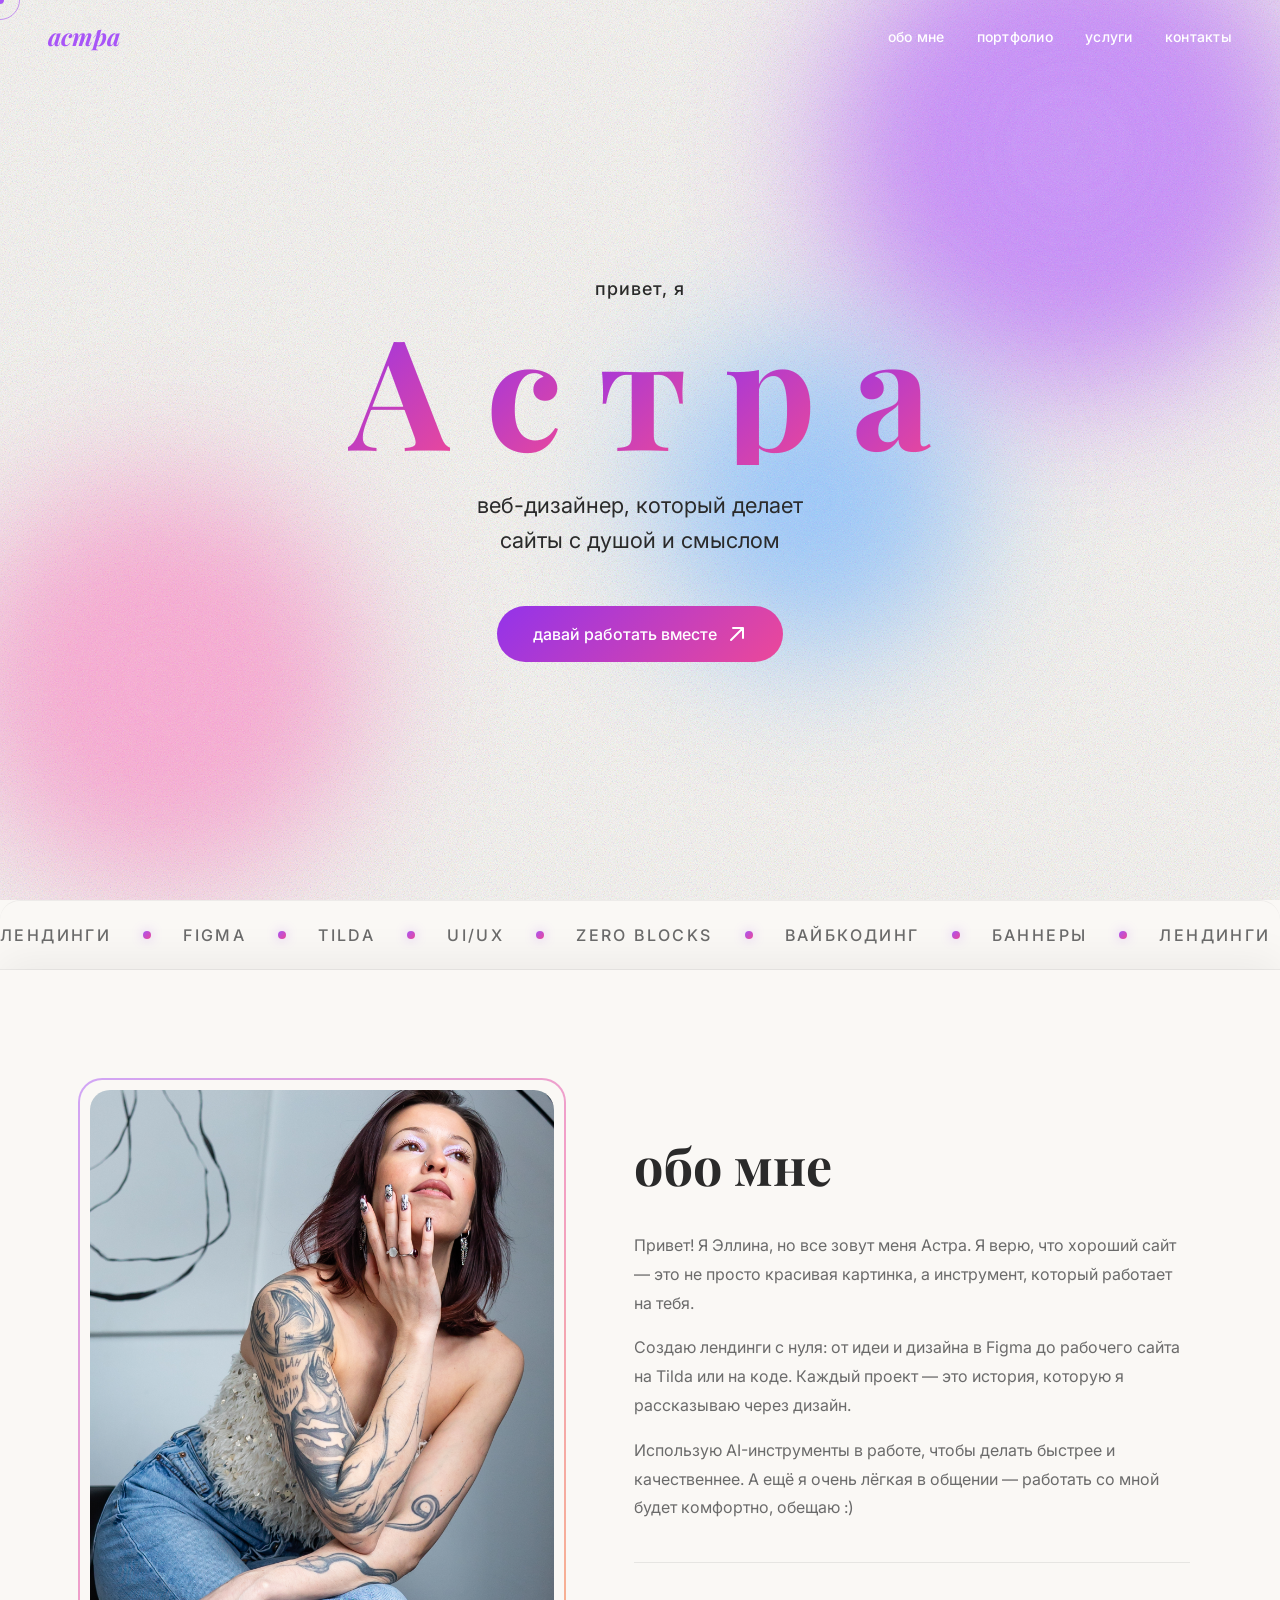
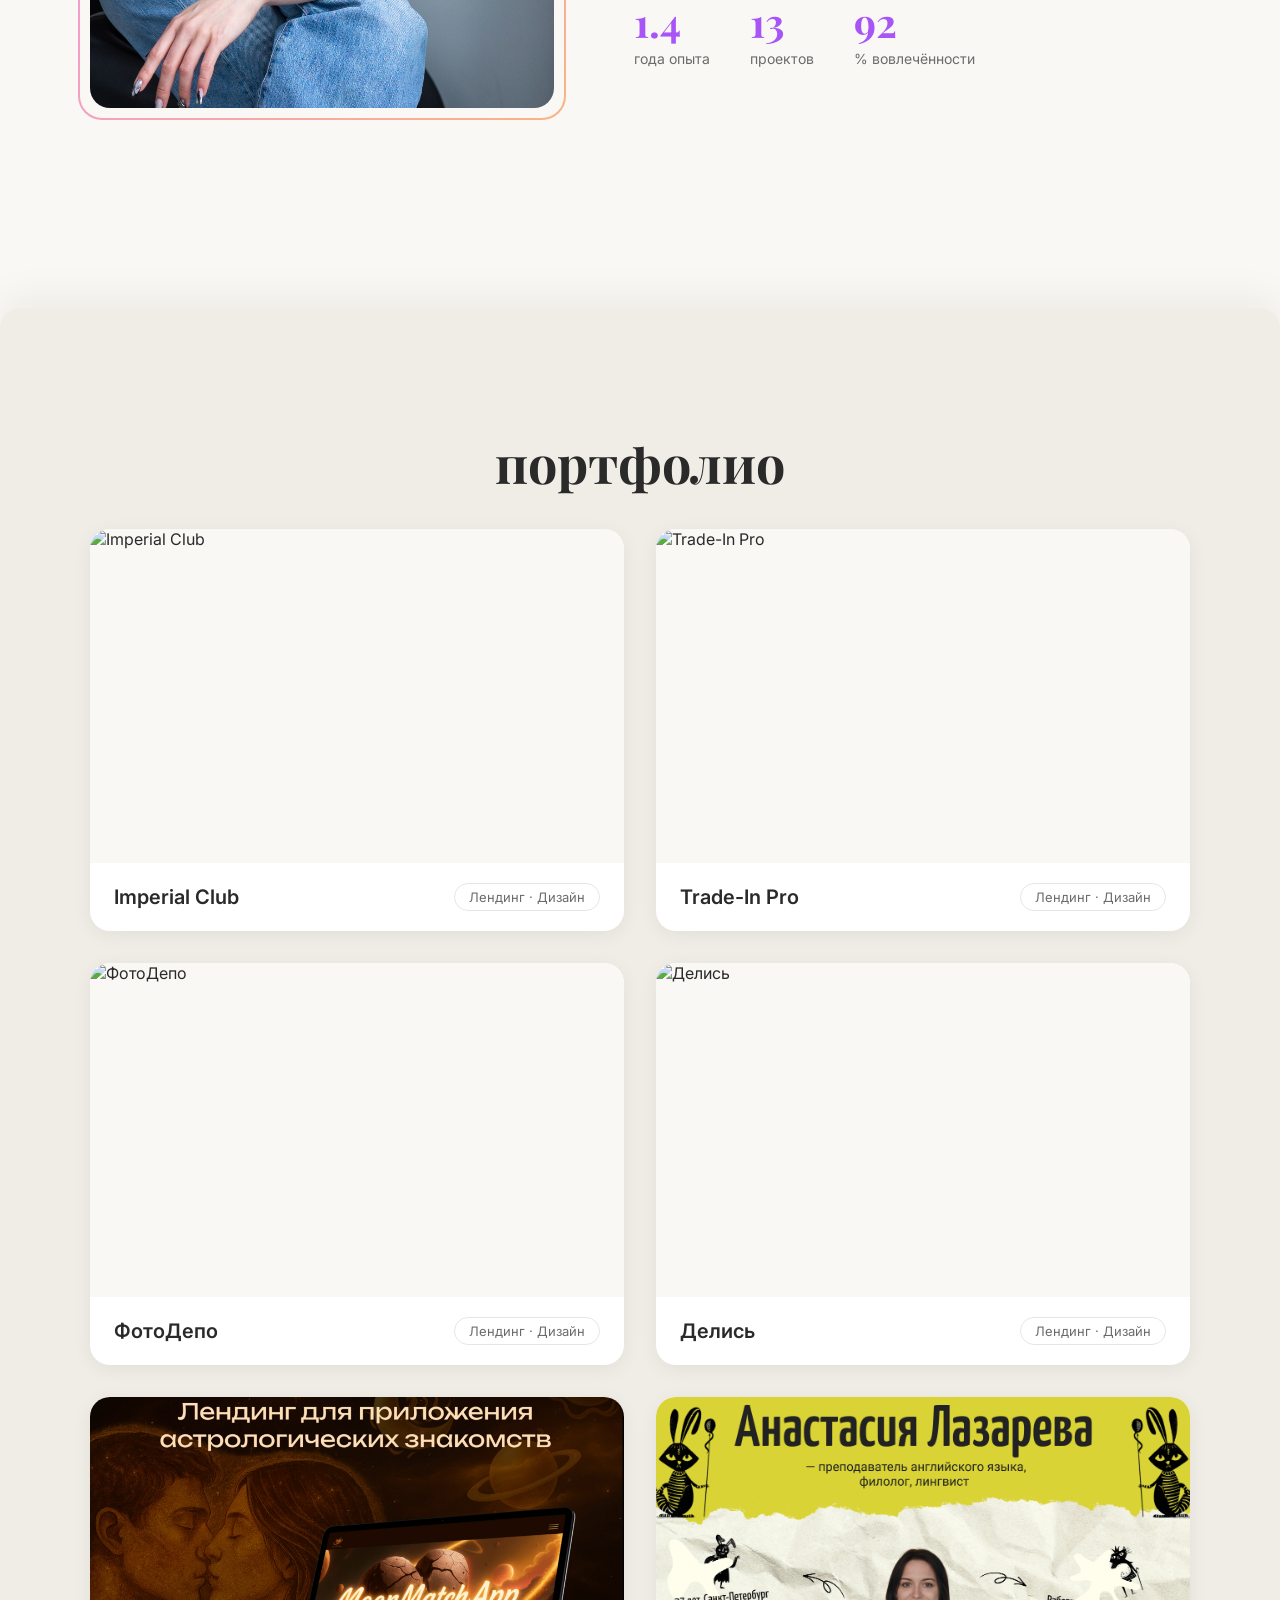
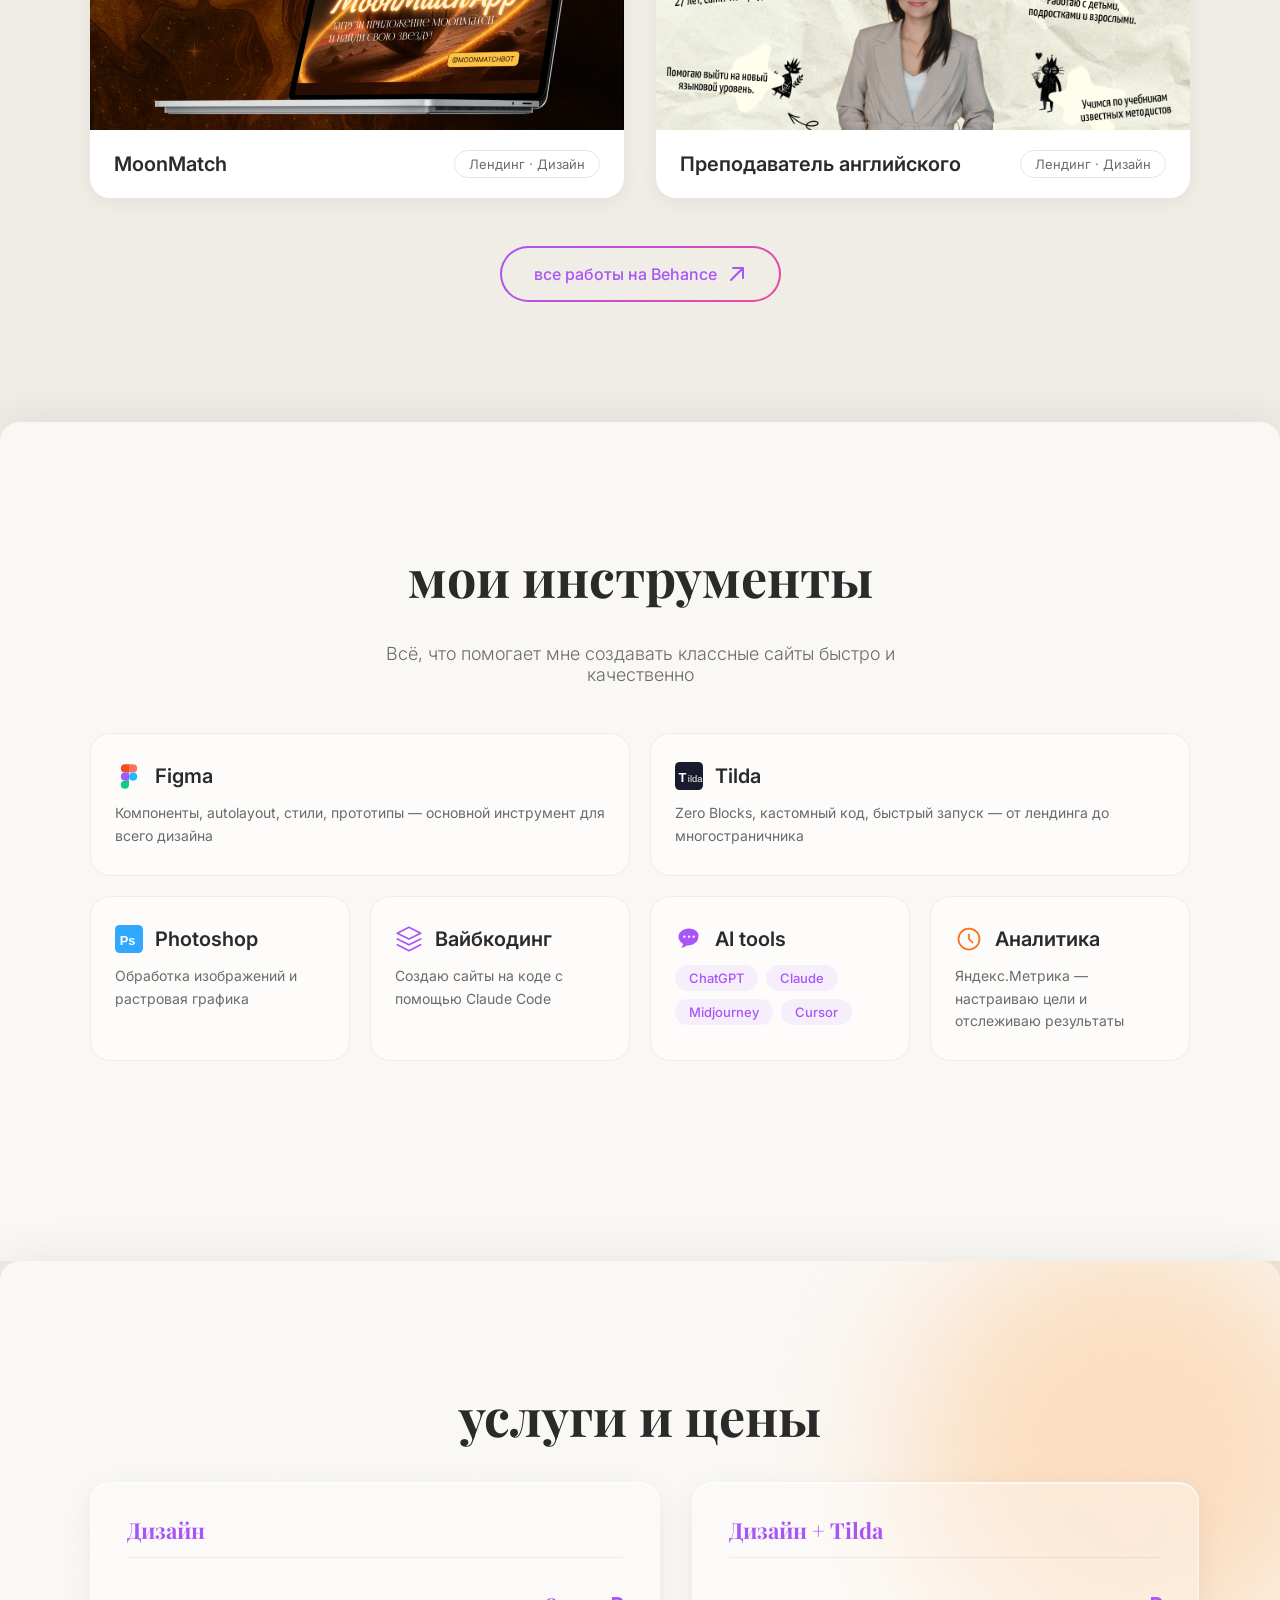
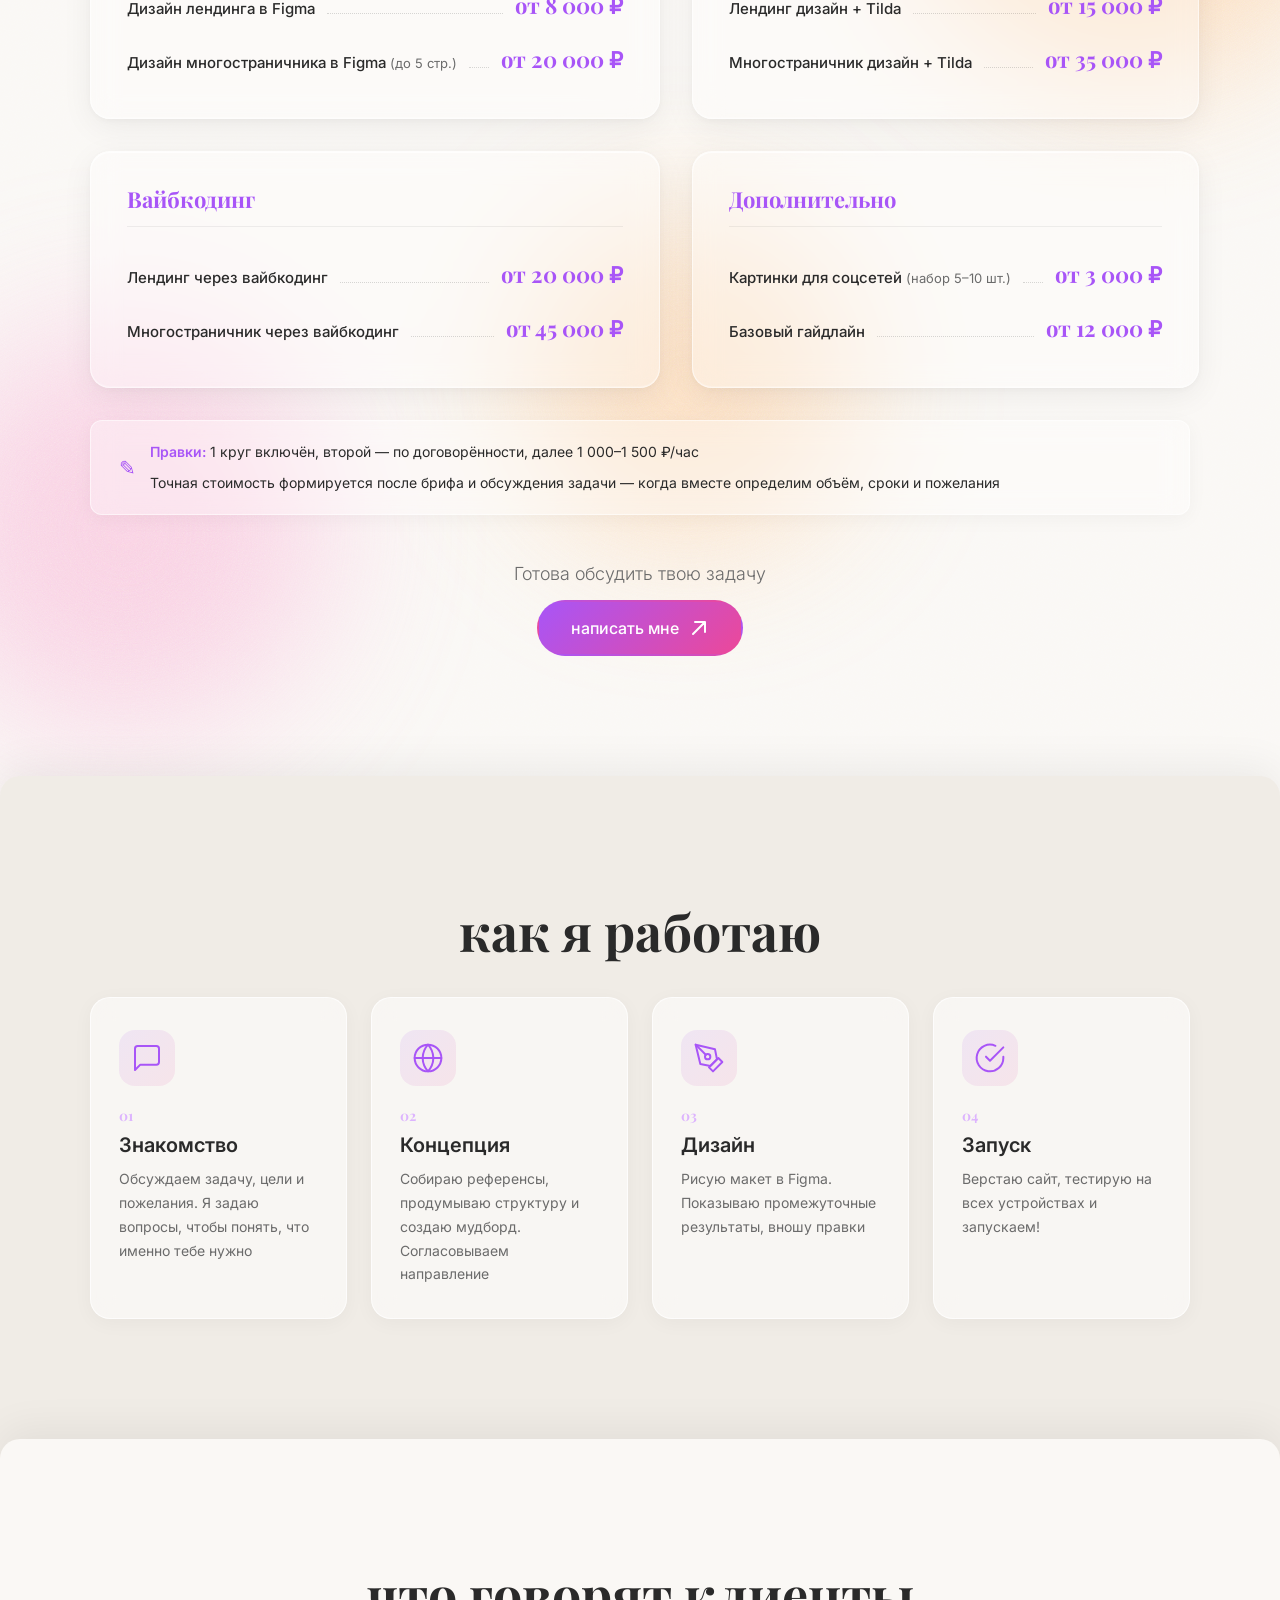
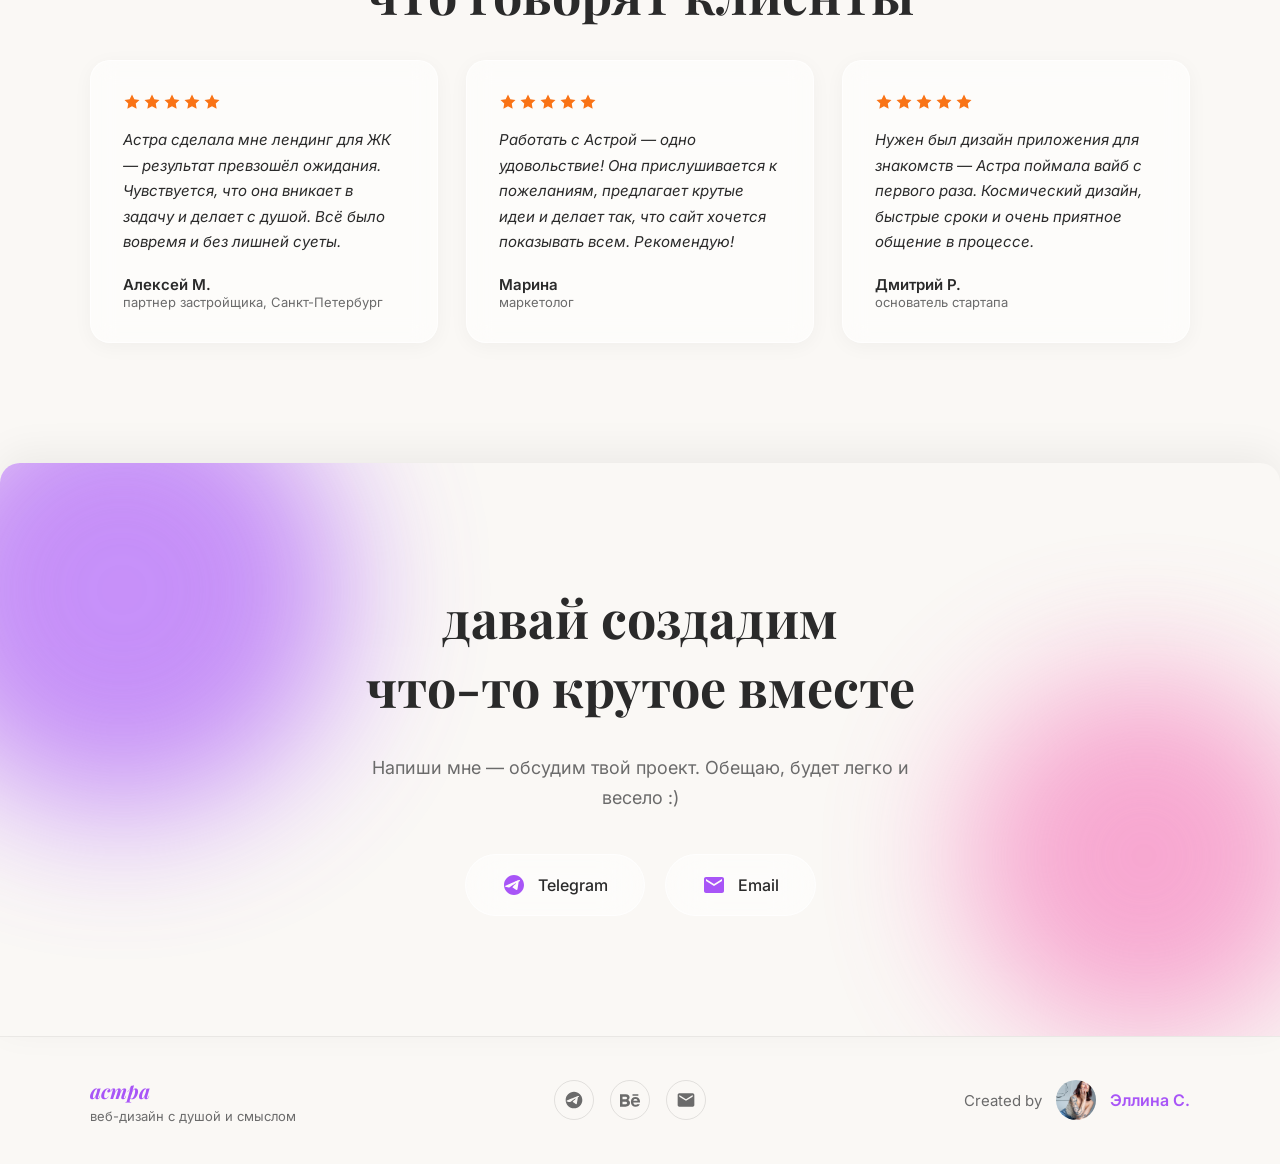
==== index.html @ e3b143c2 "Add close button (X) to mobile menu overlay Co-Authored-By: Claude Opus 4.6 (1M context) <noreply@an" ====
<!DOCTYPE html>
<html lang="ru">
<head>
  <meta charset="UTF-8">
  <meta name="viewport" content="width=device-width, initial-scale=1.0">
  <title>Астра — веб-дизайнер</title>
  <meta name="description" content="Привет! Я Астра — веб-дизайнер. Создаю лендинги и сайты с душой: дизайн в Figma, вёрстка на Tilda и на коде. Давай сделаем что-то крутое вместе!">
  <meta property="og:title" content="Астра — веб-дизайнер">
  <meta property="og:description" content="Создаю лендинги и сайты с душой: дизайн в Figma, вёрстка на Tilda и на коде.">
  <meta property="og:type" content="website">
  <meta property="og:image" content="img/photo.jpg">
  <link rel="icon" type="image/svg+xml" href="data:image/svg+xml,<svg xmlns='http://www.w3.org/2000/svg' viewBox='0 0 100 100'><text y='.9em' font-size='90'>&#9734;</text></svg>">
  <link rel="stylesheet" href="style.css">
  <link rel="preconnect" href="https://fonts.googleapis.com">
  <link rel="preconnect" href="https://fonts.gstatic.com" crossorigin>
  <link href="https://fonts.googleapis.com/css2?family=Inter:wght@300;400;500;600;700&family=Playfair+Display:ital,wght@0,400;0,700;1,400&display=swap" rel="stylesheet">
</head>
<body>
  <!-- Preloader -->
  <div class="preloader" id="preloader">
    <div class="preloader__inner">
      <div class="preloader__name">
        <span class="preloader__char">а</span>
        <span class="preloader__char">с</span>
        <span class="preloader__char">т</span>
        <span class="preloader__char">р</span>
        <span class="preloader__char">а</span>
      </div>
      <div class="preloader__line"></div>
    </div>
  </div>

  <!-- Custom Cursor -->
  <div class="cursor" id="cursor"></div>
  <div class="cursor-follower" id="cursorFollower"></div>

  <!-- Navigation -->
  <nav class="nav" id="nav">
    <a href="#hero" class="nav__logo magnetic" data-strength="20">астра</a>
    <div class="nav__links nav__links--desktop">
      <a href="#about" class="nav__link magnetic" data-strength="15">обо мне</a>
      <a href="#portfolio" class="nav__link magnetic" data-strength="15">портфолио</a>
      <a href="#services" class="nav__link magnetic" data-strength="15">услуги</a>
      <a href="#contact" class="nav__link magnetic" data-strength="15">контакты</a>
    </div>
    <button class="nav__burger" id="navBurger" aria-label="Меню">
      <span></span>
      <span></span>
      <span></span>
    </button>
  </nav>

  <!-- Mobile Menu Overlay (outside nav to avoid transform containment) -->
  <div class="nav__mobile-overlay" id="navLinks">
    <button class="nav__mobile-close" id="navClose" aria-label="Закрыть меню">
      <svg width="28" height="28" viewBox="0 0 24 24" fill="none" stroke="currentColor" stroke-width="2" stroke-linecap="round" stroke-linejoin="round">
        <line x1="18" y1="6" x2="6" y2="18"></line>
        <line x1="6" y1="6" x2="18" y2="18"></line>
      </svg>
    </button>
    <a href="#about" class="nav__link">обо мне</a>
    <a href="#portfolio" class="nav__link">портфолио</a>
    <a href="#services" class="nav__link">услуги</a>
    <a href="#contact" class="nav__link">контакты</a>
  </div>

  <!-- Hero Section -->
  <section class="hero" id="hero">
    <div class="hero__blobs">
      <div class="blob blob--1"></div>
      <div class="blob blob--2"></div>
      <div class="blob blob--3"></div>
    </div>
    <div class="hero__content">
      <p class="hero__greeting reveal-hero">привет, я</p>
      <h1 class="hero__name" id="heroName">
        <span class="hero__char">А</span>
        <span class="hero__char">с</span>
        <span class="hero__char">т</span>
        <span class="hero__char">р</span>
        <span class="hero__char">а</span>
      </h1>
      <p class="hero__title reveal-hero">веб-дизайнер, который делает<br>сайты с душой и смыслом</p>
      <a href="#contact" class="hero__cta magnetic reveal-hero" data-strength="25">
        <span>давай работать вместе</span>
        <svg width="20" height="20" viewBox="0 0 20 20" fill="none">
          <path d="M4 16L16 4M16 4H6M16 4V14" stroke="currentColor" stroke-width="2" stroke-linecap="round" stroke-linejoin="round"/>
        </svg>
      </a>
    </div>
    <div class="hero__scroll reveal-hero">
      <div class="hero__scroll-line"></div>
      <span>скролль</span>
    </div>
  </section>

  <!-- Marquee -->
  <div class="marquee">
    <div class="marquee__track">
      <span>лендинги</span><span class="marquee__dot"></span>
      <span>figma</span><span class="marquee__dot"></span>
      <span>tilda</span><span class="marquee__dot"></span>
      <span>ui/ux</span><span class="marquee__dot"></span>
      <span>zero blocks</span><span class="marquee__dot"></span>
      <span>вайбкодинг</span><span class="marquee__dot"></span>
      <span>баннеры</span><span class="marquee__dot"></span>
    </div>
    <div class="marquee__track" aria-hidden="true">
      <span>лендинги</span><span class="marquee__dot"></span>
      <span>figma</span><span class="marquee__dot"></span>
      <span>tilda</span><span class="marquee__dot"></span>
      <span>ui/ux</span><span class="marquee__dot"></span>
      <span>zero blocks</span><span class="marquee__dot"></span>
      <span>вайбкодинг</span><span class="marquee__dot"></span>
      <span>баннеры</span><span class="marquee__dot"></span>
    </div>
  </div>

  <!-- About Section -->
  <section class="about" id="about">
    <div class="about__container">
      <div class="about__left reveal-slide">
        <div class="about__photo-wrapper">
          <div class="about__photo">
            <img src="img/photo.jpg" alt="Астра — веб-дизайнер">
          </div>
          <div class="about__photo-decoration"></div>
        </div>
      </div>
      <div class="about__right">
        <h2 class="section-title reveal">обо мне</h2>
        <p class="about__text reveal">
          Привет! Я Эллина, но все зовут меня Астра. Я верю, что хороший сайт — это не просто красивая картинка, а инструмент, который работает на тебя.
        </p>
        <p class="about__text reveal">
          Создаю лендинги с нуля: от идеи и дизайна в Figma до рабочего сайта на Tilda или на коде. Каждый проект — это история, которую я рассказываю через дизайн.
        </p>
        <p class="about__text reveal">
          Использую AI-инструменты в работе, чтобы делать быстрее и качественнее. А ещё я очень лёгкая в общении — работать со мной будет комфортно, обещаю :)
        </p>
        <div class="about__stats reveal">
          <div class="stat">
            <span class="stat__number" data-count="1.5">0</span>
            <span class="stat__label">года опыта</span>
          </div>
          <div class="stat">
            <span class="stat__number" data-count="15">0</span>
            <span class="stat__label">проектов</span>
          </div>
          <div class="stat">
            <span class="stat__number" data-count="100">0</span>
            <span class="stat__label">% вовлечённости</span>
          </div>
        </div>
      </div>
    </div>
  </section>

  <!-- Portfolio Section -->
  <section class="portfolio" id="portfolio">
    <h2 class="section-title section-title--center reveal">портфолио</h2>
    <div class="portfolio__grid">
      <a href="https://www.behance.net/gallery/244865215/odnostranichnyj-sajt-dlja-elitnogo-zhk-v-sankt-peterburge" target="_blank" class="portfolio__card reveal-up">
        <div class="portfolio__card-img">
          <img src="img/project-1.png" alt="Imperial Club" loading="lazy">
        </div>
        <div class="portfolio__card-info">
          <span class="portfolio__card-name">Imperial Club</span>
          <span class="portfolio__card-tag">Лендинг &middot; Дизайн</span>
        </div>
      </a>
      <a href="https://www.behance.net/gallery/244737943/lending-dlja-agentstva-nedvizhimosti" target="_blank" class="portfolio__card reveal-up">
        <div class="portfolio__card-img">
          <img src="img/project-2.png" alt="Trade-In Pro" loading="lazy">
        </div>
        <div class="portfolio__card-info">
          <span class="portfolio__card-name">Trade-In Pro</span>
          <span class="portfolio__card-tag">Лендинг &middot; Дизайн</span>
        </div>
      </a>
      <a href="https://www.behance.net/gallery/247163951/fotodepo-Landing-Page-dlja-fotostudii-nedvizhimosti" target="_blank" class="portfolio__card reveal-up">
        <div class="portfolio__card-img">
          <img src="img/project-5.png" alt="ФотоДепо" loading="lazy">
        </div>
        <div class="portfolio__card-info">
          <span class="portfolio__card-name">ФотоДепо</span>
          <span class="portfolio__card-tag">Лендинг &middot; Дизайн</span>
        </div>
      </a>
      <a href="https://www.behance.net/gallery/247176645/sajt-dlja-podkastnoj-studii" target="_blank" class="portfolio__card reveal-up">
        <div class="portfolio__card-img">
          <img src="img/project-6.png" alt="Делись" loading="lazy">
        </div>
        <div class="portfolio__card-info">
          <span class="portfolio__card-name">Делись</span>
          <span class="portfolio__card-tag">Лендинг &middot; Дизайн</span>
        </div>
      </a>
      <a href="https://www.behance.net/gallery/230117717/lending-dlja-prilozhenija-astrologicheskih-znakomstv" target="_blank" class="portfolio__card reveal-up">
        <div class="portfolio__card-img">
          <img src="img/project-3.png" alt="MoonMatch" loading="lazy">
        </div>
        <div class="portfolio__card-info">
          <span class="portfolio__card-name">MoonMatch</span>
          <span class="portfolio__card-tag">Лендинг &middot; Дизайн</span>
        </div>
      </a>
      <a href="https://www.behance.net/gallery/240068681/lending-dlja-prepodavatelja-anglijskogo-jazyka" target="_blank" class="portfolio__card reveal-up">
        <div class="portfolio__card-img">
          <img src="img/project-4.png" alt="Преподаватель английского" loading="lazy">
        </div>
        <div class="portfolio__card-info">
          <span class="portfolio__card-name">Преподаватель английского</span>
          <span class="portfolio__card-tag">Лендинг &middot; Дизайн</span>
        </div>
      </a>
    </div>

    <div class="portfolio__more reveal">
      <a href="https://www.behance.net/9e87a0b6" target="_blank" class="portfolio__more-link magnetic" data-strength="20">
        <span>все работы на Behance</span>
        <svg width="20" height="20" viewBox="0 0 20 20" fill="none">
          <path d="M4 16L16 4M16 4H6M16 4V14" stroke="currentColor" stroke-width="2" stroke-linecap="round" stroke-linejoin="round"/>
        </svg>
      </a>
    </div>

  </section>

  <!-- Tools Section -->
  <section class="tools">
    <h2 class="section-title section-title--center reveal">мои инструменты</h2>
    <p class="tools__subtitle reveal">Всё, что помогает мне создавать классные сайты быстро и качественно</p>
    <div class="tools__grid">

      <div class="tools__card tools__card--wide reveal-up">
        <div class="tools__card-header">
          <span class="tools__card-icon">
            <svg width="28" height="28" viewBox="0 0 24 24" fill="none"><path d="M5 5.5A3.5 3.5 0 0 1 8.5 2H12v7H8.5A3.5 3.5 0 0 1 5 5.5z" fill="#F24E1E"/><path d="M12 2h3.5a3.5 3.5 0 1 1 0 7H12V2z" fill="#FF7262"/><path d="M12 12.5a3.5 3.5 0 1 1 7 0 3.5 3.5 0 1 1-7 0z" fill="#1ABCFE"/><path d="M5 19.5A3.5 3.5 0 0 1 8.5 16H12v3.5a3.5 3.5 0 1 1-7 0z" fill="#0ACF83"/><path d="M5 12.5A3.5 3.5 0 0 1 8.5 9H12v7H8.5A3.5 3.5 0 0 1 5 12.5z" fill="#A259FF"/></svg>
          </span>
          <span class="tools__card-title">Figma</span>
        </div>
        <p class="tools__card-desc">Компоненты, autolayout, стили, прототипы — основной инструмент для всего дизайна</p>
      </div>

      <div class="tools__card tools__card--wide reveal-up">
        <div class="tools__card-header">
          <span class="tools__card-icon">
            <svg width="28" height="28" viewBox="0 0 24 24" fill="none"><rect width="24" height="24" rx="4" fill="#1a1a2e"/><text x="3" y="17" font-size="11" font-weight="700" fill="#fff" font-family="sans-serif">T</text><text x="11" y="17" font-size="8" font-weight="400" fill="#fff" font-family="sans-serif">ilda</text></svg>
          </span>
          <span class="tools__card-title">Tilda</span>
        </div>
        <p class="tools__card-desc">Zero Blocks, кастомный код, быстрый запуск — от лендинга до многостраничника</p>
      </div>

      <div class="tools__card reveal-up">
        <div class="tools__card-header">
          <span class="tools__card-icon">
            <svg width="28" height="28" viewBox="0 0 24 24" fill="none"><rect width="24" height="24" rx="4" fill="#31A8FF"/><text x="4" y="17" font-size="11" font-weight="700" fill="#fff" font-family="sans-serif">Ps</text></svg>
          </span>
          <span class="tools__card-title">Photoshop</span>
        </div>
        <p class="tools__card-desc">Обработка изображений и растровая графика</p>
      </div>

      <div class="tools__card reveal-up">
        <div class="tools__card-header">
          <span class="tools__card-icon">
            <svg width="28" height="28" viewBox="0 0 24 24" fill="none"><path d="M12 2L2 7l10 5 10-5-10-5zM2 17l10 5 10-5M2 12l10 5 10-5" stroke="#a855f7" stroke-width="1.5" stroke-linecap="round" stroke-linejoin="round"/></svg>
          </span>
          <span class="tools__card-title">Вайбкодинг</span>
        </div>
        <p class="tools__card-desc">Создаю сайты на коде с помощью Claude Code</p>
      </div>

      <div class="tools__card reveal-up">
        <div class="tools__card-header">
          <span class="tools__card-icon">
            <svg width="28" height="28" viewBox="0 0 24 24" fill="none"><path d="M12 3c-4.97 0-9 3.185-9 7.115 0 2.557 1.522 4.814 3.889 6.167-.163.98-.592 2.318-1.889 3.218 2.1-.3 3.944-1.188 5.084-2.025.29.017.603.025.916.025 4.97 0 9-3.186 9-7.115C21 6.185 16.97 3 12 3z" fill="#a855f7"/><circle cx="8" cy="10" r="1" fill="white"/><circle cx="12" cy="10" r="1" fill="white"/><circle cx="16" cy="10" r="1" fill="white"/></svg>
          </span>
          <span class="tools__card-title">AI tools</span>
        </div>
        <div class="tools__card-list">
          <span>ChatGPT</span>
          <span>Claude</span>
          <span>Midjourney</span>
          <span>Cursor</span>
        </div>
      </div>

      <div class="tools__card reveal-up">
        <div class="tools__card-header">
          <span class="tools__card-icon">
            <svg width="28" height="28" viewBox="0 0 24 24" fill="none"><path d="M21 12a9 9 0 1 1-18 0 9 9 0 0 1 18 0z" stroke="#f97316" stroke-width="1.5"/><path d="M12 8v4l3 3" stroke="#f97316" stroke-width="1.5" stroke-linecap="round"/></svg>
          </span>
          <span class="tools__card-title">Аналитика</span>
        </div>
        <p class="tools__card-desc">Яндекс.Метрика — настраиваю цели и отслеживаю результаты</p>
      </div>

    </div>
  </section>

  <!-- Services Section -->
  <section class="services" id="services">
    <div class="services__blobs">
      <div class="services__blob services__blob--1"></div>
      <div class="services__blob services__blob--2"></div>
      <div class="services__blob services__blob--3"></div>
    </div>
    <h2 class="section-title section-title--center reveal">услуги и цены</h2>
    <div class="services__categories">

      <!-- Дизайн -->
      <div class="services__category reveal-up">
        <h3 class="services__category-title">Дизайн</h3>
        <div class="services__row">
          <span class="services__row-name">Дизайн лендинга в Figma</span>
          <span class="services__row-line"></span>
          <span class="services__row-price">от 8 000 &#8381;</span>
        </div>
        <div class="services__row">
          <span class="services__row-name">Дизайн многостраничника в Figma <span class="services__row-note">(до 5 стр.)</span></span>
          <span class="services__row-line"></span>
          <span class="services__row-price">от 20 000 &#8381;</span>
        </div>
      </div>

      <!-- Дизайн + Tilda -->
      <div class="services__category reveal-up">
        <h3 class="services__category-title">Дизайн + Tilda</h3>
        <div class="services__row">
          <span class="services__row-name">Лендинг дизайн + Tilda</span>
          <span class="services__row-line"></span>
          <span class="services__row-price">от 15 000 &#8381;</span>
        </div>
        <div class="services__row">
          <span class="services__row-name">Многостраничник дизайн + Tilda</span>
          <span class="services__row-line"></span>
          <span class="services__row-price">от 35 000 &#8381;</span>
        </div>
      </div>

      <!-- Вайбкодинг -->
      <div class="services__category reveal-up">
        <h3 class="services__category-title">Вайбкодинг</h3>
        <div class="services__row">
          <span class="services__row-name">Лендинг через вайбкодинг</span>
          <span class="services__row-line"></span>
          <span class="services__row-price">от 20 000 &#8381;</span>
        </div>
        <div class="services__row">
          <span class="services__row-name">Многостраничник через вайбкодинг</span>
          <span class="services__row-line"></span>
          <span class="services__row-price">от 45 000 &#8381;</span>
        </div>
      </div>

      <!-- Доп. услуги -->
      <div class="services__category reveal-up">
        <h3 class="services__category-title">Дополнительно</h3>
        <div class="services__row">
          <span class="services__row-name">Картинки для соцсетей <span class="services__row-note">(набор 5–10 шт.)</span></span>
          <span class="services__row-line"></span>
          <span class="services__row-price">от 3 000 &#8381;</span>
        </div>
        <div class="services__row">
          <span class="services__row-name">Базовый гайдлайн</span>
          <span class="services__row-line"></span>
          <span class="services__row-price">от 12 000 &#8381;</span>
        </div>
      </div>

    </div>

    <!-- Правки -->
    <div class="services__note reveal">
      <div class="services__note-icon">&#9998;</div>
      <div>
        <p><strong>Правки:</strong> 1 круг включён, второй — по договорённости, далее 1 000–1 500 &#8381;/час</p>
        <p style="margin-top: 8px;">Точная стоимость формируется после брифа и обсуждения задачи — когда вместе определим объём, сроки и пожелания</p>
      </div>
    </div>

    <!-- CTA after services -->
    <div class="section-cta reveal">
      <p class="section-cta__text">Готова обсудить твою задачу</p>
      <a href="#contact" class="section-cta__btn magnetic" data-strength="20">
        <span>написать мне</span>
        <svg width="20" height="20" viewBox="0 0 20 20" fill="none">
          <path d="M4 16L16 4M16 4H6M16 4V14" stroke="currentColor" stroke-width="2" stroke-linecap="round" stroke-linejoin="round"/>
        </svg>
      </a>
    </div>
  </section>

  <!-- Process Section -->
  <section class="process">
    <h2 class="section-title section-title--center reveal">как я работаю</h2>
    <div class="process__cards">
      <div class="process__card reveal-up">
        <div class="process__card-icon">
          <svg width="32" height="32" viewBox="0 0 24 24" fill="none" stroke="currentColor" stroke-width="1.5" stroke-linecap="round" stroke-linejoin="round"><path d="M21 15a2 2 0 0 1-2 2H7l-4 4V5a2 2 0 0 1 2-2h14a2 2 0 0 1 2 2z"/></svg>
        </div>
        <div class="process__card-num">01</div>
        <h3 class="process__card-title">Знакомство</h3>
        <p class="process__card-text">Обсуждаем задачу, цели и пожелания. Я задаю вопросы, чтобы понять, что именно тебе нужно</p>
      </div>
      <div class="process__card reveal-up">
        <div class="process__card-icon">
          <svg width="32" height="32" viewBox="0 0 24 24" fill="none" stroke="currentColor" stroke-width="1.5" stroke-linecap="round" stroke-linejoin="round"><circle cx="12" cy="12" r="10"/><path d="M2 12h20"/><path d="M12 2a15.3 15.3 0 0 1 4 10 15.3 15.3 0 0 1-4 10 15.3 15.3 0 0 1-4-10 15.3 15.3 0 0 1 4-10z"/></svg>
        </div>
        <div class="process__card-num">02</div>
        <h3 class="process__card-title">Концепция</h3>
        <p class="process__card-text">Собираю референсы, продумываю структуру и создаю мудборд. Согласовываем направление</p>
      </div>
      <div class="process__card reveal-up">
        <div class="process__card-icon">
          <svg width="32" height="32" viewBox="0 0 24 24" fill="none" stroke="currentColor" stroke-width="1.5" stroke-linecap="round" stroke-linejoin="round"><path d="M12 19l7-7 3 3-7 7-3-3z"/><path d="M18 13l-1.5-7.5L2 2l3.5 14.5L13 18l5-5z"/><path d="M2 2l7.586 7.586"/><circle cx="11" cy="11" r="2"/></svg>
        </div>
        <div class="process__card-num">03</div>
        <h3 class="process__card-title">Дизайн</h3>
        <p class="process__card-text">Рисую макет в Figma. Показываю промежуточные результаты, вношу правки</p>
      </div>
      <div class="process__card reveal-up">
        <div class="process__card-icon">
          <svg width="32" height="32" viewBox="0 0 24 24" fill="none" stroke="currentColor" stroke-width="1.5" stroke-linecap="round" stroke-linejoin="round"><path d="M22 11.08V12a10 10 0 1 1-5.93-9.14"/><polyline points="22 4 12 14.01 9 11.01"/></svg>
        </div>
        <div class="process__card-num">04</div>
        <h3 class="process__card-title">Запуск</h3>
        <p class="process__card-text">Верстаю сайт, тестирую на всех устройствах и запускаем!</p>
      </div>
    </div>
  </section>

  <!-- Reviews Section -->
  <section class="reviews">
    <h2 class="section-title section-title--center reveal">что говорят клиенты</h2>
    <div class="reviews__grid">
      <div class="reviews__card reveal-up">
        <div class="reviews__stars">
          <svg width="18" height="18" viewBox="0 0 24 24" fill="#f97316"><path d="M12 2l3.09 6.26L22 9.27l-5 4.87 1.18 6.88L12 17.77l-6.18 3.25L7 14.14 2 9.27l6.91-1.01L12 2z"/></svg>
          <svg width="18" height="18" viewBox="0 0 24 24" fill="#f97316"><path d="M12 2l3.09 6.26L22 9.27l-5 4.87 1.18 6.88L12 17.77l-6.18 3.25L7 14.14 2 9.27l6.91-1.01L12 2z"/></svg>
          <svg width="18" height="18" viewBox="0 0 24 24" fill="#f97316"><path d="M12 2l3.09 6.26L22 9.27l-5 4.87 1.18 6.88L12 17.77l-6.18 3.25L7 14.14 2 9.27l6.91-1.01L12 2z"/></svg>
          <svg width="18" height="18" viewBox="0 0 24 24" fill="#f97316"><path d="M12 2l3.09 6.26L22 9.27l-5 4.87 1.18 6.88L12 17.77l-6.18 3.25L7 14.14 2 9.27l6.91-1.01L12 2z"/></svg>
          <svg width="18" height="18" viewBox="0 0 24 24" fill="#f97316"><path d="M12 2l3.09 6.26L22 9.27l-5 4.87 1.18 6.88L12 17.77l-6.18 3.25L7 14.14 2 9.27l6.91-1.01L12 2z"/></svg>
        </div>
        <p class="reviews__text">Астра сделала мне лендинг для ЖК — результат превзошёл ожидания. Чувствуется, что она вникает в задачу и делает с душой. Всё было вовремя и без лишней суеты.</p>
        <div class="reviews__author">
          <div class="reviews__author-info">
            <span class="reviews__author-name">Алексей М.</span>
            <span class="reviews__author-role">партнер застройщика, Санкт-Петербург</span>
          </div>
        </div>
      </div>
      <div class="reviews__card reveal-up">
        <div class="reviews__stars">
          <svg width="18" height="18" viewBox="0 0 24 24" fill="#f97316"><path d="M12 2l3.09 6.26L22 9.27l-5 4.87 1.18 6.88L12 17.77l-6.18 3.25L7 14.14 2 9.27l6.91-1.01L12 2z"/></svg>
          <svg width="18" height="18" viewBox="0 0 24 24" fill="#f97316"><path d="M12 2l3.09 6.26L22 9.27l-5 4.87 1.18 6.88L12 17.77l-6.18 3.25L7 14.14 2 9.27l6.91-1.01L12 2z"/></svg>
          <svg width="18" height="18" viewBox="0 0 24 24" fill="#f97316"><path d="M12 2l3.09 6.26L22 9.27l-5 4.87 1.18 6.88L12 17.77l-6.18 3.25L7 14.14 2 9.27l6.91-1.01L12 2z"/></svg>
          <svg width="18" height="18" viewBox="0 0 24 24" fill="#f97316"><path d="M12 2l3.09 6.26L22 9.27l-5 4.87 1.18 6.88L12 17.77l-6.18 3.25L7 14.14 2 9.27l6.91-1.01L12 2z"/></svg>
          <svg width="18" height="18" viewBox="0 0 24 24" fill="#f97316"><path d="M12 2l3.09 6.26L22 9.27l-5 4.87 1.18 6.88L12 17.77l-6.18 3.25L7 14.14 2 9.27l6.91-1.01L12 2z"/></svg>
        </div>
        <p class="reviews__text">Работать с Астрой — одно удовольствие! Она прислушивается к пожеланиям, предлагает крутые идеи и делает так, что сайт хочется показывать всем. Рекомендую!</p>
        <div class="reviews__author">
          <div class="reviews__author-info">
            <span class="reviews__author-name">Марина</span>
            <span class="reviews__author-role">маркетолог</span>
          </div>
        </div>
      </div>
      <div class="reviews__card reveal-up">
        <div class="reviews__stars">
          <svg width="18" height="18" viewBox="0 0 24 24" fill="#f97316"><path d="M12 2l3.09 6.26L22 9.27l-5 4.87 1.18 6.88L12 17.77l-6.18 3.25L7 14.14 2 9.27l6.91-1.01L12 2z"/></svg>
          <svg width="18" height="18" viewBox="0 0 24 24" fill="#f97316"><path d="M12 2l3.09 6.26L22 9.27l-5 4.87 1.18 6.88L12 17.77l-6.18 3.25L7 14.14 2 9.27l6.91-1.01L12 2z"/></svg>
          <svg width="18" height="18" viewBox="0 0 24 24" fill="#f97316"><path d="M12 2l3.09 6.26L22 9.27l-5 4.87 1.18 6.88L12 17.77l-6.18 3.25L7 14.14 2 9.27l6.91-1.01L12 2z"/></svg>
          <svg width="18" height="18" viewBox="0 0 24 24" fill="#f97316"><path d="M12 2l3.09 6.26L22 9.27l-5 4.87 1.18 6.88L12 17.77l-6.18 3.25L7 14.14 2 9.27l6.91-1.01L12 2z"/></svg>
          <svg width="18" height="18" viewBox="0 0 24 24" fill="#f97316"><path d="M12 2l3.09 6.26L22 9.27l-5 4.87 1.18 6.88L12 17.77l-6.18 3.25L7 14.14 2 9.27l6.91-1.01L12 2z"/></svg>
        </div>
        <p class="reviews__text">Нужен был дизайн приложения для знакомств — Астра поймала вайб с первого раза. Космический дизайн, быстрые сроки и очень приятное общение в процессе.</p>
        <div class="reviews__author">
          <div class="reviews__author-info">
            <span class="reviews__author-name">Дмитрий Р.</span>
            <span class="reviews__author-role">основатель стартапа</span>
          </div>
        </div>
      </div>
    </div>
  </section>

  <!-- Contact Section -->
  <section class="contact" id="contact">
    <div class="contact__blobs">
      <div class="blob blob--4"></div>
      <div class="blob blob--5"></div>
    </div>
    <div class="contact__content">
      <h2 class="section-title section-title--center reveal">давай создадим<br>что-то крутое вместе</h2>
      <p class="contact__text reveal">Напиши мне — обсудим твой проект. Обещаю, будет легко и весело :)</p>
      <div class="contact__links reveal">
        <a href="https://t.me/astrapsc" target="_blank" class="contact__link magnetic glass" data-strength="20">
          <span class="contact__link-icon">
            <svg width="24" height="24" viewBox="0 0 24 24" fill="currentColor"><path d="M12 2C6.48 2 2 6.48 2 12s4.48 10 10 10 10-4.48 10-10S17.52 2 12 2zm4.64 6.8c-.15 1.58-.8 5.42-1.13 7.19-.14.75-.42 1-.68 1.03-.58.05-1.02-.38-1.58-.75-.88-.58-1.38-.94-2.23-1.5-.99-.65-.35-1.01.22-1.59.15-.15 2.71-2.48 2.76-2.69.01-.03.01-.14-.07-.2-.08-.06-.19-.04-.27-.02-.12.03-1.99 1.27-5.62 3.72-.53.36-1.01.54-1.44.53-.47-.01-1.38-.27-2.06-.49-.83-.27-1.49-.42-1.43-.88.03-.24.37-.49 1.02-.74 3.99-1.74 6.65-2.89 7.99-3.44 3.81-1.58 4.6-1.86 5.12-1.87.11 0 .37.03.54.17.14.12.18.28.2.45-.01.06.01.24 0 .38z"/></svg>
          </span>
          <span>Telegram</span>
        </a>
        <a href="mailto:ellinastetsova@gmail.com" class="contact__link magnetic glass" data-strength="20">
          <span class="contact__link-icon">
            <svg width="24" height="24" viewBox="0 0 24 24" fill="currentColor"><path d="M20 4H4c-1.1 0-1.99.9-1.99 2L2 18c0 1.1.9 2 2 2h16c1.1 0 2-.9 2-2V6c0-1.1-.9-2-2-2zm0 4l-8 5-8-5V6l8 5 8-5v2z"/></svg>
          </span>
          <span>Email</span>
        </a>
      </div>
    </div>
  </section>

  <!-- Footer -->
  <footer class="footer">
    <div class="footer__content">
      <div class="footer__left">
        <a href="#hero" class="footer__logo">астра</a>
        <p class="footer__copy">веб-дизайн с душой и смыслом</p>
      </div>
      <div class="footer__socials">
        <a href="https://t.me/astrapsc" target="_blank" class="footer__social" aria-label="Telegram">
          <svg width="20" height="20" viewBox="0 0 24 24" fill="currentColor"><path d="M12 2C6.48 2 2 6.48 2 12s4.48 10 10 10 10-4.48 10-10S17.52 2 12 2zm4.64 6.8c-.15 1.58-.8 5.42-1.13 7.19-.14.75-.42 1-.68 1.03-.58.05-1.02-.38-1.58-.75-.88-.58-1.38-.94-2.23-1.5-.99-.65-.35-1.01.22-1.59.15-.15 2.71-2.48 2.76-2.69.01-.03.01-.14-.07-.2-.08-.06-.19-.04-.27-.02-.12.03-1.99 1.27-5.62 3.72-.53.36-1.01.54-1.44.53-.47-.01-1.38-.27-2.06-.49-.83-.27-1.49-.42-1.43-.88.03-.24.37-.49 1.02-.74 3.99-1.74 6.65-2.89 7.99-3.44 3.81-1.58 4.6-1.86 5.12-1.87.11 0 .37.03.54.17.14.12.18.28.2.45-.01.06.01.24 0 .38z"/></svg>
        </a>
        <a href="https://www.behance.net/9e87a0b6" target="_blank" class="footer__social" aria-label="Behance">
          <svg width="20" height="20" viewBox="0 0 24 24" fill="currentColor"><path d="M22 7h-7V5h7v2zm1.726 10c-.442 1.297-2.029 3-5.101 3-3.074 0-5.564-1.729-5.564-5.675 0-3.91 2.325-5.92 5.466-5.92 3.082 0 4.964 1.782 5.375 4.426.078.506.109 1.188.095 2.14H15.97c.13 3.211 3.483 3.312 4.588 2.029h3.168zm-7.686-4h4.965c-.105-1.547-1.136-2.219-2.477-2.219-1.466 0-2.277.768-2.488 2.219zm-9.574 6.988H0V5.021h6.953c5.476.081 5.58 5.444 2.72 6.906 3.461 1.26 3.577 8.061-3.207 8.061zM3 11h3.584c2.508 0 2.906-3-.312-3H3v3zm3.391 3H3v3.016h3.341c3.055 0 2.868-3.016.05-3.016z"/></svg>
        </a>
        <a href="mailto:ellinastetsova@gmail.com" class="footer__social" aria-label="Email">
          <svg width="20" height="20" viewBox="0 0 24 24" fill="currentColor"><path d="M20 4H4c-1.1 0-1.99.9-1.99 2L2 18c0 1.1.9 2 2 2h16c1.1 0 2-.9 2-2V6c0-1.1-.9-2-2-2zm0 4l-8 5-8-5V6l8 5 8-5v2z"/></svg>
        </a>
      </div>
      <div class="footer__right">
        <a href="https://t.me/astrapsc" target="_blank" class="footer__author">
          <span class="footer__author-label">Created by</span>
          <img src="img/photo.jpg" alt="Эллина" class="footer__author-photo">
          <span class="footer__author-name">Эллина С.</span>
        </a>
      </div>
    </div>
  </footer>

  <script src="https://cdnjs.cloudflare.com/ajax/libs/three.js/r134/three.min.js"></script>
  <script src="https://cdn.jsdelivr.net/npm/vanta@latest/dist/vanta.fog.min.js"></script>
  <script src="script.js"></script>
</body>
</html>
---- style.css ----
/* ===== RESET & BASE ===== */
*, *::before, *::after {
  margin: 0;
  padding: 0;
  box-sizing: border-box;
}

:root {
  --bg: #faf8f5;
  --bg-dark: #f0ece6;
  --text: #2a2a2a;
  --text-light: #6b6b6b;
  --accent: #a855f7;
  --accent-light: #ddb4fe;
  --accent-2: #f472b6;
  --accent-2-light: #fbcfe8;
  --accent-3: #60a5fa;
  --glass: rgba(255, 255, 255, 0.5);
  --glass-border: rgba(255, 255, 255, 0.7);
  --radius: 20px;
  --radius-sm: 12px;
  --transition: 0.4s cubic-bezier(0.16, 1, 0.3, 1);
}

html {
  -webkit-font-smoothing: antialiased;
}

/* Lenis override */
html.lenis, html.lenis body {
  height: auto;
}

.lenis.lenis-smooth {
  scroll-behavior: auto !important;
}

body {
  font-family: 'Inter', -apple-system, sans-serif;
  background: var(--bg);
  color: var(--text);
  overflow-x: hidden;
  cursor: none;
}

body.menu-open {
  overflow: hidden;
}

a {
  text-decoration: none;
  color: inherit;
  cursor: none;
}

button {
  cursor: none;
}

::selection {
  background: var(--accent-light);
  color: var(--text);
}

/* ===== PRELOADER ===== */
.preloader {
  position: fixed;
  inset: 0;
  z-index: 99999;
  background: var(--bg);
  display: flex;
  align-items: center;
  justify-content: center;
  transition: opacity 0.6s ease, visibility 0.6s ease;
}

.preloader.done {
  opacity: 0;
  visibility: hidden;
  pointer-events: none;
}

.preloader__inner {
  text-align: center;
}

.preloader__name {
  display: flex;
  gap: 4px;
  justify-content: center;
}

.preloader__char {
  font-family: 'Playfair Display', serif;
  font-size: clamp(48px, 8vw, 80px);
  font-weight: 700;
  font-style: italic;
  background: linear-gradient(135deg, #9333ea, #ec4899, #f97316);
  background-size: 200% 200%;
  -webkit-background-clip: text;
  -webkit-text-fill-color: transparent;
  background-clip: text;
  opacity: 0;
  transform: translateY(40px) rotateX(90deg);
  animation: preloaderCharIn 0.6s cubic-bezier(0.16, 1, 0.3, 1) forwards, gradientShift 4s ease-in-out infinite;
}

.preloader__char:nth-child(1) { animation-delay: 0.1s; }
.preloader__char:nth-child(2) { animation-delay: 0.2s; }
.preloader__char:nth-child(3) { animation-delay: 0.3s; }
.preloader__char:nth-child(4) { animation-delay: 0.4s; }
.preloader__char:nth-child(5) { animation-delay: 0.5s; }

@keyframes preloaderCharIn {
  to {
    opacity: 1;
    transform: translateY(0) rotateX(0);
  }
}

.preloader__line {
  width: 0;
  height: 2px;
  background: linear-gradient(90deg, #9333ea, #ec4899, #f97316);
  margin: 20px auto 0;
  border-radius: 2px;
  animation: preloaderLine 1.2s 0.6s cubic-bezier(0.16, 1, 0.3, 1) forwards;
}

@keyframes preloaderLine {
  to { width: 120px; }
}

/* ===== CUSTOM CURSOR ===== */
.cursor {
  width: 8px;
  height: 8px;
  background: var(--accent);
  border-radius: 50%;
  position: fixed;
  top: 0;
  left: 0;
  pointer-events: none;
  z-index: 10000;
  transform: translate(-50%, -50%);
  transition: width 0.3s, height 0.3s, background 0.3s;
  opacity: 0;
}

.cursor.visible { opacity: 1; }

.cursor.active {
  width: 14px;
  height: 14px;
  background: var(--accent-2);
}

.cursor-follower {
  width: 40px;
  height: 40px;
  border: 1.5px solid var(--accent);
  border-radius: 50%;
  position: fixed;
  top: 0;
  left: 0;
  pointer-events: none;
  z-index: 9999;
  transform: translate(-50%, -50%);
  transition: width 0.4s var(--transition), height 0.4s var(--transition), border-color 0.3s, opacity 0.3s;
  opacity: 0;
}

.cursor-follower.visible { opacity: 0.6; }

.cursor-follower.active {
  width: 60px;
  height: 60px;
  border-color: var(--accent-2);
  opacity: 0.4;
}

/* ===== NAVIGATION ===== */
.nav {
  position: fixed;
  top: 0;
  left: 0;
  right: 0;
  z-index: 1000;
  display: flex;
  justify-content: space-between;
  align-items: center;
  padding: 20px 48px;
  transition: background 0.4s, backdrop-filter 0.4s, padding 0.4s;
  opacity: 0;
  transform: translateY(-20px);
}

.nav.show {
  opacity: 1;
  transform: translateY(0);
  transition: background 0.4s, backdrop-filter 0.4s, padding 0.4s, opacity 0.6s ease, transform 0.6s ease;
}

.nav.scrolled {
  background: rgba(250, 248, 245, 0.8);
  backdrop-filter: blur(20px);
  -webkit-backdrop-filter: blur(20px);
  padding: 14px 48px;
}

.nav__logo {
  font-family: 'Playfair Display', serif;
  font-size: 24px;
  font-weight: 700;
  font-style: italic;
  color: var(--accent);
  display: inline-block;
}

.nav__links {
  display: flex;
  gap: 32px;
}

.nav__link {
  font-size: 14px;
  font-weight: 500;
  letter-spacing: 0.02em;
  color: white;
  transition: color var(--transition);
  display: inline-block;
  position: relative;
}

.nav.scrolled .nav__link {
  color: var(--text-light);
}

.nav__link::after {
  content: '';
  position: absolute;
  bottom: -4px;
  left: 0;
  width: 0;
  height: 2px;
  background: linear-gradient(90deg, #a855f7, #ec4899);
  transition: width var(--transition);
}

.nav__link:hover {
  color: var(--accent);
}

.nav__link:hover::after {
  width: 100%;
}

/* Burger menu */
.nav__burger {
  display: none;
  flex-direction: column;
  gap: 5px;
  background: none;
  border: none;
  padding: 8px;
  z-index: 1001;
}

.nav__burger span {
  display: block;
  width: 24px;
  height: 2px;
  background: var(--text);
  transition: all 0.3s ease;
  border-radius: 2px;
}

.nav__burger.active span:nth-child(1) {
  transform: rotate(45deg) translate(5px, 5px);
}

.nav__burger.active span:nth-child(2) {
  opacity: 0;
}

.nav__burger.active span:nth-child(3) {
  transform: rotate(-45deg) translate(5px, -5px);
}

/* ===== MOBILE MENU OVERLAY ===== */
.nav__mobile-overlay {
  display: none !important;
}

@media (max-width: 768px) {
  .nav__mobile-overlay {
    display: flex !important;
    position: fixed;
    top: 0;
    left: 0;
    width: 100%;
    height: 100%;
    background: var(--bg);
    flex-direction: column;
    align-items: center;
    justify-content: center;
    gap: 40px;
    z-index: 10000;
    opacity: 0;
    visibility: hidden;
    pointer-events: none;
    transition: opacity 0.3s ease, visibility 0.3s ease;
  }

  .nav__mobile-overlay.open {
    opacity: 1;
    visibility: visible;
    pointer-events: auto;
  }

  .nav__mobile-overlay .nav__link {
    color: var(--text);
    font-size: 28px;
    font-weight: 600;
    letter-spacing: 0.02em;
    opacity: 0;
    transform: translateY(20px);
    transition: opacity 0.2s ease, transform 0.2s ease;
    transition-delay: 0s;
  }

  .nav__mobile-overlay.open .nav__link {
    opacity: 1;
    transform: translateY(0);
    transition-duration: 0.4s;
  }

  .nav__mobile-overlay.open .nav__link:nth-child(1) { transition-delay: 0.05s; }
  .nav__mobile-overlay.open .nav__link:nth-child(2) { transition-delay: 0.1s; }
  .nav__mobile-overlay.open .nav__link:nth-child(3) { transition-delay: 0.15s; }
  .nav__mobile-overlay.open .nav__link:nth-child(4) { transition-delay: 0.2s; }

  .nav__mobile-close {
    position: absolute;
    top: 20px;
    right: 20px;
    background: none;
    border: none;
    color: var(--text);
    padding: 8px;
    cursor: pointer;
    z-index: 10001;
  }
}

/* ===== STICKY OVERLAP SECTIONS ===== */
.hero,
.about,
.portfolio,
.tools,
.services,
.process,
.reviews,
.contact {
  position: sticky;
  top: 0; /* JS will override for tall sections */
}

.about,
.portfolio,
.tools,
.services,
.process,
.reviews,
.contact {
  border-radius: var(--radius) var(--radius) 0 0;
  box-shadow: 0 -10px 40px rgba(0,0,0,0.06);
  margin-top: -100px;
  padding-top: calc(120px + 100px);
}

.hero     { z-index: 1; }
.about    { z-index: 3; background: var(--bg); }
.portfolio{ z-index: 4; }
.tools    { z-index: 5; background: var(--bg); }
.services { z-index: 6; background: var(--bg); }
.process  { z-index: 7; }
.reviews  { z-index: 8; }
.contact  { z-index: 9; background: var(--bg); }
.footer   { z-index: 10; position: relative; }

/* ===== HERO SECTION ===== */
.hero {
  min-height: 100vh;
  display: flex;
  flex-direction: column;
  justify-content: center;
  align-items: center;
  text-align: center;
  padding: 120px 48px 80px;
  overflow: hidden;
}

/* Noise texture overlay */
.hero::before {
  content: '';
  position: absolute;
  inset: 0;
  z-index: 1;
  opacity: 0.4;
  pointer-events: none;
  background-image: url("data:image/svg+xml,%3Csvg viewBox='0 0 256 256' xmlns='http://www.w3.org/2000/svg'%3E%3Cfilter id='noise'%3E%3CfeTurbulence type='fractalNoise' baseFrequency='0.9' numOctaves='4' stitchTiles='stitch'/%3E%3C/filter%3E%3Crect width='100%25' height='100%25' filter='url(%23noise)' opacity='1'/%3E%3C/svg%3E");
  background-size: 200px 200px;
  mix-blend-mode: overlay;
}

.hero__unicorn {
  position: absolute;
  inset: 0;
  z-index: 0;
  pointer-events: none;
}

.hero__unicorn a[href*="unicorn"] {
  display: none !important;
}

.hero__blobs {
  position: absolute;
  inset: 0;
  overflow: hidden;
}

.blob {
  position: absolute;
  border-radius: 50%;
  filter: blur(70px);
  opacity: 0.75;
  animation: blobFloat 8s ease-in-out infinite;
}

.blob--1 {
  width: 550px;
  height: 550px;
  background: radial-gradient(circle, #c084fc 0%, #a855f7 50%, transparent 70%);
  top: -10%;
  right: -5%;
}

.blob--2 {
  width: 450px;
  height: 450px;
  background: radial-gradient(circle, #f9a8d4 0%, #f472b6 50%, transparent 70%);
  bottom: -5%;
  left: -5%;
  animation-delay: -3s;
}

.blob--3 {
  width: 350px;
  height: 350px;
  background: radial-gradient(circle, #93c5fd 0%, #60a5fa 50%, transparent 70%);
  top: 40%;
  left: 50%;
  animation-delay: -5s;
}

.blob--4 {
  width: 500px;
  height: 500px;
  background: radial-gradient(circle, #c084fc 0%, #a855f7 50%, transparent 70%);
  top: -15%;
  left: -10%;
  animation-delay: -2s;
}

.blob--5 {
  width: 400px;
  height: 400px;
  background: radial-gradient(circle, #f9a8d4 0%, #f472b6 50%, transparent 70%);
  bottom: -10%;
  right: -5%;
  animation-delay: -4s;
}

@keyframes gradientShift {
  0%, 100% { background-position: 0% 50%; }
  50% { background-position: 100% 50%; }
}

@keyframes blobFloat {
  0%, 100% { transform: translate(0, 0) scale(1); }
  25% { transform: translate(30px, -30px) scale(1.05); }
  50% { transform: translate(-20px, 20px) scale(0.95); }
  75% { transform: translate(15px, 10px) scale(1.02); }
}

.hero__content {
  position: relative;
  z-index: 1;
}

.hero__greeting {
  font-size: 18px;
  font-weight: 500;
  color: var(--text);
  margin-bottom: 12px;
  letter-spacing: 0.05em;
}

/* Hero character animation */
.hero__name {
  font-family: 'Playfair Display', serif;
  font-size: clamp(72px, 12vw, 160px);
  font-weight: 700;
  line-height: 1;
  margin-bottom: 24px;
  overflow: visible;
}

.hero__char {
  display: inline-block;
  background: linear-gradient(135deg, #9333ea, #ec4899, #f97316);
  background-size: 200% 200%;
  animation: gradientShift 6s ease-in-out infinite;
  -webkit-background-clip: text;
  -webkit-text-fill-color: transparent;
  background-clip: text;
  transition: filter 0.15s ease-out, transform 0.15s ease-out;
  will-change: filter, transform;
  opacity: 0;
  transform: translateY(100%) rotateX(-80deg);
  transition: opacity 0.7s cubic-bezier(0.16, 1, 0.3, 1), transform 0.7s cubic-bezier(0.16, 1, 0.3, 1);
}

.hero__char.visible {
  opacity: 1;
  transform: translateY(0) rotateX(0);
}

.hero__title {
  font-size: clamp(16px, 2vw, 22px);
  font-weight: 400;
  color: var(--text);
  line-height: 1.6;
  margin-bottom: 48px;
}

.hero__cta {
  display: inline-flex;
  align-items: center;
  gap: 10px;
  padding: 18px 36px;
  background: linear-gradient(135deg, #9333ea, #ec4899);
  color: white;
  border-radius: 100px;
  font-size: 16px;
  font-weight: 500;
  transition: transform var(--transition), box-shadow var(--transition);
  position: relative;
  overflow: hidden;
}

.hero__cta::before {
  content: '';
  position: absolute;
  inset: 0;
  background: linear-gradient(135deg, #ec4899, #f97316);
  opacity: 0;
  transition: opacity 0.4s ease;
}

.hero__cta:hover::before {
  opacity: 1;
}

.hero__cta span, .hero__cta svg {
  position: relative;
  z-index: 1;
}

.hero__cta:hover {
  box-shadow: 0 20px 40px rgba(236, 72, 153, 0.35);
}

/* Reveal for hero elements */
.reveal-hero {
  opacity: 0;
  transform: translateY(30px);
  transition: opacity 0.8s cubic-bezier(0.16, 1, 0.3, 1), transform 0.8s cubic-bezier(0.16, 1, 0.3, 1);
}

.reveal-hero.visible {
  opacity: 1;
  transform: translateY(0);
}

.hero__scroll {
  position: absolute;
  bottom: 40px;
  left: 50%;
  transform: translateX(-50%) translateY(30px);
  display: flex;
  flex-direction: column;
  align-items: center;
  gap: 8px;
  color: var(--text-light);
  font-size: 12px;
  letter-spacing: 0.1em;
}

.hero__scroll.visible {
  transform: translateX(-50%) translateY(0);
}

.hero__scroll-line {
  width: 1px;
  height: 40px;
  background: var(--text-light);
  opacity: 0.3;
  animation: scrollLine 2s ease-in-out infinite;
}

@keyframes scrollLine {
  0% { transform: scaleY(0); transform-origin: top; }
  50% { transform: scaleY(1); transform-origin: top; }
  51% { transform: scaleY(1); transform-origin: bottom; }
  100% { transform: scaleY(0); transform-origin: bottom; }
}

/* ===== MARQUEE ===== */
.marquee {
  position: relative;
  z-index: 2;
  background: var(--bg);
  padding: 24px 0;
  overflow: hidden;
  border-top: 1px solid rgba(0,0,0,0.05);
  border-bottom: 1px solid rgba(0,0,0,0.05);
  border-radius: var(--radius) var(--radius) 0 0;
  display: flex;
}

.marquee__track {
  display: flex;
  gap: 32px;
  padding-right: 32px;
  animation: marqueeScroll 20s linear infinite;
  flex-shrink: 0;
}

.marquee__track span {
  font-size: 16px;
  font-weight: 500;
  text-transform: uppercase;
  letter-spacing: 0.15em;
  color: var(--text-light);
  white-space: nowrap;
}

.marquee__dot {
  width: 8px;
  height: 8px;
  background: linear-gradient(135deg, #a855f7, #ec4899);
  border-radius: 50%;
  display: inline-block;
  align-self: center;
  font-size: 0 !important;
  box-shadow: 0 0 12px rgba(168, 85, 247, 0.4);
}

@keyframes marqueeScroll {
  0% { transform: translateX(0); }
  100% { transform: translateX(-100%); }
}

/* ===== ABOUT SECTION ===== */
.about {
  padding: 120px 48px;
  padding-bottom: 300px;
  margin-top: 0;
  border-radius: 0;
}

.about__container {
  max-width: 1100px;
  margin: 0 auto;
  display: grid;
  grid-template-columns: 1fr 1.2fr;
  gap: 80px;
  align-items: center;
}

.about__photo-wrapper {
  position: relative;
}

.about__photo {
  width: 100%;
  aspect-ratio: 3/4;
  border-radius: var(--radius);
  overflow: hidden;
  background: linear-gradient(135deg, var(--accent-light), var(--accent-2-light));
  display: flex;
  align-items: center;
  justify-content: center;
  position: relative;
  z-index: 1;
}

.about__photo img {
  width: 100%;
  height: 100%;
  object-fit: cover;
}

.about__photo-placeholder {
  font-size: 18px;
  color: var(--text-light);
  font-weight: 300;
}

.about__photo-decoration {
  position: absolute;
  inset: -12px;
  border-radius: calc(var(--radius) + 4px);
  border: 2px solid transparent;
  background: linear-gradient(var(--bg), var(--bg)) padding-box, linear-gradient(135deg, #a855f7, #ec4899, #f97316) border-box;
  opacity: 0.5;
  z-index: 0;
  animation: decorPulse 4s ease-in-out infinite;
}

@keyframes decorPulse {
  0%, 100% { opacity: 0.5; transform: scale(1); }
  50% { opacity: 0.7; transform: scale(1.01); }
}

.section-title {
  font-family: 'Playfair Display', serif;
  font-size: clamp(36px, 5vw, 52px);
  font-weight: 700;
  margin-bottom: 32px;
}

.section-title--center {
  text-align: center;
}

.about__text {
  font-size: 16px;
  line-height: 1.8;
  color: var(--text-light);
  margin-bottom: 16px;
}

.about__stats {
  display: flex;
  gap: 40px;
  margin-top: 40px;
  padding-top: 32px;
  border-top: 1px solid rgba(0,0,0,0.08);
}

.stat__number {
  font-family: 'Playfair Display', serif;
  font-size: 40px;
  font-weight: 700;
  color: var(--accent);
  display: block;
}

.stat__label {
  font-size: 14px;
  color: var(--text-light);
}

/* ===== PORTFOLIO ===== */
.portfolio {
  padding: 120px 48px;
  padding-bottom: 220px;
  background: var(--bg-dark);
}

.portfolio__subtitle {
  display: none;
}

.portfolio__more {
  text-align: center;
  margin-top: 48px;
}

.portfolio__more-link {
  display: inline-flex;
  align-items: center;
  gap: 10px;
  padding: 16px 32px;
  border: 2px solid transparent;
  background: linear-gradient(var(--bg-dark), var(--bg-dark)) padding-box, linear-gradient(135deg, #a855f7, #ec4899) border-box;
  border-radius: 100px;
  font-size: 16px;
  font-weight: 500;
  color: var(--accent);
  transition: all var(--transition);
}

.portfolio__more-link:hover {
  background: linear-gradient(135deg, #a855f7, #ec4899);
  border-color: transparent;
  color: white;
  box-shadow: 0 12px 30px rgba(168, 85, 247, 0.3);
}

/* ===== TOOLS SECTION ===== */
.tools {
  padding: 120px 48px;
  padding-bottom: 300px;
}

.tools__subtitle {
  text-align: center;
  color: var(--text-light);
  font-size: 18px;
  font-weight: 300;
  margin-bottom: 48px;
  max-width: 600px;
  margin-left: auto;
  margin-right: auto;
}

.tools__grid {
  max-width: 1100px;
  margin: 0 auto;
  display: grid;
  grid-template-columns: repeat(4, 1fr);
  gap: 20px;
}

.tools__card {
  padding: 28px 24px;
  background: rgba(255, 255, 255, 0.6);
  border: 1px solid rgba(0, 0, 0, 0.06);
  border-radius: var(--radius);
  transition: transform var(--transition), box-shadow var(--transition);
}

.tools__card:hover {
  transform: translateY(-4px);
  box-shadow: 0 12px 40px rgba(0, 0, 0, 0.08);
}

.tools__card--wide {
  grid-column: span 2;
}

.tools__card-header {
  display: flex;
  align-items: center;
  gap: 12px;
  margin-bottom: 12px;
}

.tools__card-icon {
  display: flex;
  align-items: center;
  justify-content: center;
  flex-shrink: 0;
}

.tools__card-title {
  font-size: 20px;
  font-weight: 600;
}

.tools__card-desc {
  font-size: 14px;
  line-height: 1.6;
  color: var(--text-light);
}

.tools__card-list {
  display: flex;
  flex-wrap: wrap;
  gap: 8px;
}

.tools__card-list span {
  font-size: 13px;
  padding: 5px 14px;
  border-radius: 100px;
  background: rgba(168, 85, 247, 0.08);
  color: var(--accent);
  font-weight: 500;
}

/* ===== SERVICES SECTION ===== */
.services {
  padding: 120px 48px;
  padding-bottom: 220px;
}

/* Блобы для фона секции услуг */
.services__blobs {
  position: absolute;
  inset: 0;
  overflow: hidden;
  z-index: 0;
  pointer-events: none;
}

.services__blob {
  position: absolute;
  border-radius: 50%;
  filter: blur(80px);
  opacity: 0.6;
}

.services__blob--1 {
  width: 500px;
  height: 500px;
  background: radial-gradient(circle, #fcd6bb 0%, #fdba74 50%, transparent 70%);
  top: -5%;
  right: -8%;
}

.services__blob--2 {
  width: 450px;
  height: 450px;
  background: radial-gradient(circle, #f9c8d9 0%, #f9a8d4 50%, transparent 70%);
  bottom: 10%;
  left: -8%;
}

.services__blob--3 {
  width: 350px;
  height: 350px;
  background: radial-gradient(circle, #fde3cf 0%, #fdba74 50%, transparent 70%);
  top: 45%;
  left: 40%;
}

/* Зернистость поверх блобов */
.services::before {
  content: '';
  position: absolute;
  inset: 0;
  z-index: 1;
  opacity: 0.4;
  pointer-events: none;
  background-image: url("data:image/svg+xml,%3Csvg viewBox='0 0 256 256' xmlns='http://www.w3.org/2000/svg'%3E%3Cfilter id='noise'%3E%3CfeTurbulence type='fractalNoise' baseFrequency='0.9' numOctaves='4' stitchTiles='stitch'/%3E%3C/filter%3E%3Crect width='100%25' height='100%25' filter='url(%23noise)' opacity='1'/%3E%3C/svg%3E");
  background-size: 200px 200px;
  mix-blend-mode: overlay;
}

/* Контент поверх блобов и зернистости */
.services .section-title,
.services__categories,
.services__note {
  position: relative;
  z-index: 2;
}

.glass {
  background: var(--glass);
  backdrop-filter: blur(20px);
  -webkit-backdrop-filter: blur(20px);
  border: 1px solid var(--glass-border);
}

.services__categories {
  max-width: 1100px;
  margin: 0 auto;
  display: grid;
  grid-template-columns: 1fr 1fr;
  gap: 32px;
}

.services__category {
  padding: 32px 36px;
  background: rgba(255, 255, 255, 0.35);
  backdrop-filter: blur(14px);
  -webkit-backdrop-filter: blur(14px);
  border: 1px solid rgba(255, 255, 255, 0.55);
  border-radius: var(--radius);
  box-shadow:
    0 8px 32px rgba(0, 0, 0, 0.06),
    0 2px 8px rgba(0, 0, 0, 0.04),
    inset 0 1px 0 rgba(255, 255, 255, 0.7),
    inset 0 -1px 0 rgba(255, 255, 255, 0.2);
  position: relative;
  z-index: 2;
  transition: transform var(--transition), box-shadow var(--transition);
}

.services__category:hover {
  transform: translateY(-4px);
  box-shadow:
    0 16px 48px rgba(0, 0, 0, 0.1),
    0 4px 12px rgba(0, 0, 0, 0.06),
    inset 0 1px 0 rgba(255, 255, 255, 0.8),
    inset 0 -1px 0 rgba(255, 255, 255, 0.3);
}

.services__category-title {
  font-family: 'Playfair Display', serif;
  font-size: 22px;
  font-weight: 700;
  color: var(--accent);
  margin-bottom: 20px;
  padding-bottom: 12px;
  border-bottom: 1px solid rgba(0,0,0,0.06);
}

.services__row {
  display: flex;
  align-items: baseline;
  gap: 12px;
  padding: 12px 0;
}

.services__row-name {
  font-size: 15px;
  font-weight: 500;
  white-space: nowrap;
}

.services__row-note {
  font-weight: 400;
  color: var(--text-light);
  font-size: 13px;
}

.services__row-line {
  flex: 1;
  border-bottom: 1px dotted rgba(0,0,0,0.15);
  min-width: 20px;
  margin-bottom: 4px;
}

.services__row-price {
  font-family: 'Playfair Display', serif;
  font-size: 22px;
  font-weight: 700;
  color: var(--accent);
  white-space: nowrap;
}

.services__note {
  max-width: 1100px;
  margin: 32px auto 0;
  padding: 20px 28px;
  background: rgba(255, 255, 255, 0.35);
  backdrop-filter: blur(14px);
  -webkit-backdrop-filter: blur(14px);
  border: 1px solid rgba(255, 255, 255, 0.55);
  border-radius: var(--radius-sm);
  display: flex;
  align-items: center;
  gap: 14px;
  box-shadow: 0 4px 20px rgba(0, 0, 0, 0.04);
}

.services__note-icon {
  font-size: 20px;
  flex-shrink: 0;
  color: var(--accent);
}

.services__note p {
  font-size: 14px;
  line-height: 1.6;
  color: var(--text);
}

.services__note strong {
  font-weight: 600;
  color: var(--accent);
}

/* ===== SECTION CTA (between sections) ===== */
.section-cta {
  text-align: center;
  margin-top: 48px;
  position: relative;
  z-index: 2;
}

.section-cta__text {
  font-size: 18px;
  color: var(--text-light);
  margin-bottom: 16px;
  font-weight: 300;
}

.section-cta__btn {
  display: inline-flex;
  align-items: center;
  gap: 10px;
  padding: 16px 32px;
  border: 2px solid transparent;
  background: linear-gradient(135deg, #a855f7, #ec4899);
  color: white;
  border-radius: 100px;
  font-size: 16px;
  font-weight: 500;
  transition: all var(--transition);
}

.section-cta__btn:hover {
  box-shadow: 0 12px 30px rgba(168, 85, 247, 0.3);
  transform: translateY(-2px);
}

/* ===== PORTFOLIO CARDS GRID ===== */
.portfolio__grid {
  max-width: 1100px;
  margin: 0 auto;
  display: grid;
  grid-template-columns: 1fr 1fr;
  gap: 32px;
}

.portfolio__card {
  display: block;
  border-radius: var(--radius);
  overflow: hidden;
  background: white;
  box-shadow: 0 4px 20px rgba(0, 0, 0, 0.06);
  transition: transform var(--transition), box-shadow var(--transition);
}

.portfolio__card:hover {
  transform: translateY(-6px);
  box-shadow: 0 20px 50px rgba(0, 0, 0, 0.12);
}

.portfolio__card-img {
  width: 100%;
  aspect-ratio: 16/10;
  overflow: hidden;
  background: var(--bg);
}

.portfolio__card-img img {
  width: 100%;
  height: 100%;
  object-fit: cover;
  object-position: center 20%;
  transition: transform 0.6s cubic-bezier(0.16, 1, 0.3, 1);
}

.portfolio__card:hover .portfolio__card-img img {
  transform: scale(1.04);
}

.portfolio__card-info {
  padding: 20px 24px;
  display: flex;
  justify-content: space-between;
  align-items: center;
}

.portfolio__card-name {
  font-size: 20px;
  font-weight: 600;
}

.portfolio__card-tag {
  font-size: 13px;
  color: var(--text-light);
  padding: 5px 14px;
  border: 1px solid rgba(0,0,0,0.1);
  border-radius: 100px;
  white-space: nowrap;
}

.portfolio__card:last-child:nth-child(odd) {
  grid-column: 1 / -1;
}

.portfolio__card:last-child:nth-child(odd) .portfolio__card-img {
  aspect-ratio: 32/10;
}

/* ===== PROCESS SECTION ===== */
.process {
  padding: 120px 48px 220px;
  background: var(--bg-dark);
  position: relative;
}

.process__cards {
  max-width: 1100px;
  margin: 0 auto;
  display: grid;
  grid-template-columns: repeat(4, 1fr);
  gap: 24px;
}

.process__card {
  padding: 32px 28px;
  background: rgba(255, 255, 255, 0.5);
  backdrop-filter: blur(12px);
  -webkit-backdrop-filter: blur(12px);
  border: 1px solid rgba(255, 255, 255, 0.7);
  border-radius: var(--radius);
  box-shadow: 0 4px 20px rgba(0, 0, 0, 0.04);
  transition: transform var(--transition), box-shadow var(--transition);
}

.process__card:hover {
  transform: translateY(-6px);
  box-shadow: 0 12px 40px rgba(0, 0, 0, 0.08);
}

.process__card-icon {
  width: 56px;
  height: 56px;
  display: flex;
  align-items: center;
  justify-content: center;
  border-radius: 16px;
  background: linear-gradient(135deg, rgba(168, 85, 247, 0.1), rgba(236, 72, 153, 0.1));
  color: var(--accent);
  margin-bottom: 20px;
}

.process__card-num {
  font-family: 'Playfair Display', serif;
  font-size: 14px;
  font-weight: 700;
  color: var(--accent-light);
  margin-bottom: 8px;
}

.process__card-title {
  font-size: 20px;
  font-weight: 600;
  margin-bottom: 10px;
}

.process__card-text {
  font-size: 14px;
  line-height: 1.7;
  color: var(--text-light);
}

/* ===== REVIEWS SECTION ===== */
.reviews {
  padding: 120px 48px 220px;
  background: var(--bg);
}

.reviews__grid {
  max-width: 1100px;
  margin: 0 auto;
  display: grid;
  grid-template-columns: repeat(3, 1fr);
  gap: 28px;
}

.reviews__card {
  padding: 32px;
  background: rgba(255, 255, 255, 0.5);
  backdrop-filter: blur(12px);
  -webkit-backdrop-filter: blur(12px);
  border: 1px solid rgba(255, 255, 255, 0.7);
  border-radius: var(--radius);
  box-shadow: 0 4px 20px rgba(0, 0, 0, 0.04);
  transition: transform var(--transition), box-shadow var(--transition);
}

.reviews__card:hover {
  transform: translateY(-4px);
  box-shadow: 0 12px 40px rgba(0, 0, 0, 0.08);
}

.reviews__stars {
  display: flex;
  gap: 2px;
  margin-bottom: 16px;
}

.reviews__text {
  font-size: 15px;
  line-height: 1.7;
  color: var(--text);
  margin-bottom: 20px;
  font-style: italic;
}

.reviews__author {
  display: flex;
  align-items: center;
  gap: 12px;
}

.reviews__author-info {
  display: flex;
  flex-direction: column;
}

.reviews__author-name {
  font-size: 15px;
  font-weight: 600;
}

.reviews__author-role {
  font-size: 13px;
  color: var(--text-light);
}

/* ===== CONTACT SECTION ===== */
.contact {
  padding: 120px 48px;
  overflow: hidden;
}

.contact__blobs {
  position: absolute;
  inset: 0;
  overflow: hidden;
}

.contact__content {
  position: relative;
  z-index: 1;
  text-align: center;
  max-width: 600px;
  margin: 0 auto;
}

.contact__text {
  font-size: 18px;
  line-height: 1.7;
  color: var(--text-light);
  margin-bottom: 40px;
}

.contact__links {
  display: flex;
  justify-content: center;
  gap: 20px;
}

.contact__link {
  display: inline-flex;
  align-items: center;
  gap: 12px;
  padding: 18px 36px;
  border-radius: 100px;
  font-size: 16px;
  font-weight: 500;
  transition: transform var(--transition), box-shadow var(--transition), background var(--transition);
}

.contact__link:hover {
  transform: translateY(-3px);
  box-shadow: 0 16px 32px rgba(168, 85, 247, 0.15);
  background: rgba(255,255,255,0.85);
}

.contact__link-icon {
  display: flex;
  background: linear-gradient(135deg, #a855f7, #ec4899);
  -webkit-background-clip: text;
  -webkit-text-fill-color: transparent;
  background-clip: text;
  color: var(--accent);
}

/* ===== FOOTER ===== */
.footer {
  padding: 40px 48px;
  border-top: 1px solid rgba(0,0,0,0.05);
}

.footer__content {
  display: flex;
  justify-content: space-between;
  align-items: center;
  max-width: 1100px;
  margin: 0 auto;
}

.footer__left {
  display: flex;
  flex-direction: column;
  gap: 4px;
}

.footer__logo {
  font-family: 'Playfair Display', serif;
  font-size: 20px;
  font-weight: 700;
  font-style: italic;
  color: var(--accent);
}

.footer__copy {
  font-size: 13px;
  color: var(--text-light);
}

.footer__socials {
  display: flex;
  gap: 16px;
}

.footer__social {
  width: 40px;
  height: 40px;
  display: flex;
  align-items: center;
  justify-content: center;
  border-radius: 50%;
  border: 1px solid rgba(0,0,0,0.1);
  color: var(--text-light);
  transition: all var(--transition);
}

.footer__social:hover {
  border-color: var(--accent);
  color: var(--accent);
  transform: translateY(-2px);
}

.footer__right {
  display: flex;
  align-items: center;
}

.footer__author {
  display: inline-flex;
  align-items: center;
  gap: 14px;
  transition: opacity var(--transition);
}

.footer__author:hover {
  opacity: 0.7;
}

.footer__author-label {
  font-size: 15px;
  color: var(--text-light);
}

.footer__author-photo {
  width: 40px;
  height: 40px;
  border-radius: 50%;
  object-fit: cover;
  object-position: center 20%;
}

.footer__author-name {
  font-size: 16px;
  font-weight: 600;
  color: var(--accent);
}

/* ===== REVEAL ANIMATIONS ===== */
.reveal {
  opacity: 0;
  transform: translateY(30px);
  transition: opacity 0.8s cubic-bezier(0.16, 1, 0.3, 1), transform 0.8s cubic-bezier(0.16, 1, 0.3, 1);
}

.reveal.visible {
  opacity: 1;
  transform: translateY(0);
}

.reveal-up {
  opacity: 0;
  transform: translateY(60px);
  transition: opacity 0.8s cubic-bezier(0.16, 1, 0.3, 1), transform 0.8s cubic-bezier(0.16, 1, 0.3, 1);
}

.reveal-up.visible {
  opacity: 1;
  transform: translateY(0);
}

.reveal-slide {
  opacity: 0;
  transform: translateX(-40px);
  transition: opacity 0.8s cubic-bezier(0.16, 1, 0.3, 1), transform 0.8s cubic-bezier(0.16, 1, 0.3, 1);
}

.reveal-slide.visible {
  opacity: 1;
  transform: translateX(0);
}

/* ===== RESPONSIVE ===== */
/* 1024px — no overrides needed */

@media (max-width: 768px) {
  /* Disable sticky overlap on mobile */
  .hero,
  .about,
  .portfolio,
  .tools,
  .services,
  .process,
  .reviews,
  .contact {
    position: relative !important;
    top: auto !important;
  }

  .about,
  .portfolio,
  .tools,
  .services,
  .process,
  .reviews,
  .contact {
    margin-top: 0;
    border-radius: 0;
    box-shadow: none;
    padding-top: 80px;
  }

  .nav {
    padding: 16px 20px;
  }

  .nav.scrolled {
    padding: 12px 20px;
  }

  .nav__links.nav__links--desktop {
    display: none !important;
  }

  .nav__burger {
    display: flex;
    position: relative;
    z-index: 10001;
  }

  .hero {
    padding: 100px 20px 60px;
    min-height: 100svh;
  }

  .hero__name {
    font-size: clamp(52px, 14vw, 90px);
  }

  .hero__title {
    font-size: 16px;
  }

  .about {
    padding: 80px 20px 60px;
  }

  .about__container {
    grid-template-columns: 1fr;
    gap: 40px;
  }

  .about__photo {
    max-width: 280px;
    margin: 0 auto;
  }

  .about__stats {
    gap: 24px;
    justify-content: space-around;
    text-align: center;
  }

  .stat {
    text-align: center;
  }

  .stat__number {
    font-size: 32px;
  }

  .portfolio {
    padding: 80px 20px 60px;
  }

  .portfolio__grid {
    grid-template-columns: 1fr;
    max-width: 500px;
    gap: 20px;
  }

  .portfolio__card:last-child:nth-child(odd) {
    grid-column: auto;
  }

  .portfolio__card:last-child:nth-child(odd) .portfolio__card-img {
    aspect-ratio: 16/10;
  }

  .portfolio__card-info {
    padding: 16px 18px;
    flex-wrap: wrap;
    gap: 8px;
  }

  .portfolio__card-name {
    font-size: 16px;
  }

  .portfolio__card-tag {
    font-size: 12px;
    padding: 4px 10px;
  }

  .tools {
    padding: 80px 20px 60px;
  }

  .tools__subtitle {
    font-size: 15px;
    margin-bottom: 32px;
  }

  .tools__grid {
    grid-template-columns: 1fr 1fr;
  }

  .tools__card--wide {
    grid-column: span 1;
  }

  .tools__card-title {
    font-size: 16px;
  }

  .tools__card-desc {
    font-size: 13px;
  }

  .services {
    padding: 80px 20px 60px;
  }

  .services__categories {
    grid-template-columns: 1fr;
  }

  .services__category {
    padding: 24px 18px;
  }

  .services__row {
    gap: 8px;
  }

  .services__row-name {
    font-size: 14px;
    white-space: normal;
    flex: 1;
    min-width: 0;
  }

  .services__row-line {
    display: none;
  }

  .services__row-price {
    font-size: 16px;
    flex-shrink: 0;
  }

  .services__note {
    flex-direction: column;
    align-items: flex-start;
    gap: 10px;
    padding: 18px 20px;
  }

  .process {
    padding: 80px 20px 60px;
  }

  .process__cards {
    grid-template-columns: 1fr 1fr;
    gap: 16px;
  }

  .process__card {
    padding: 24px 20px;
  }

  .process__card-title {
    font-size: 17px;
  }

  .reviews {
    padding: 80px 20px 60px;
  }

  .reviews__grid {
    grid-template-columns: 1fr;
    gap: 20px;
  }

  .reviews__card {
    padding: 24px;
  }

  .contact {
    padding: 80px 20px 60px;
  }

  .contact__text {
    font-size: 16px;
  }

  .contact__links {
    flex-direction: column;
    align-items: center;
  }

  .contact__link {
    padding: 16px 28px;
    font-size: 15px;
  }

  .marquee__track span {
    font-size: 13px;
  }

  .cursor, .cursor-follower {
    display: none !important;
  }

  body {
    cursor: auto;
  }

  a, button {
    cursor: pointer;
  }

  .section-title {
    font-size: clamp(28px, 7vw, 40px);
  }

  .section-cta {
    margin-top: 32px;
  }

  .footer {
    padding: 24px 20px;
  }

  .footer__content {
    flex-direction: column;
    gap: 24px;
    text-align: center;
  }

  .footer__left {
    align-items: center;
  }

  .blob--1 { width: 300px; height: 300px; }
  .blob--2 { width: 250px; height: 250px; }
  .blob--3 { width: 200px; height: 200px; }
}

@media (max-width: 480px) {
  .hero__cta {
    padding: 16px 28px;
    font-size: 14px;
  }

  .hero__title {
    font-size: 15px;
  }

  .about__stats {
    justify-content: space-around;
    gap: 16px;
    text-align: center;
  }

  .stat {
    text-align: center;
  }

  .tools__grid {
    grid-template-columns: 1fr;
  }

  .tools__card--wide {
    grid-column: span 1;
  }

  .process__cards {
    grid-template-columns: 1fr;
  }

  .services__row-name {
    font-size: 13px;
    flex: 1;
    min-width: 0;
  }

  .services__row-price {
    font-size: 15px;
    flex-shrink: 0;
  }

  .services__category-title {
    font-size: 18px;
  }
}
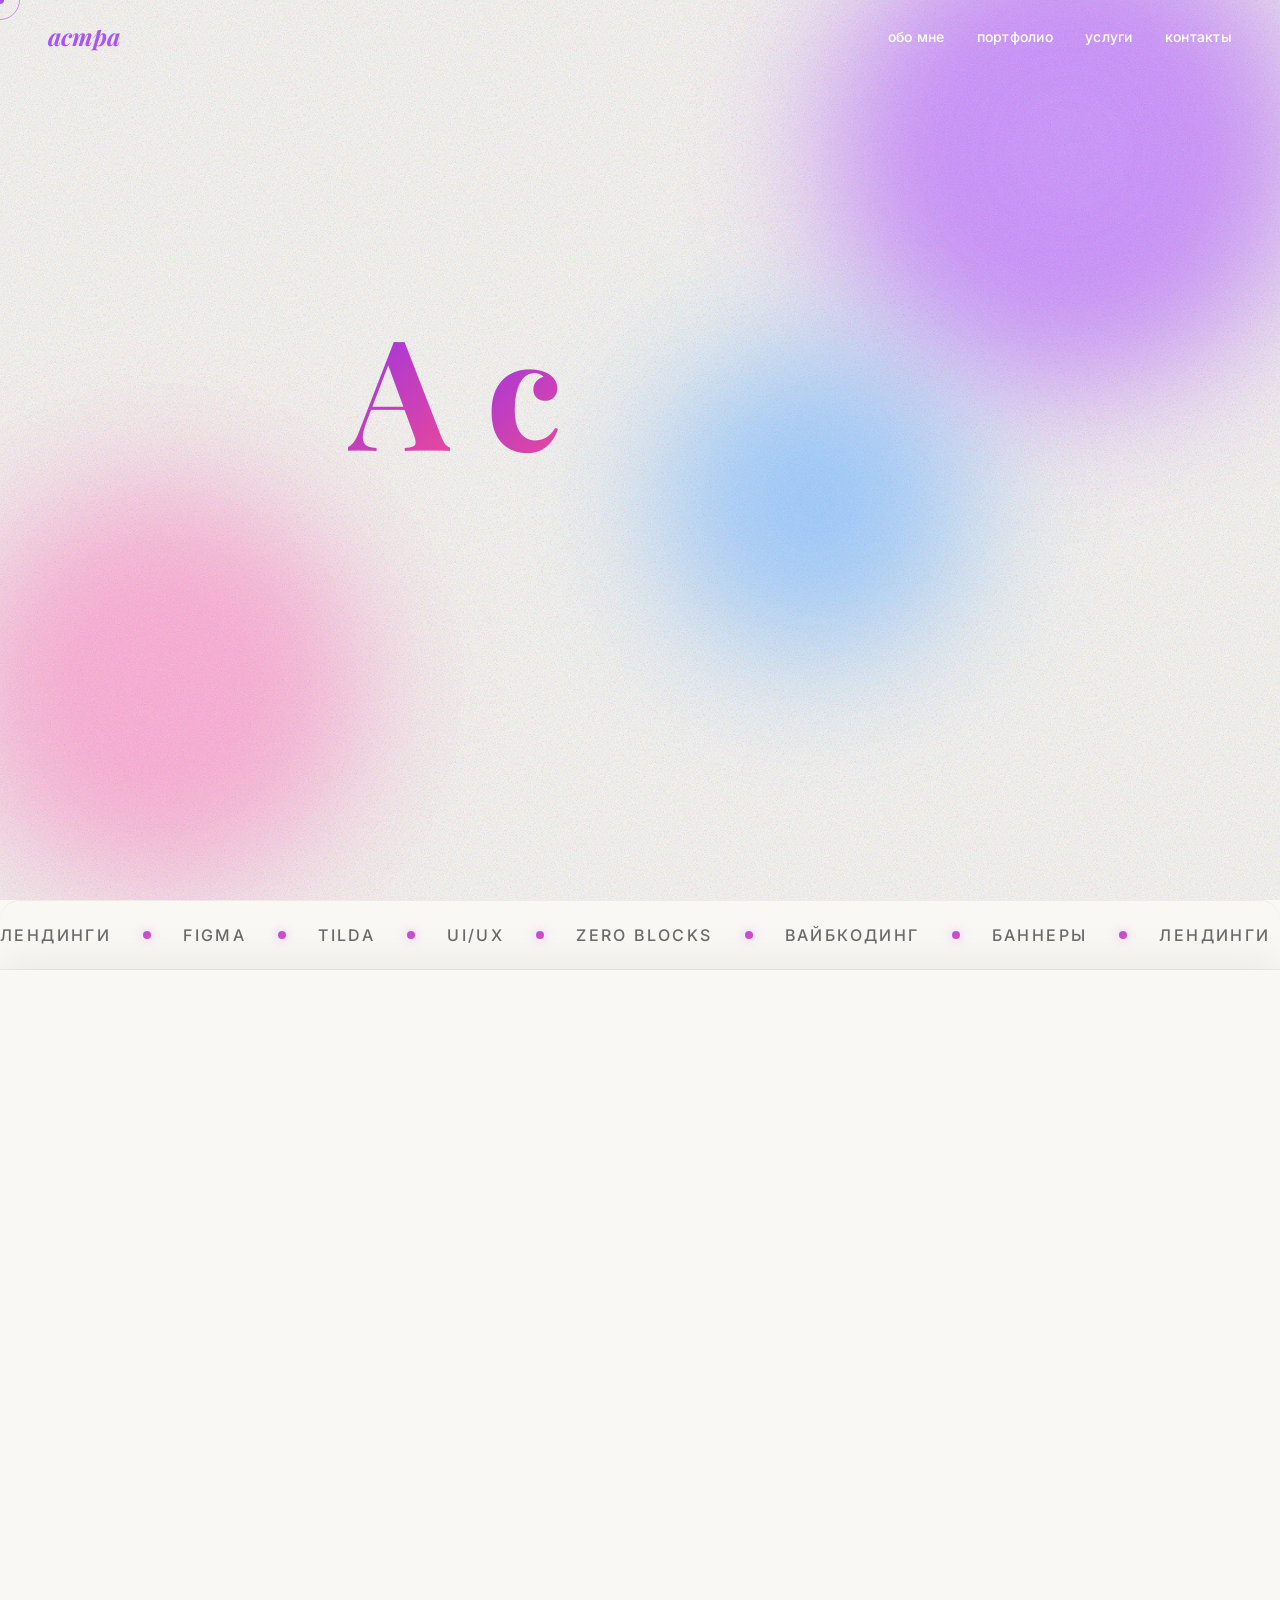
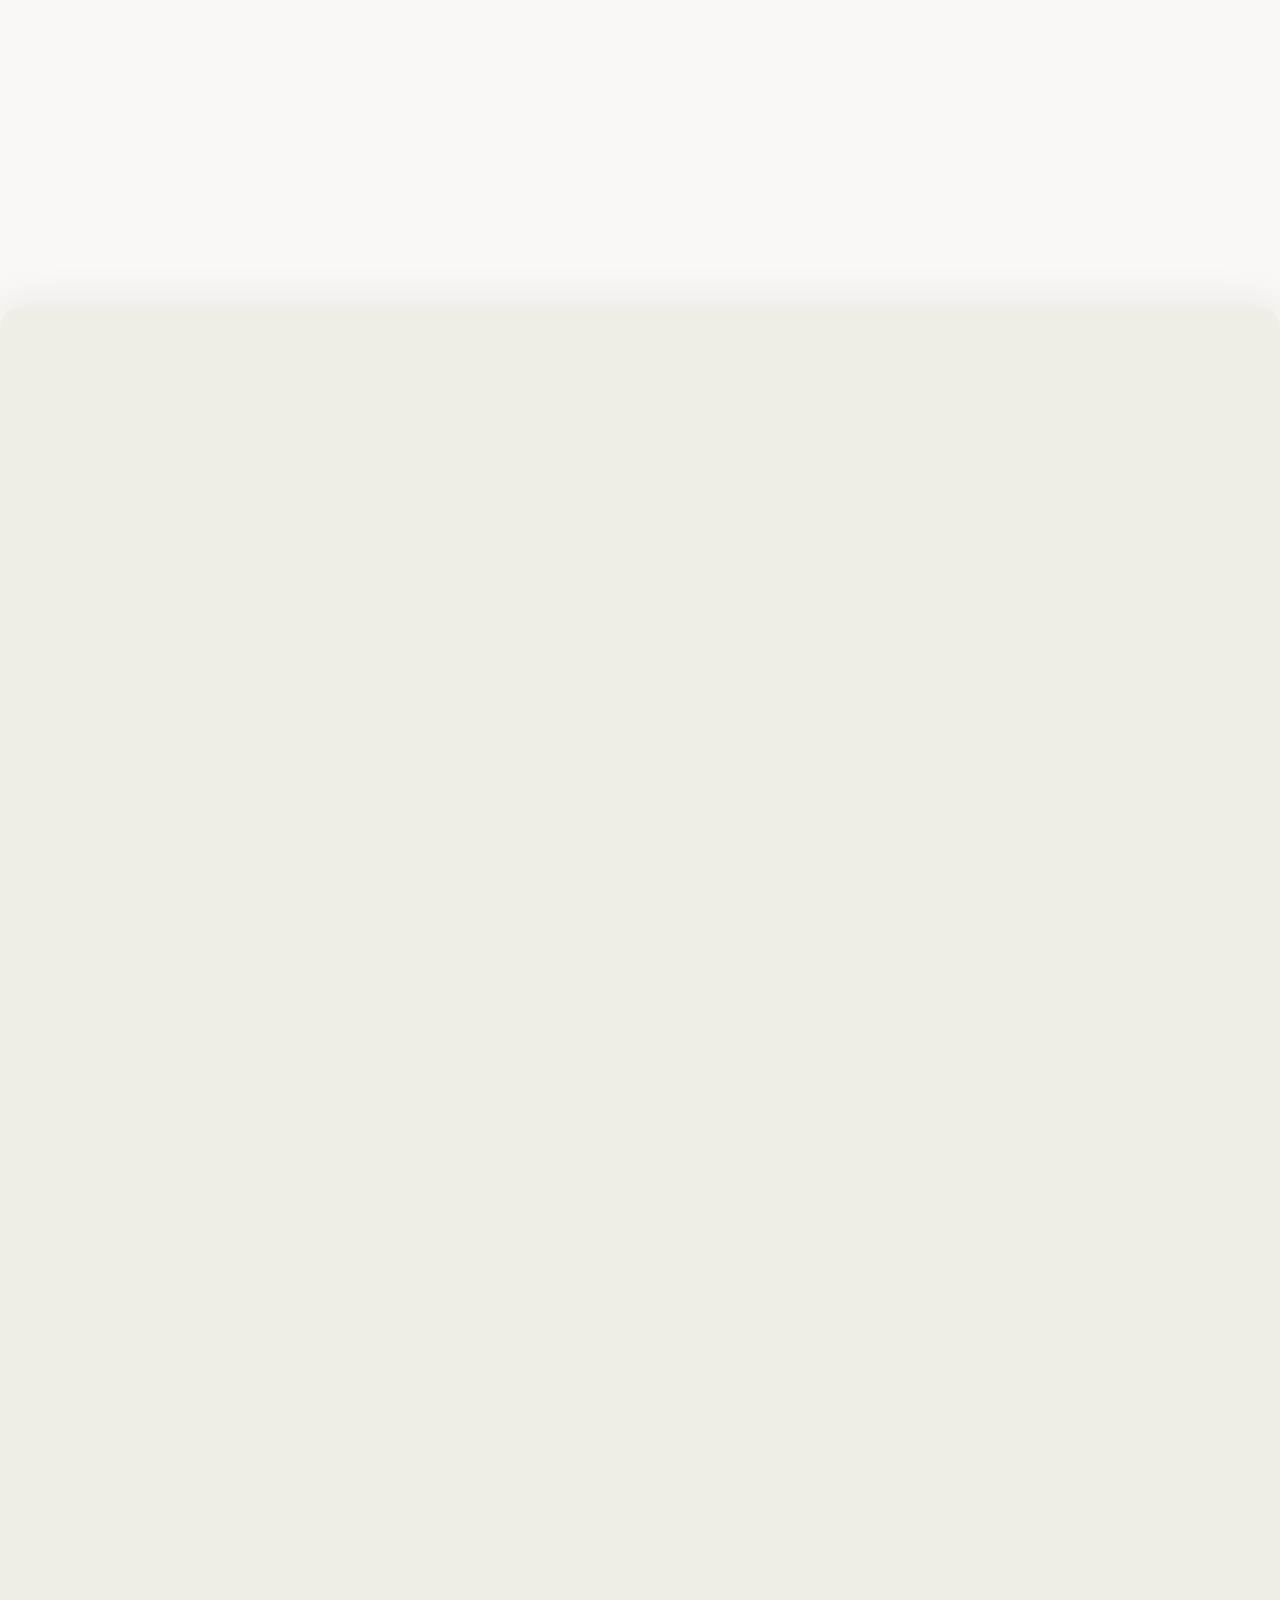
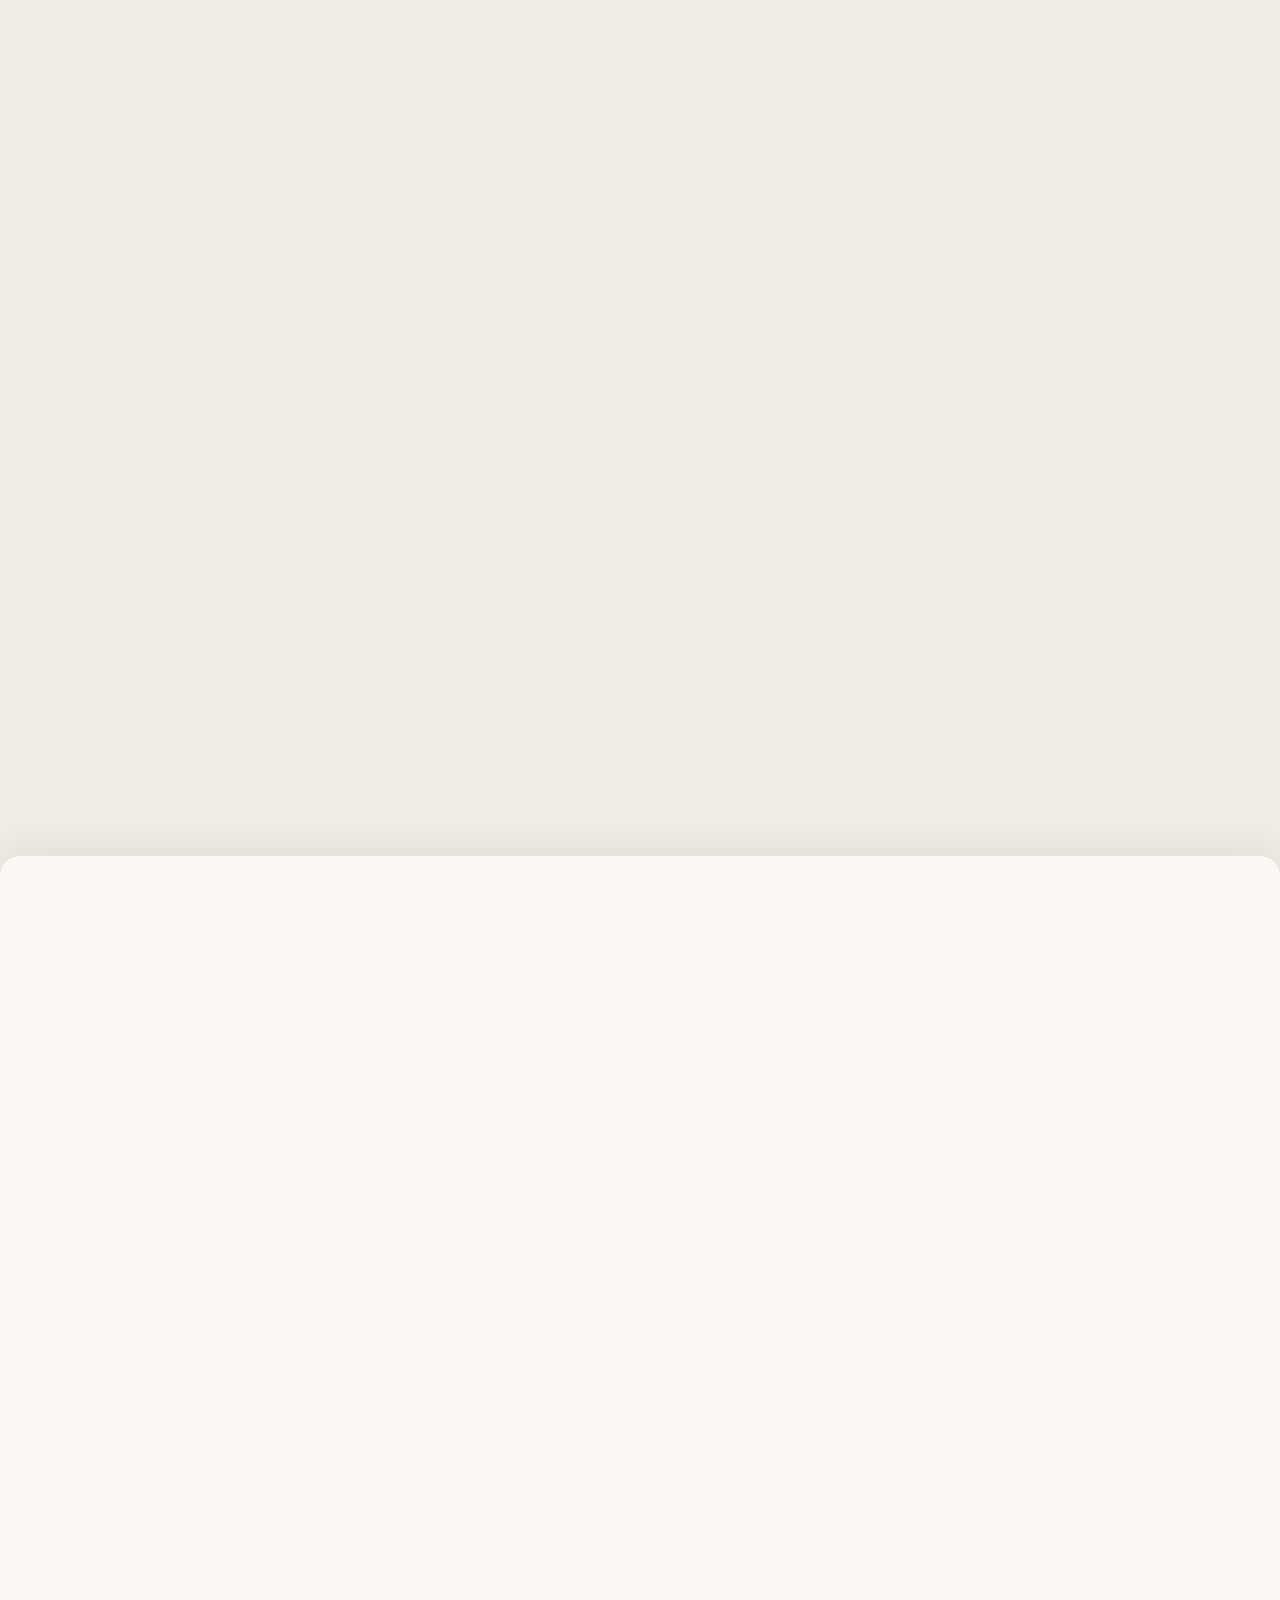
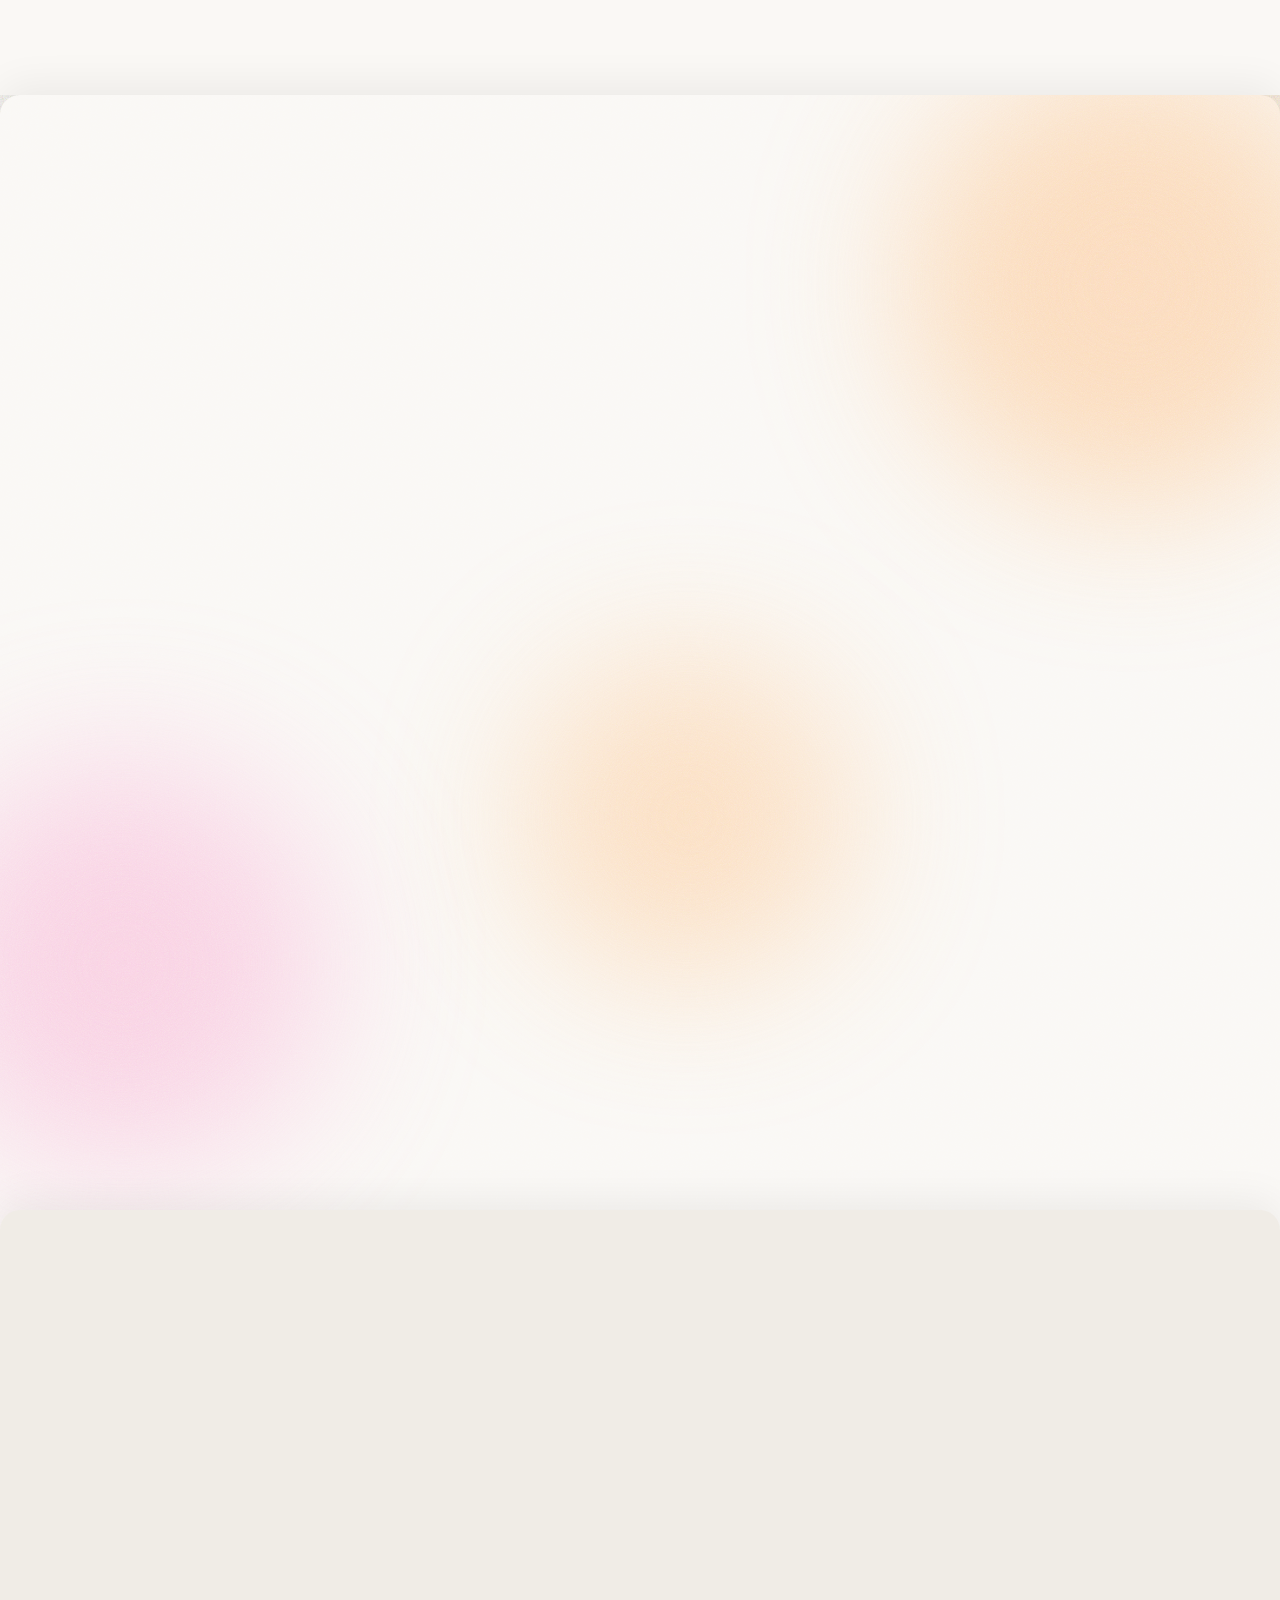
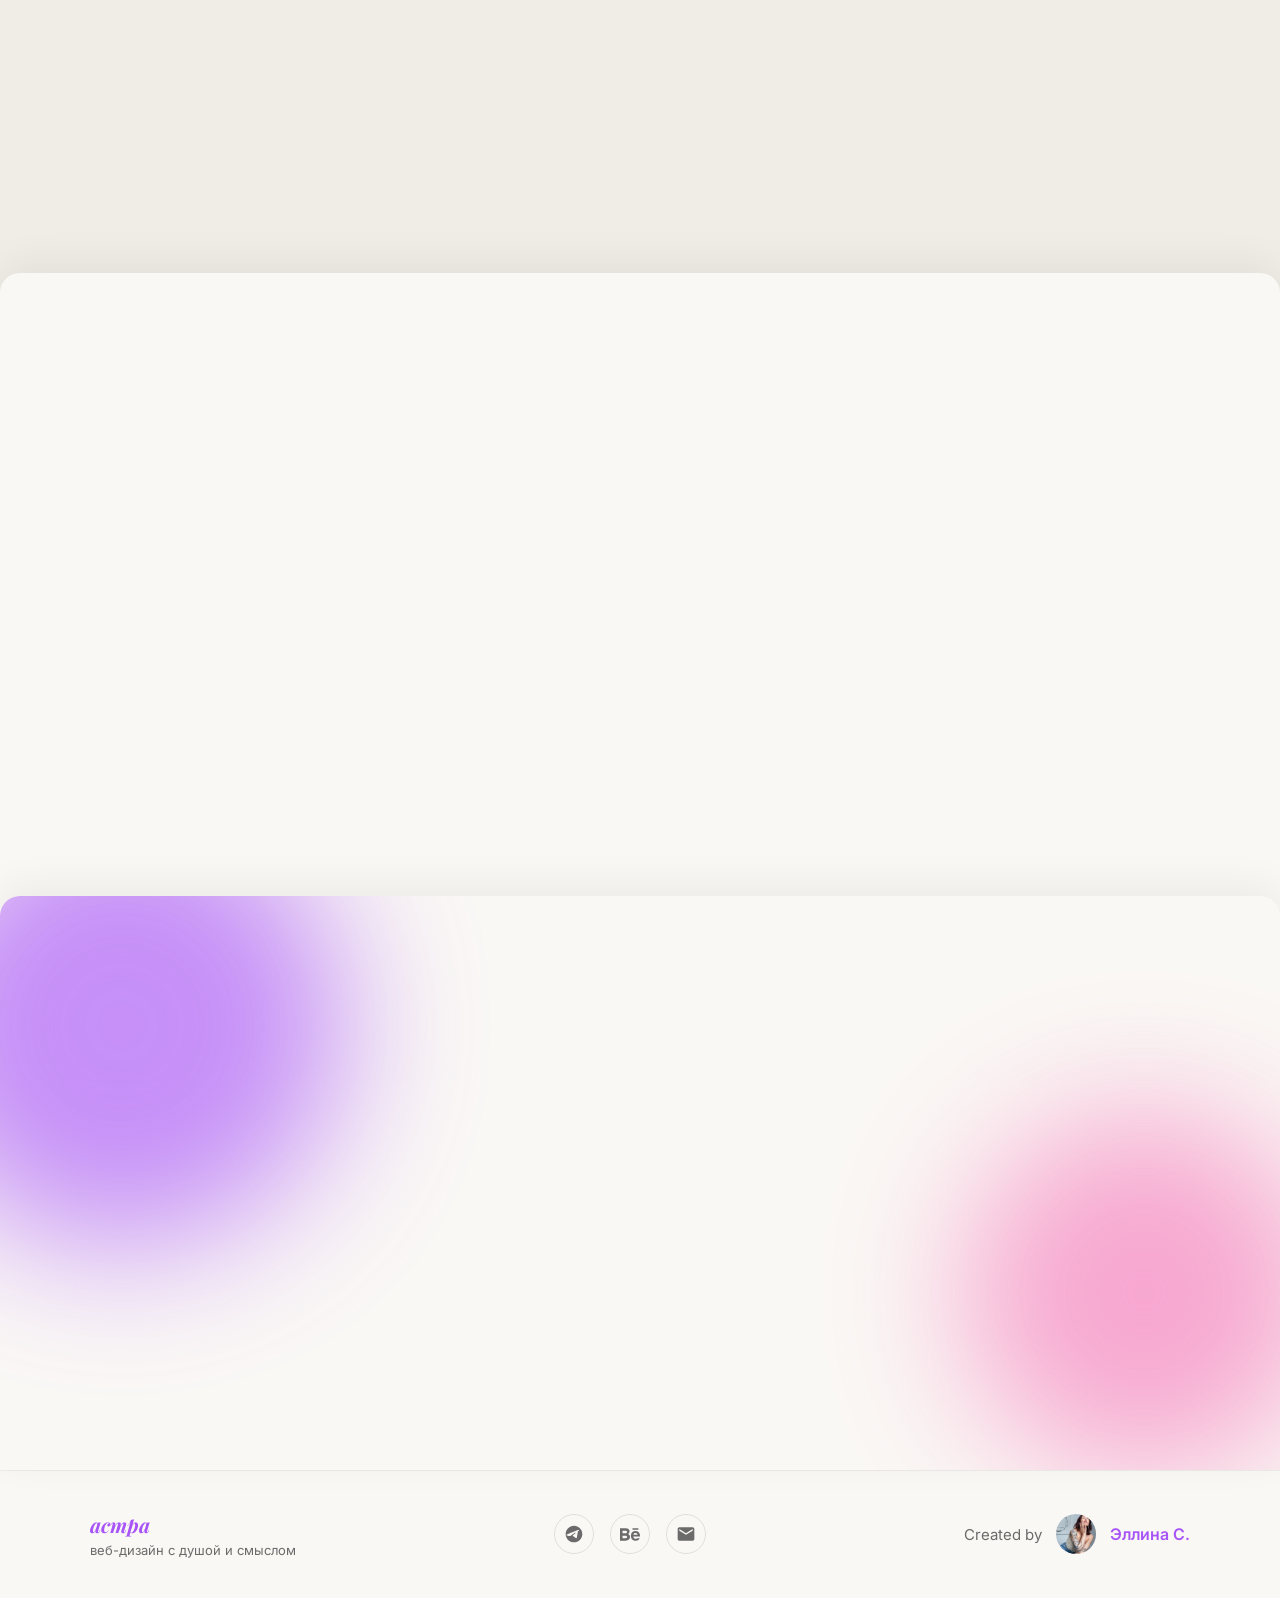
==== commit b9792f94: "Добавлены два кейса: Family Mortgage и Uklonsky Co-Authored-By: Claude Opus 4.8 <noreply@anthropic.c" ====
--- a/index.html
+++ b/index.html
@@ -160,6 +160,24 @@
   <section class="portfolio" id="portfolio">
     <h2 class="section-title section-title--center reveal">портфолио</h2>
     <div class="portfolio__grid">
+      <a href="cases/uklonsky.html" class="portfolio__card reveal-up">
+        <div class="portfolio__card-img">
+          <img src="img/project-uklonsky.png" alt="Уклонский и партнёры" loading="lazy">
+        </div>
+        <div class="portfolio__card-info">
+          <span class="portfolio__card-name">Уклонский и партнёры</span>
+          <span class="portfolio__card-tag">Сайт &middot; Дизайн &middot; Вёрстка</span>
+        </div>
+      </a>
+      <a href="cases/family-mortgage/" class="portfolio__card reveal-up">
+        <div class="portfolio__card-img">
+          <img src="img/project-family-mortgage.png" alt="Центр семейной ипотеки" loading="lazy">
+        </div>
+        <div class="portfolio__card-info">
+          <span class="portfolio__card-name">Центр семейной ипотеки</span>
+          <span class="portfolio__card-tag">Сайт &middot; Дизайн &middot; Вёрстка</span>
+        </div>
+      </a>
       <a href="https://www.behance.net/gallery/244865215/odnostranichnyj-sajt-dlja-elitnogo-zhk-v-sankt-peterburge" target="_blank" class="portfolio__card reveal-up">
         <div class="portfolio__card-img">
           <img src="img/project-1.png" alt="Imperial Club" loading="lazy">
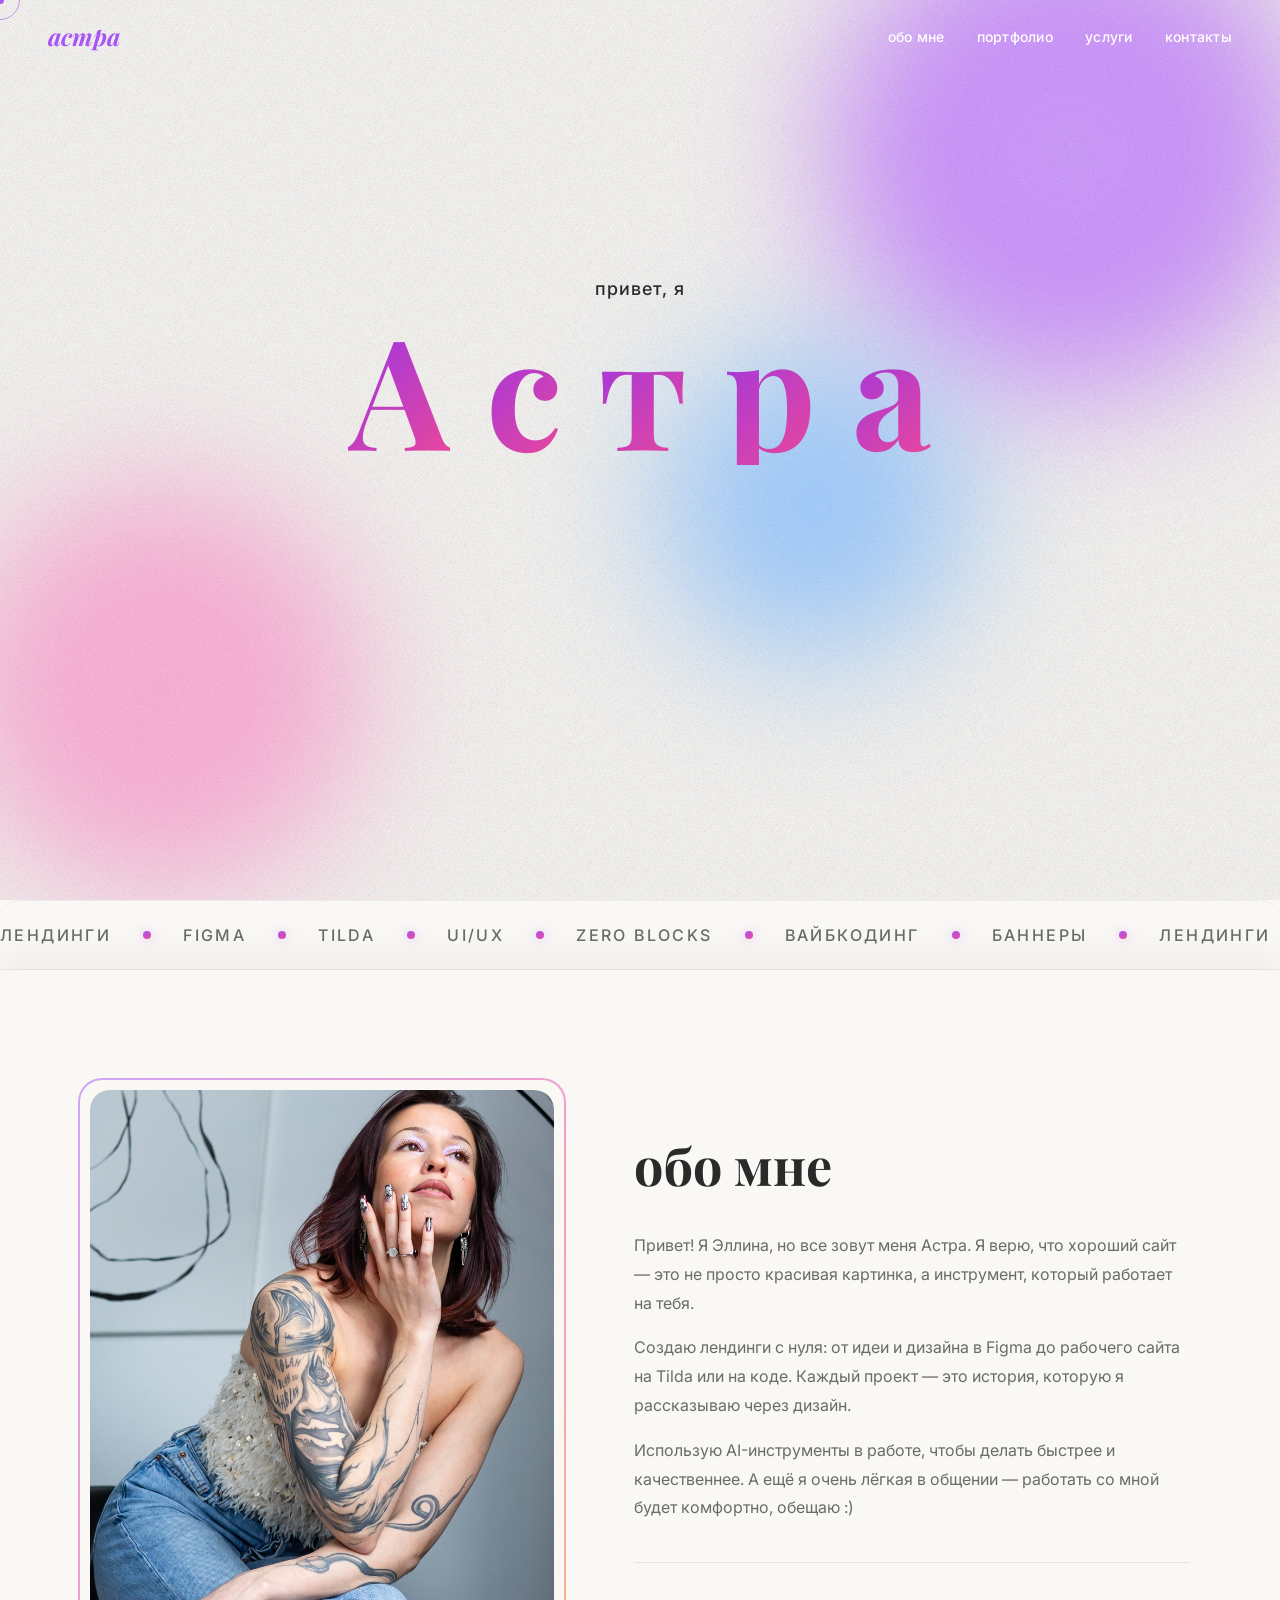
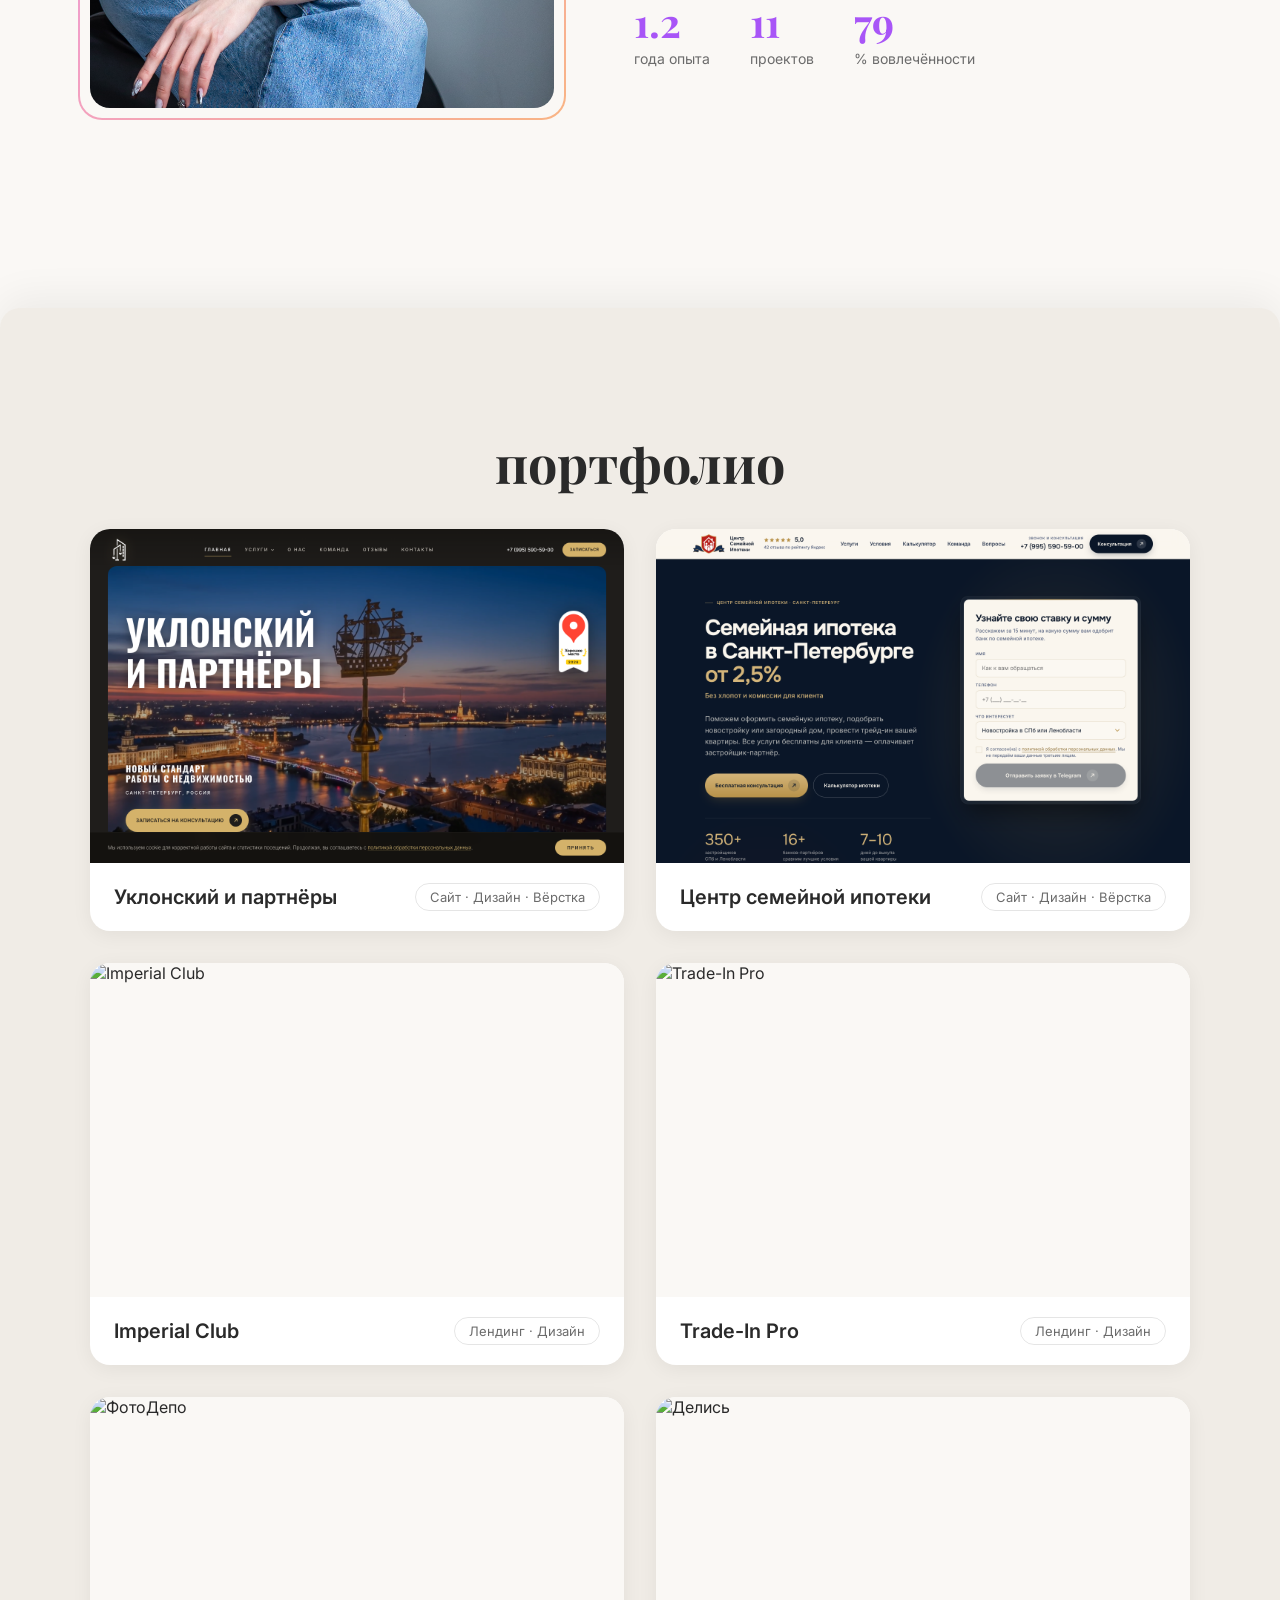
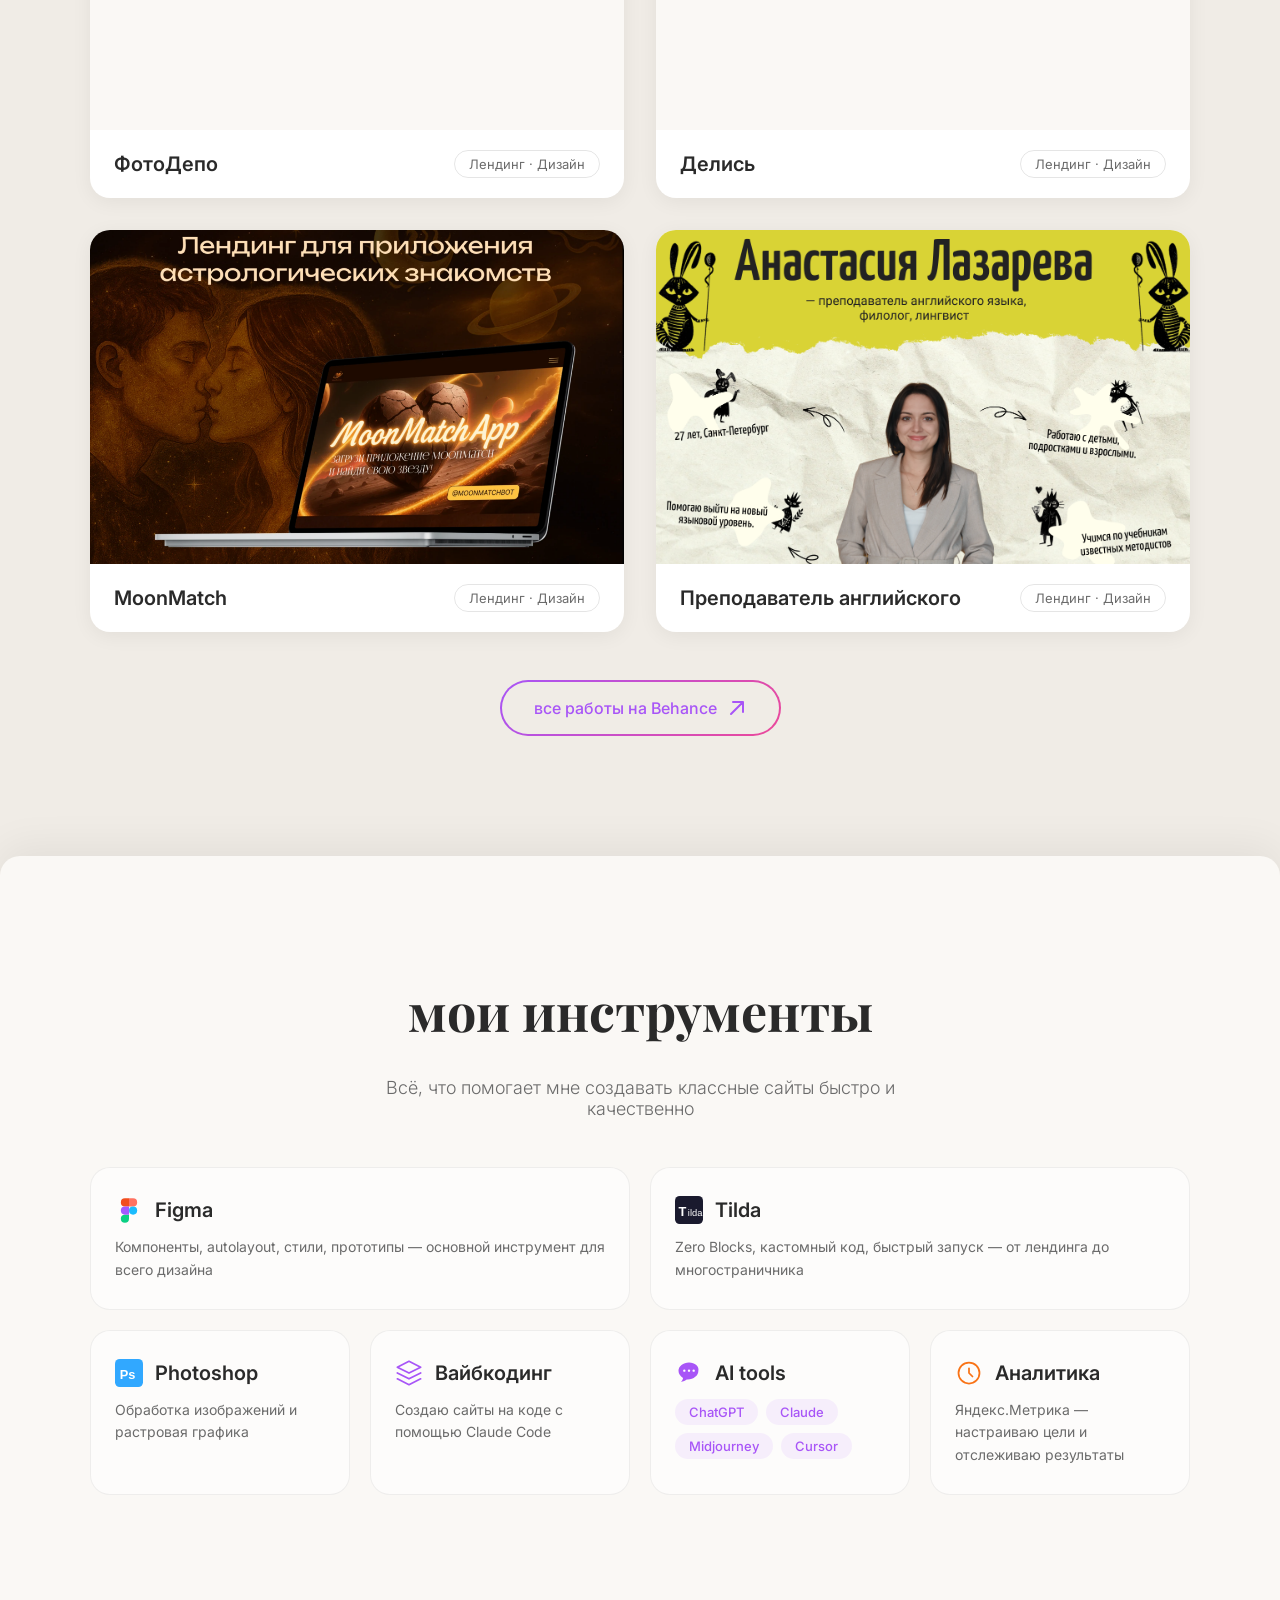
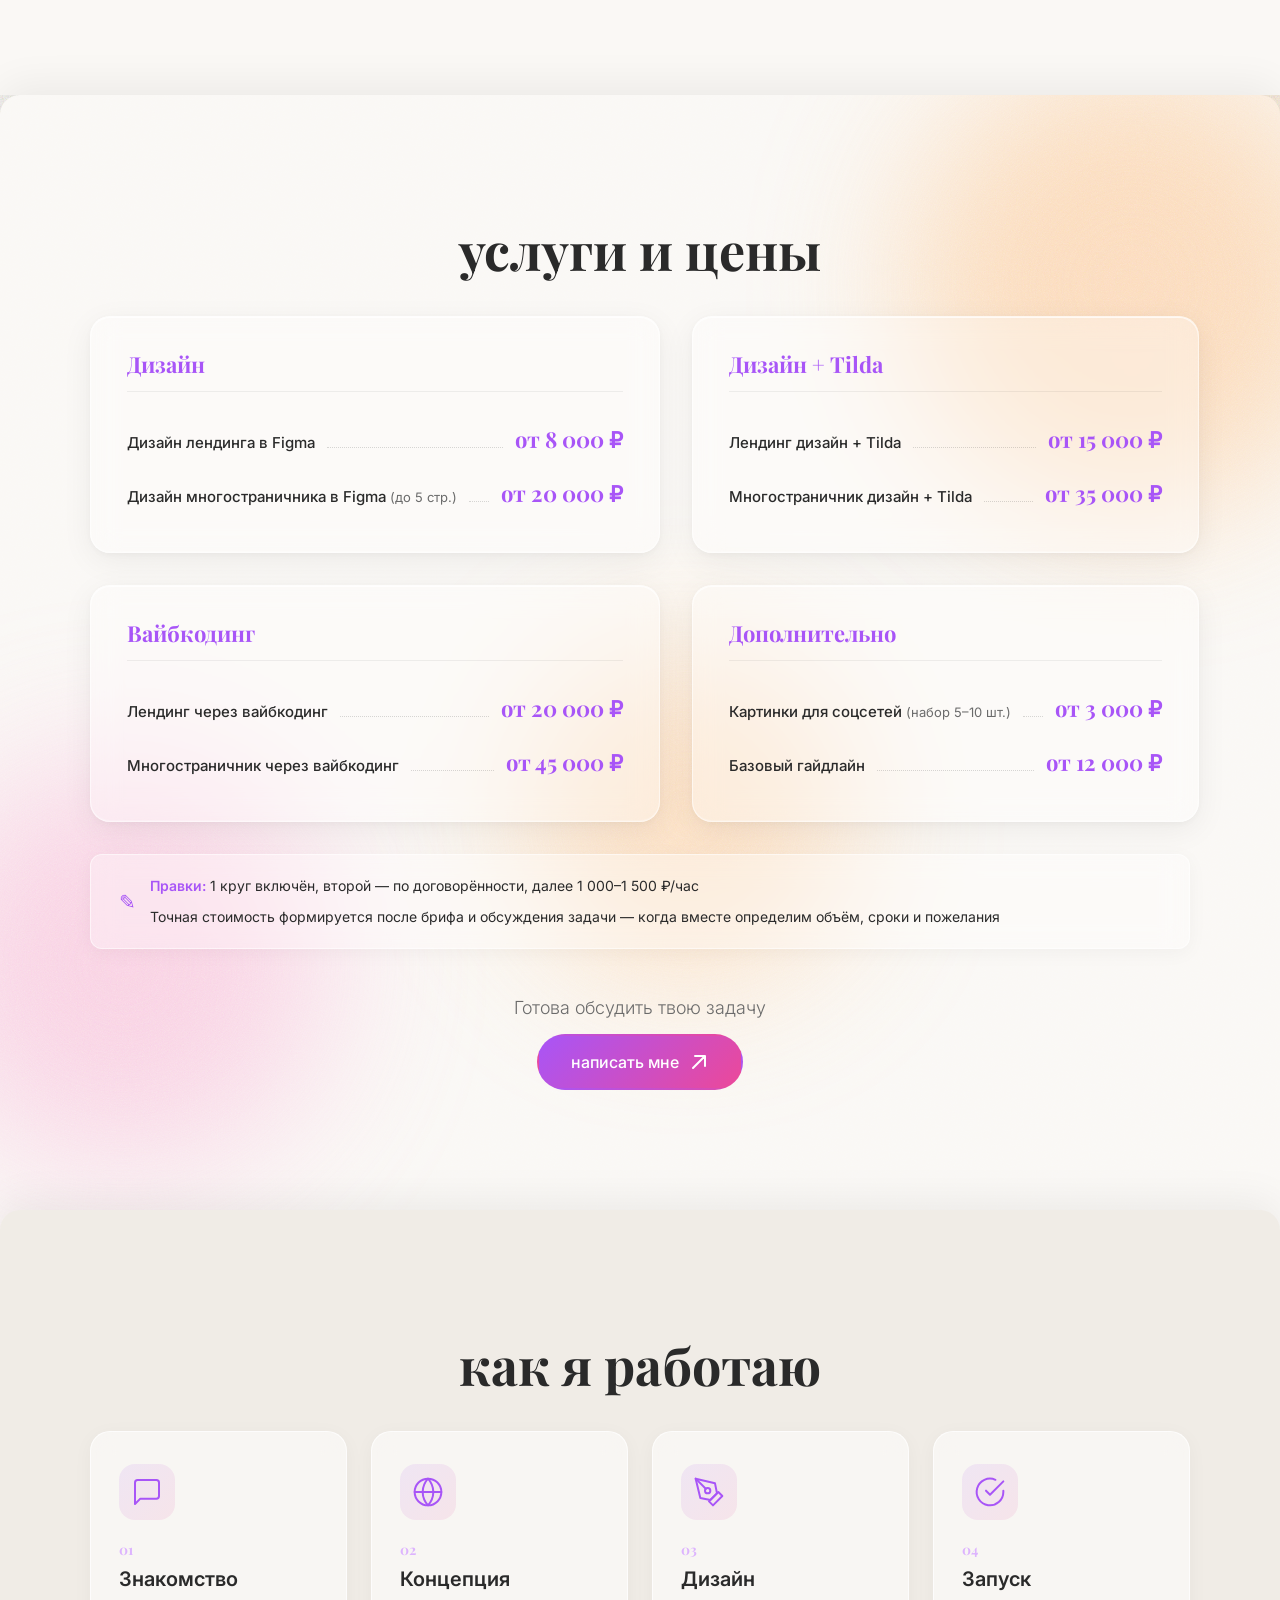
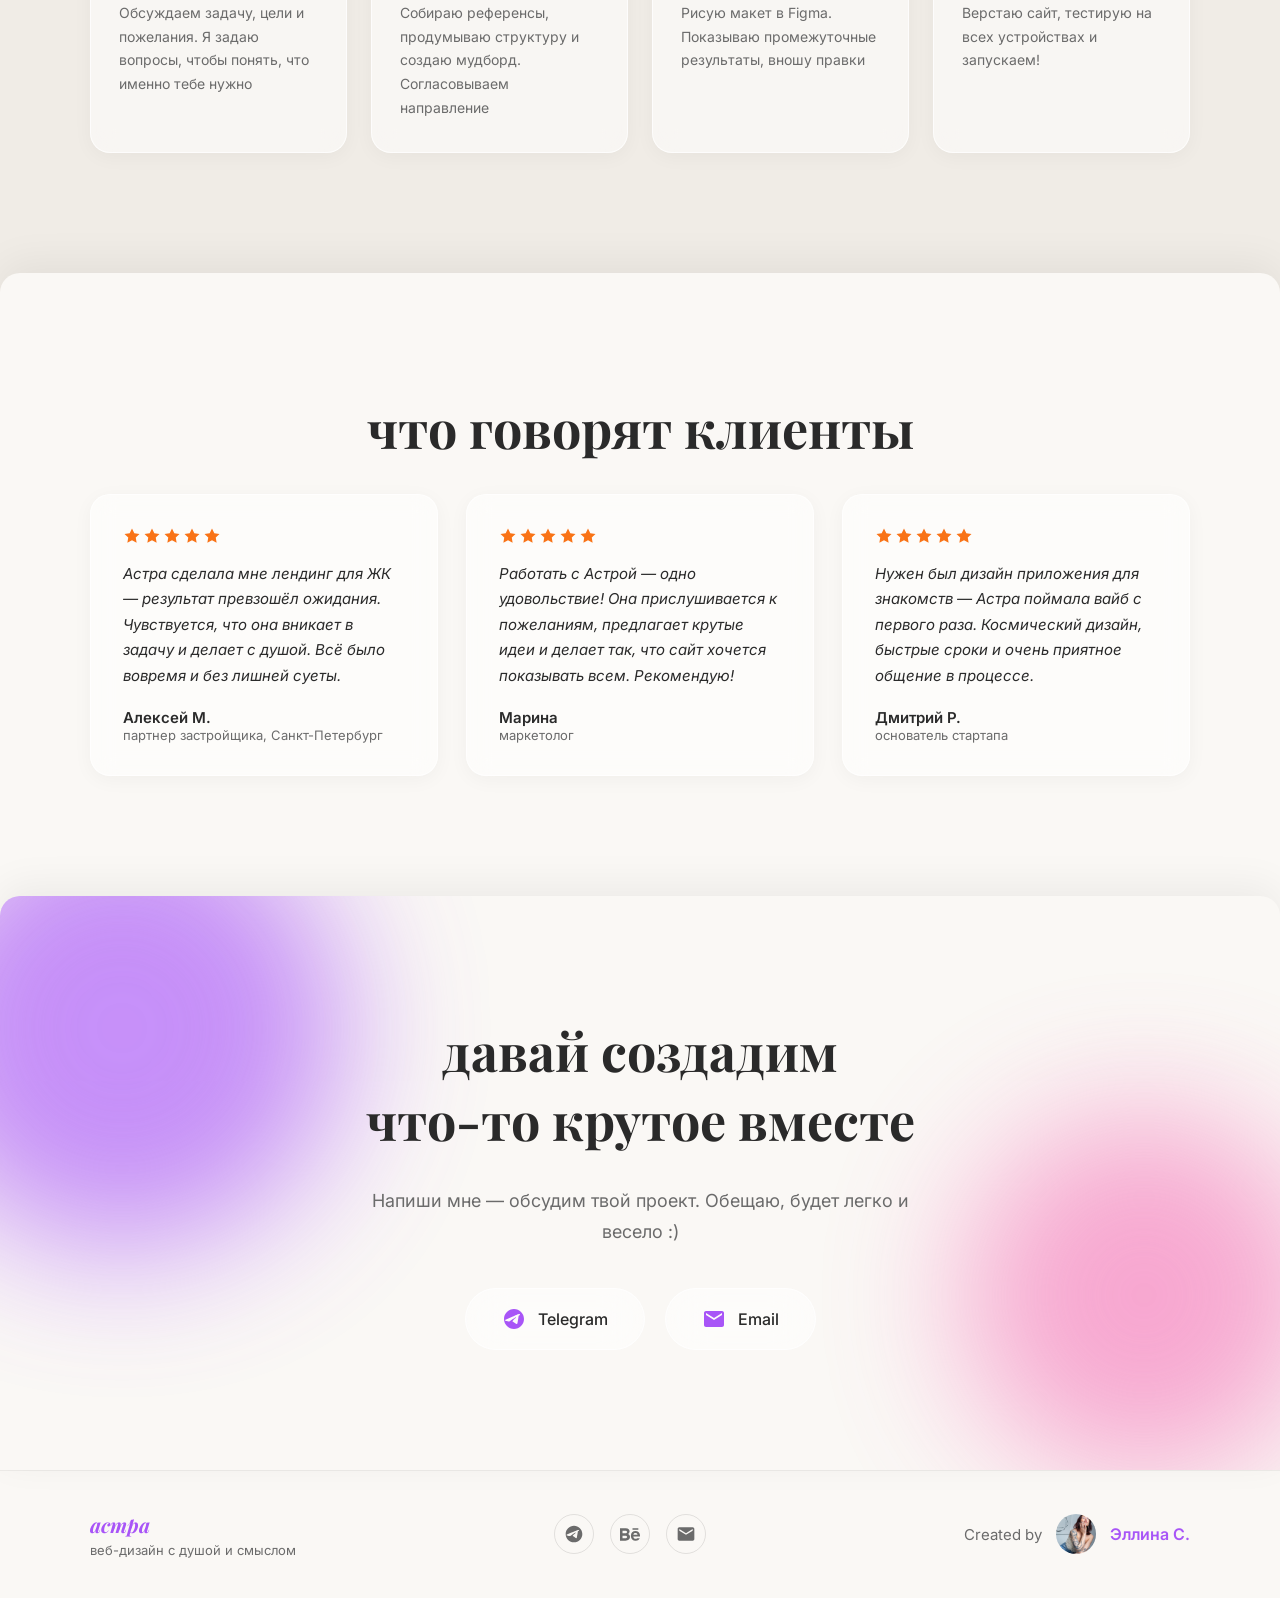
==== commit cc1b2074: "Кейс Уклонский: чистый URL /cases/uklonsky/ без .html Co-Authored-By: Claude Opus 4.8 <noreply@anthr" ====
--- a/index.html
+++ b/index.html
@@ -160,7 +160,7 @@
   <section class="portfolio" id="portfolio">
     <h2 class="section-title section-title--center reveal">портфолио</h2>
     <div class="portfolio__grid">
-      <a href="cases/uklonsky.html" class="portfolio__card reveal-up">
+      <a href="cases/uklonsky/" class="portfolio__card reveal-up">
         <div class="portfolio__card-img">
           <img src="img/project-uklonsky.png" alt="Уклонский и партнёры" loading="lazy">
         </div>
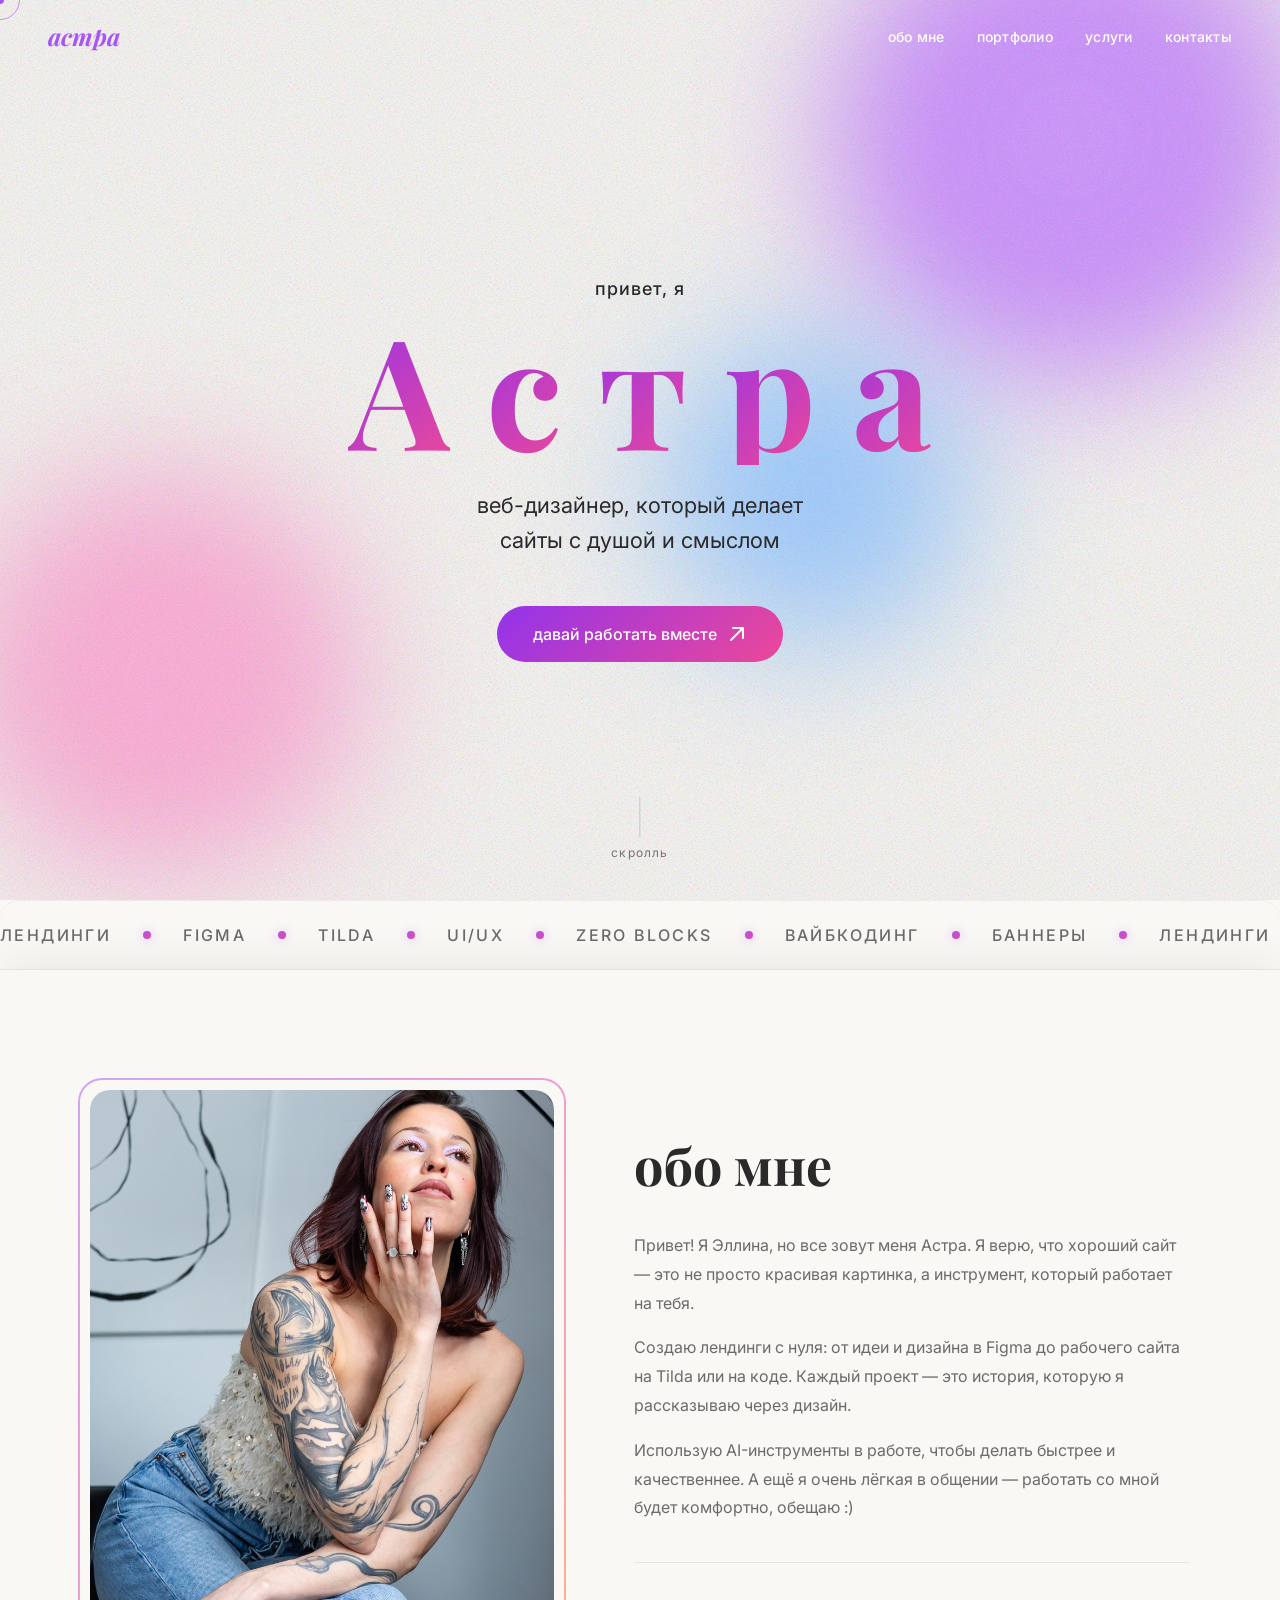
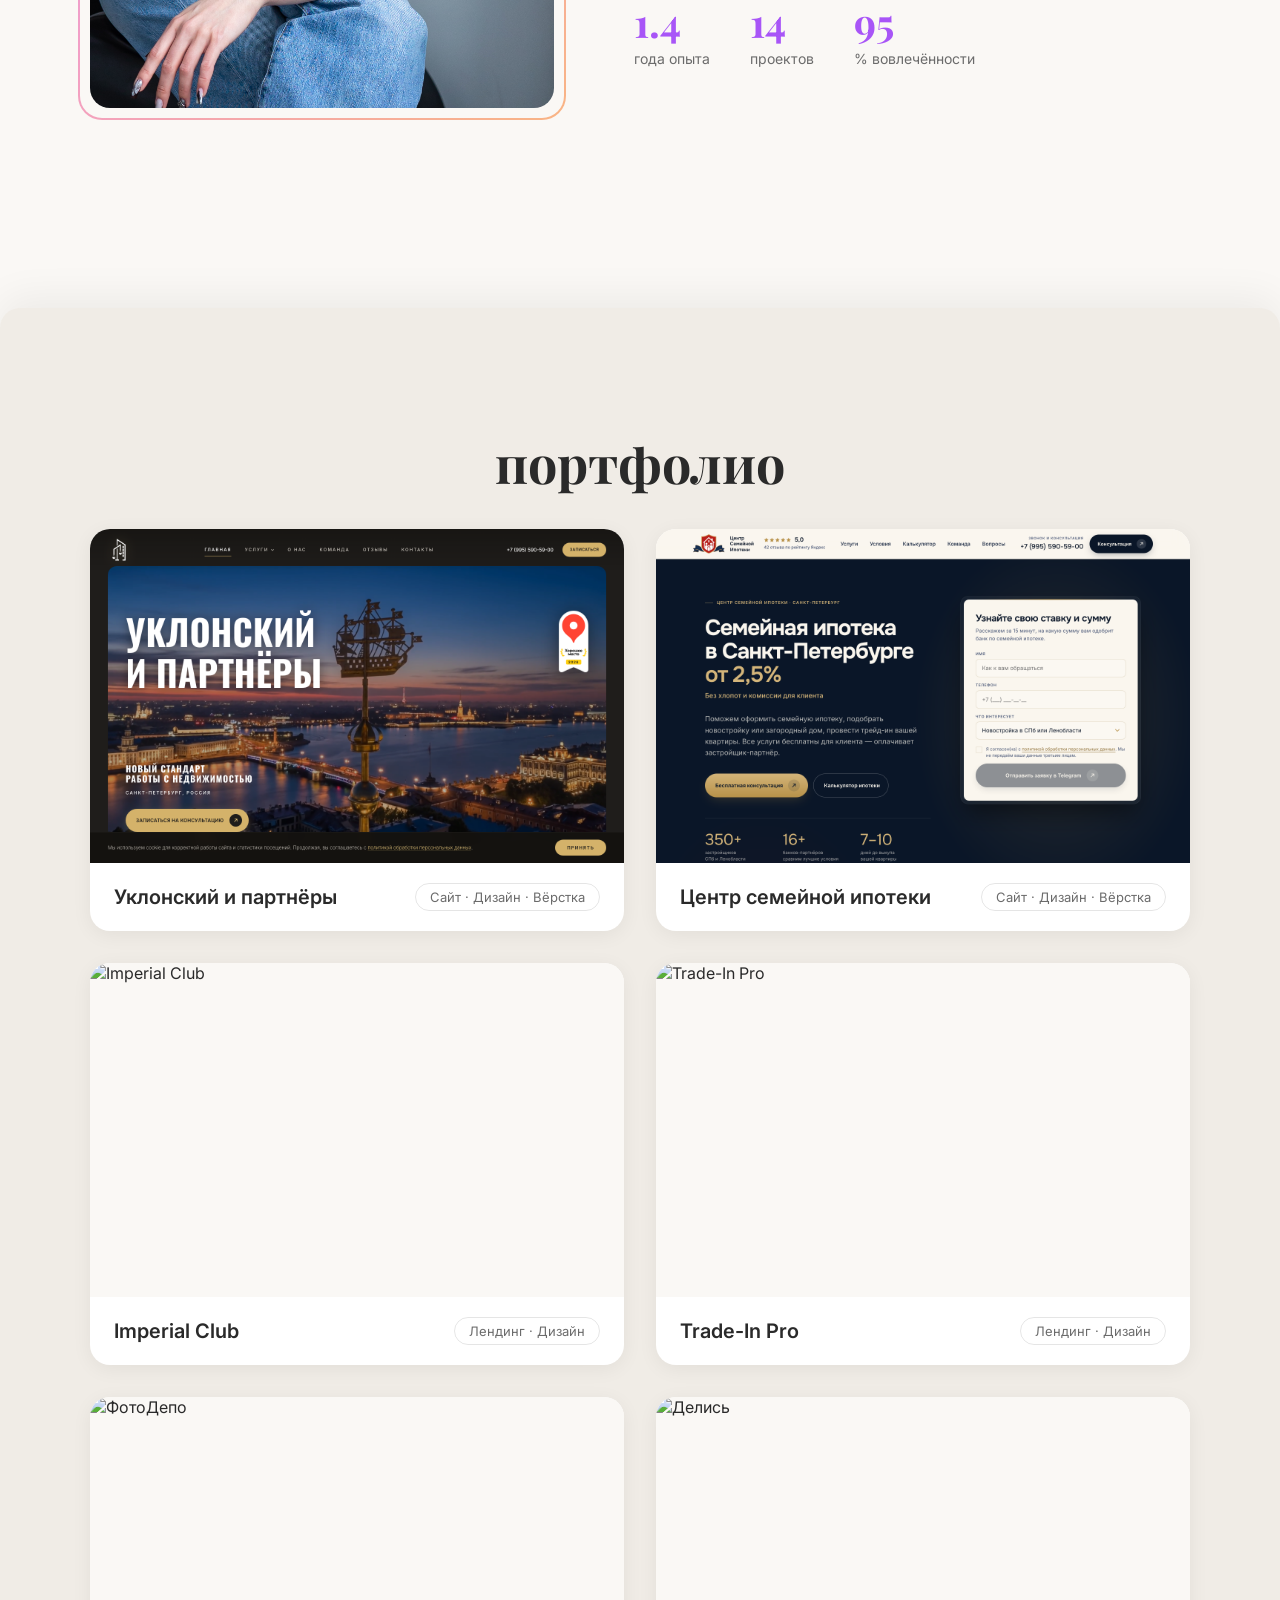
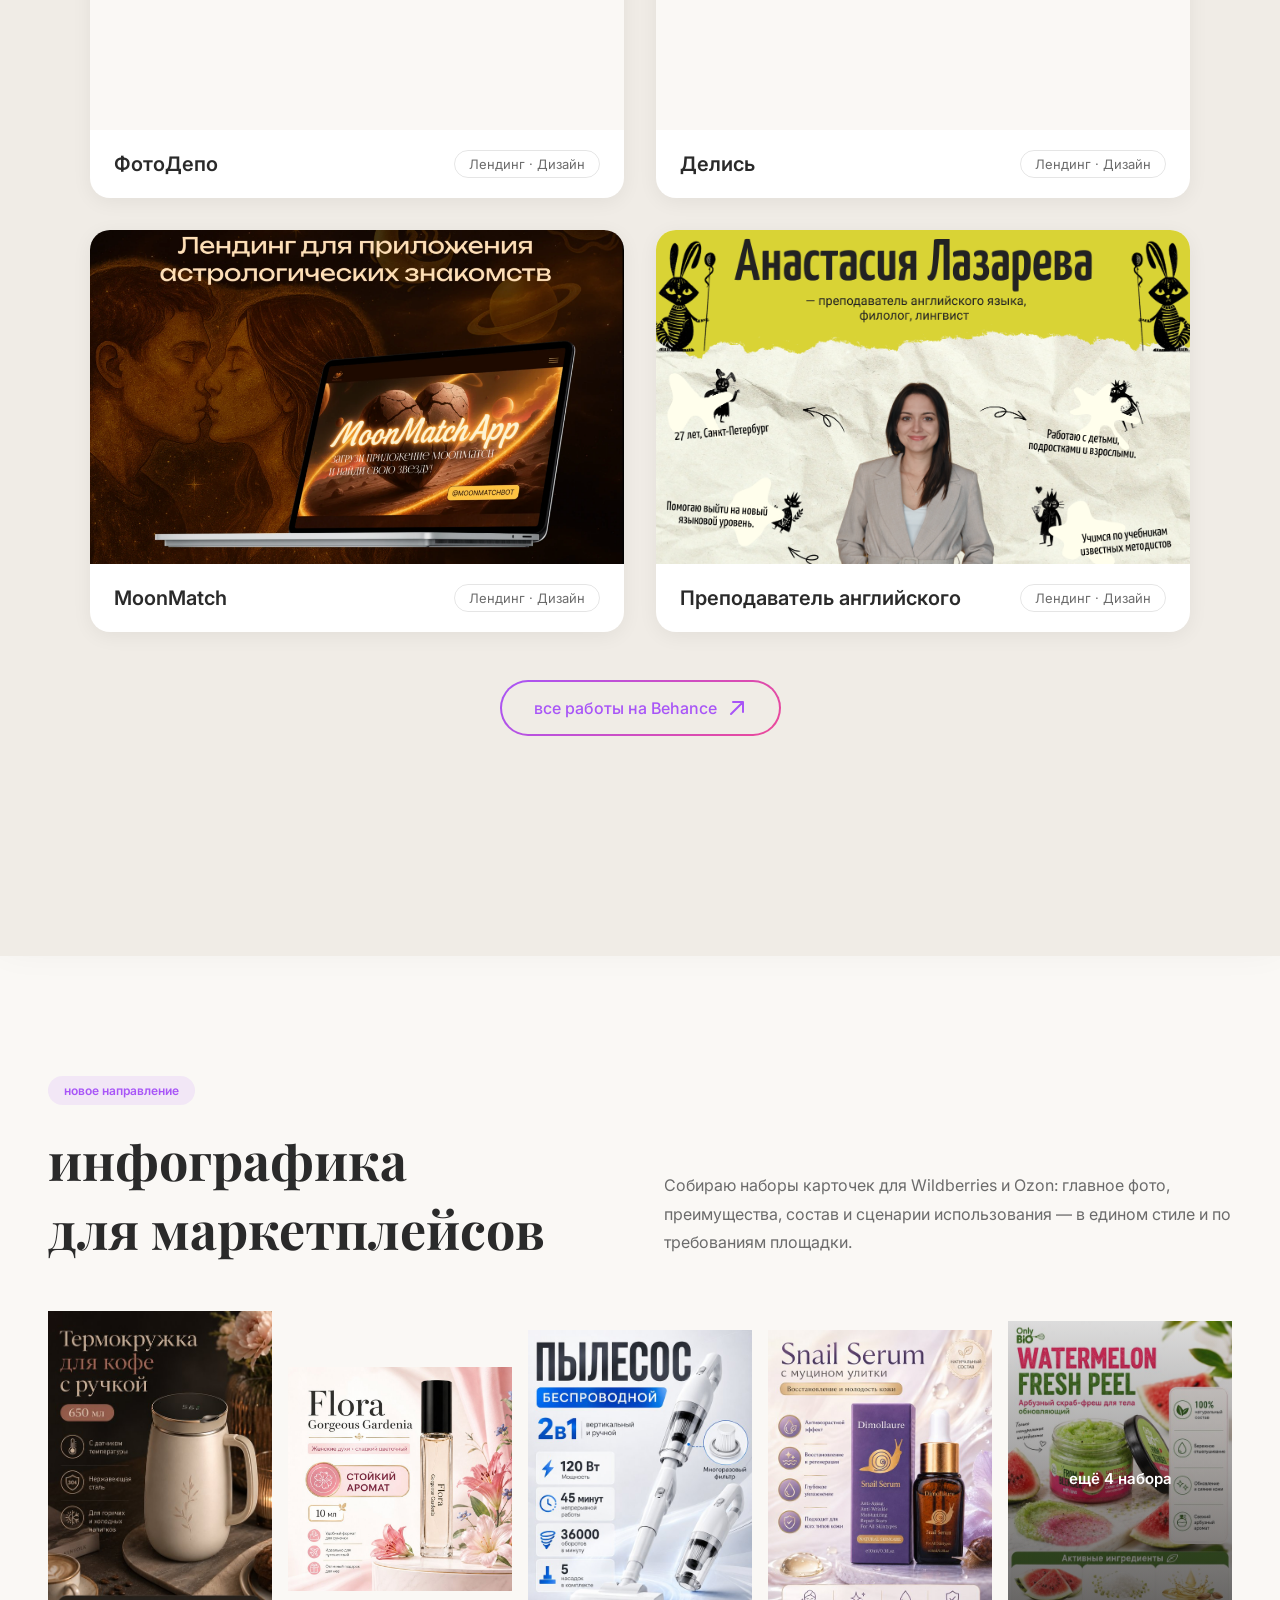
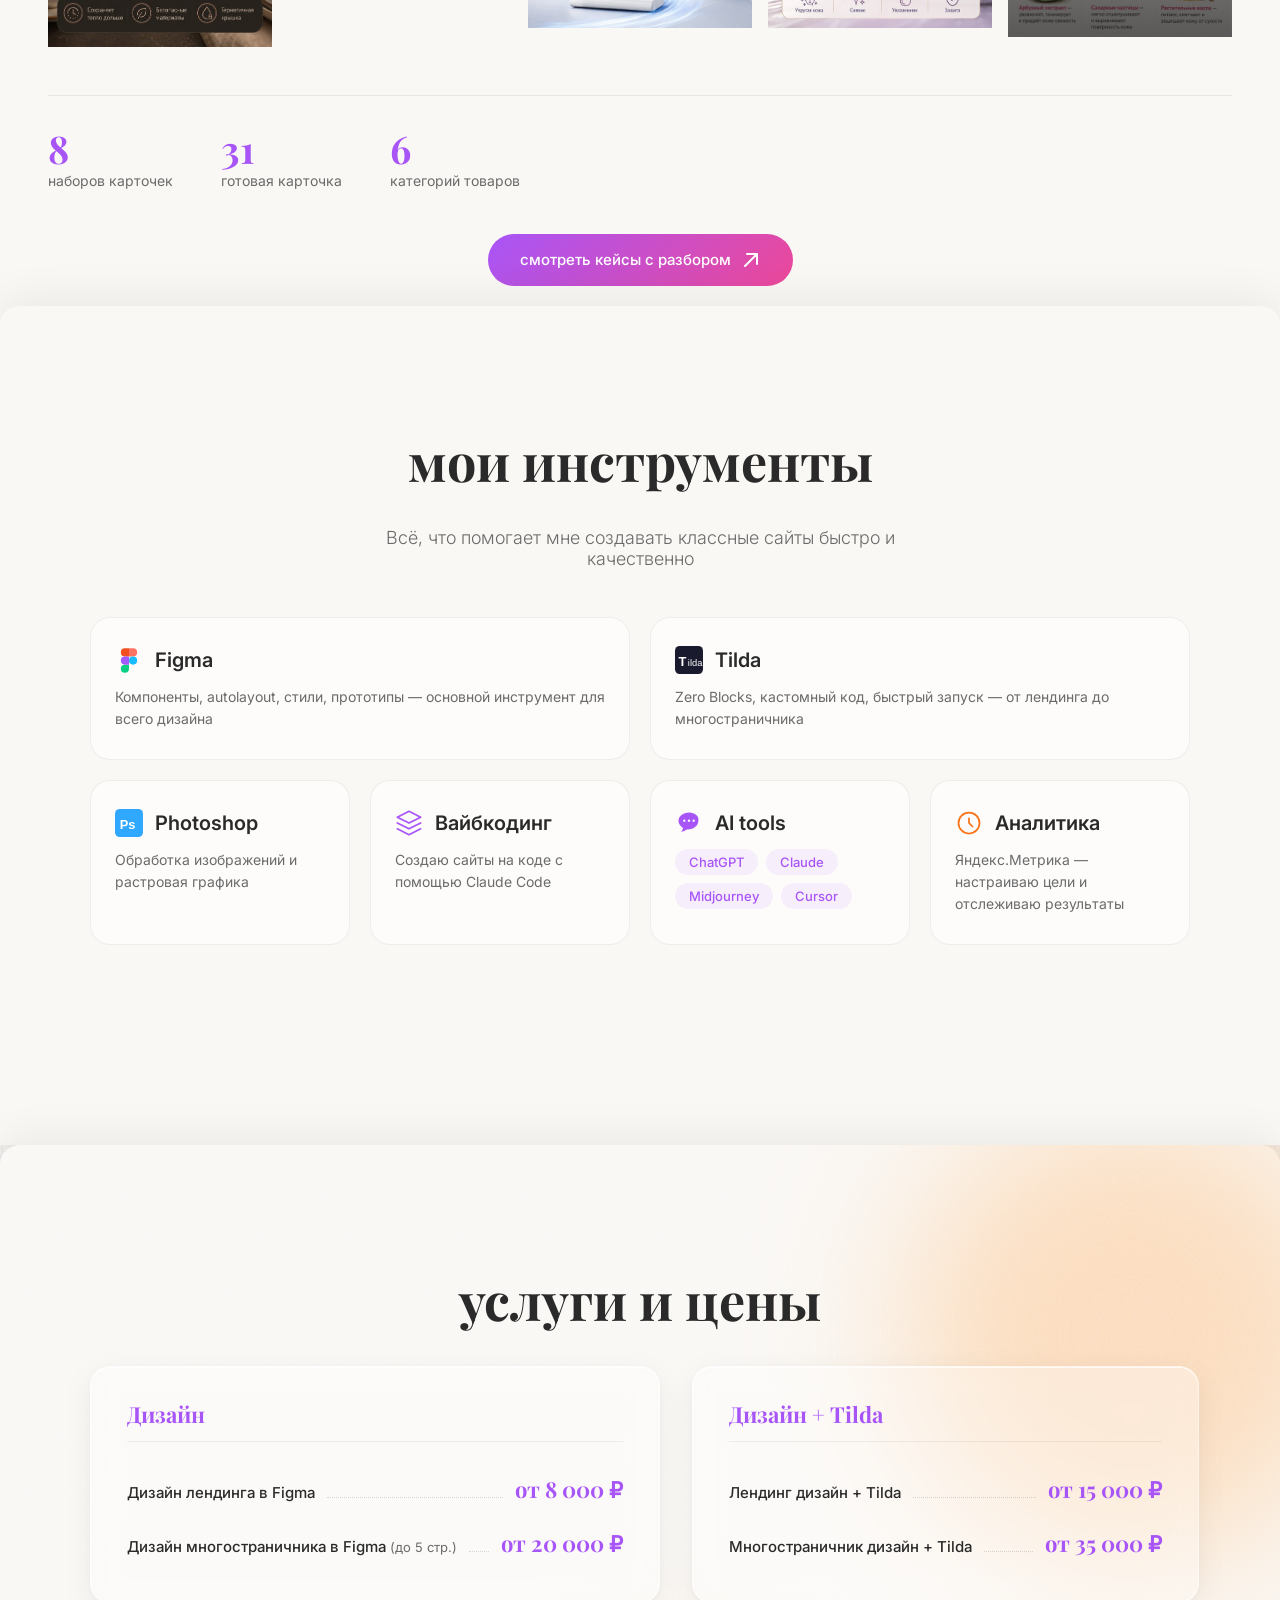
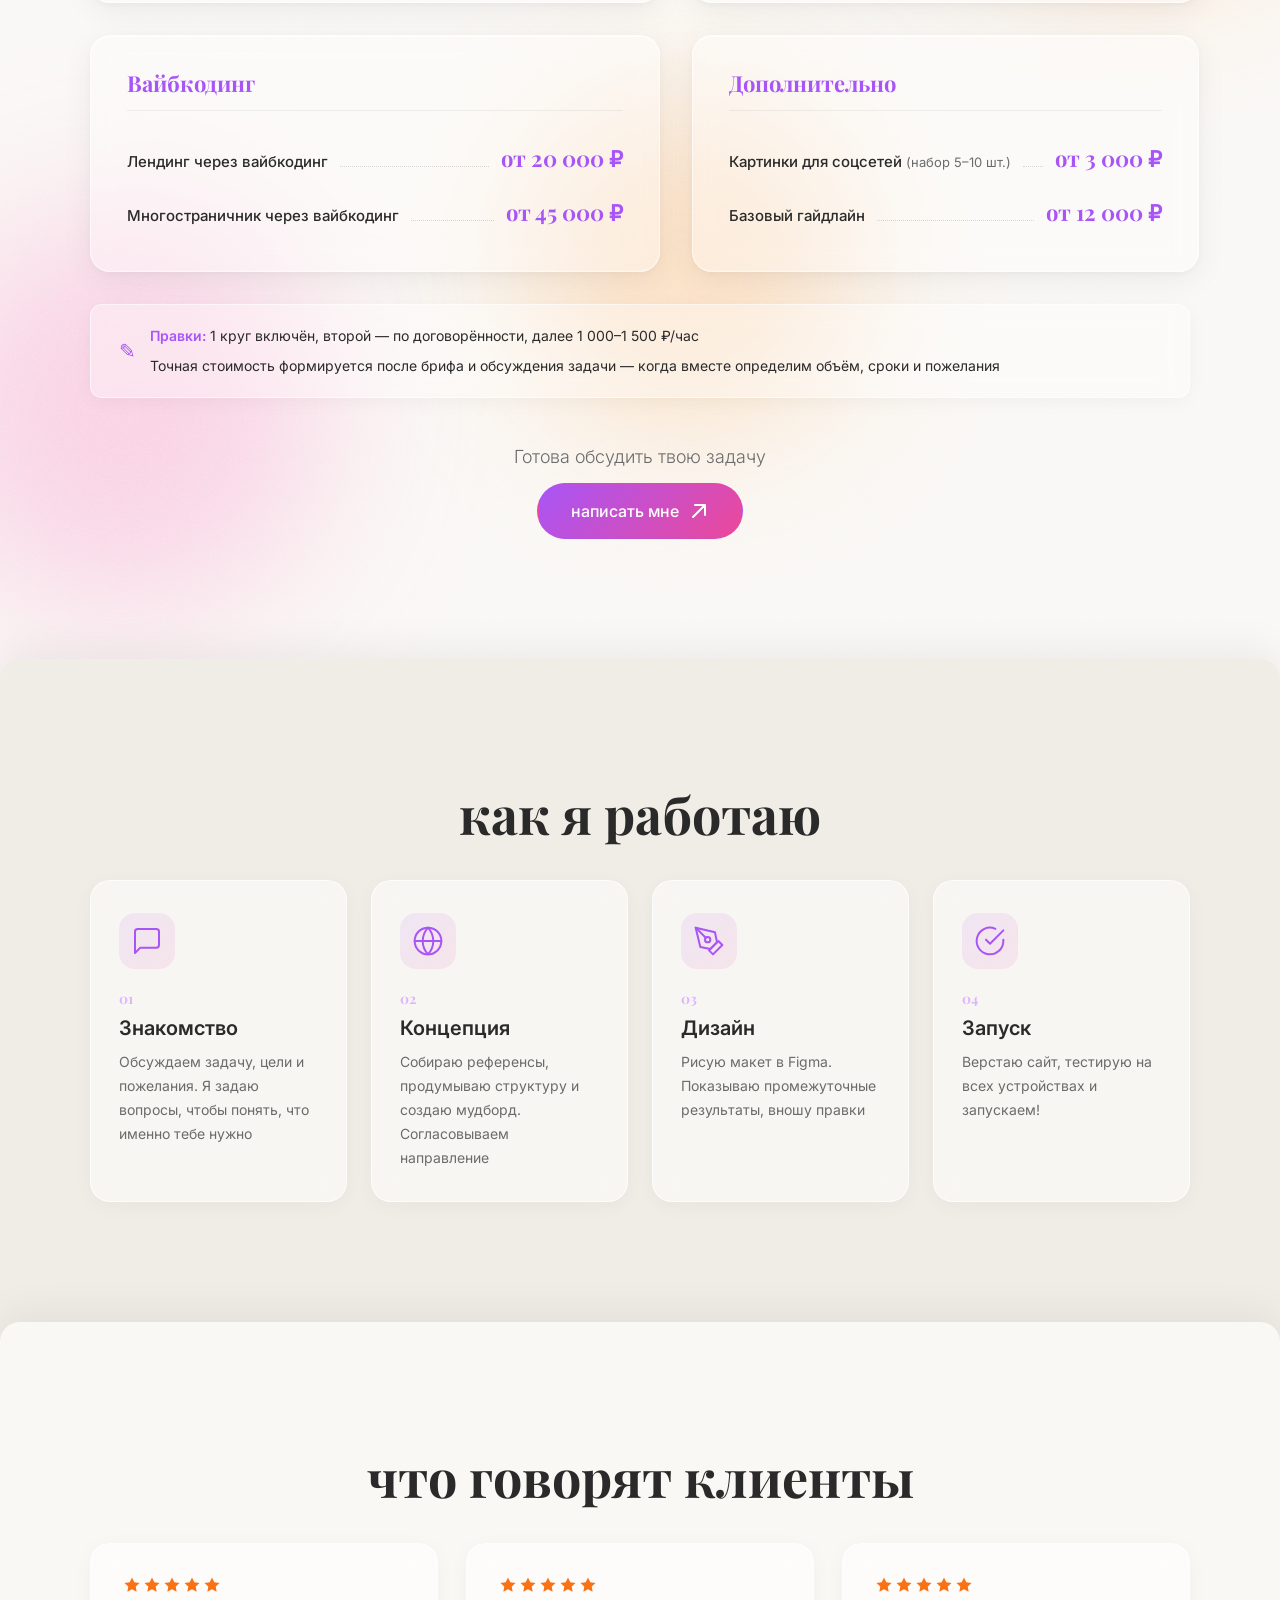
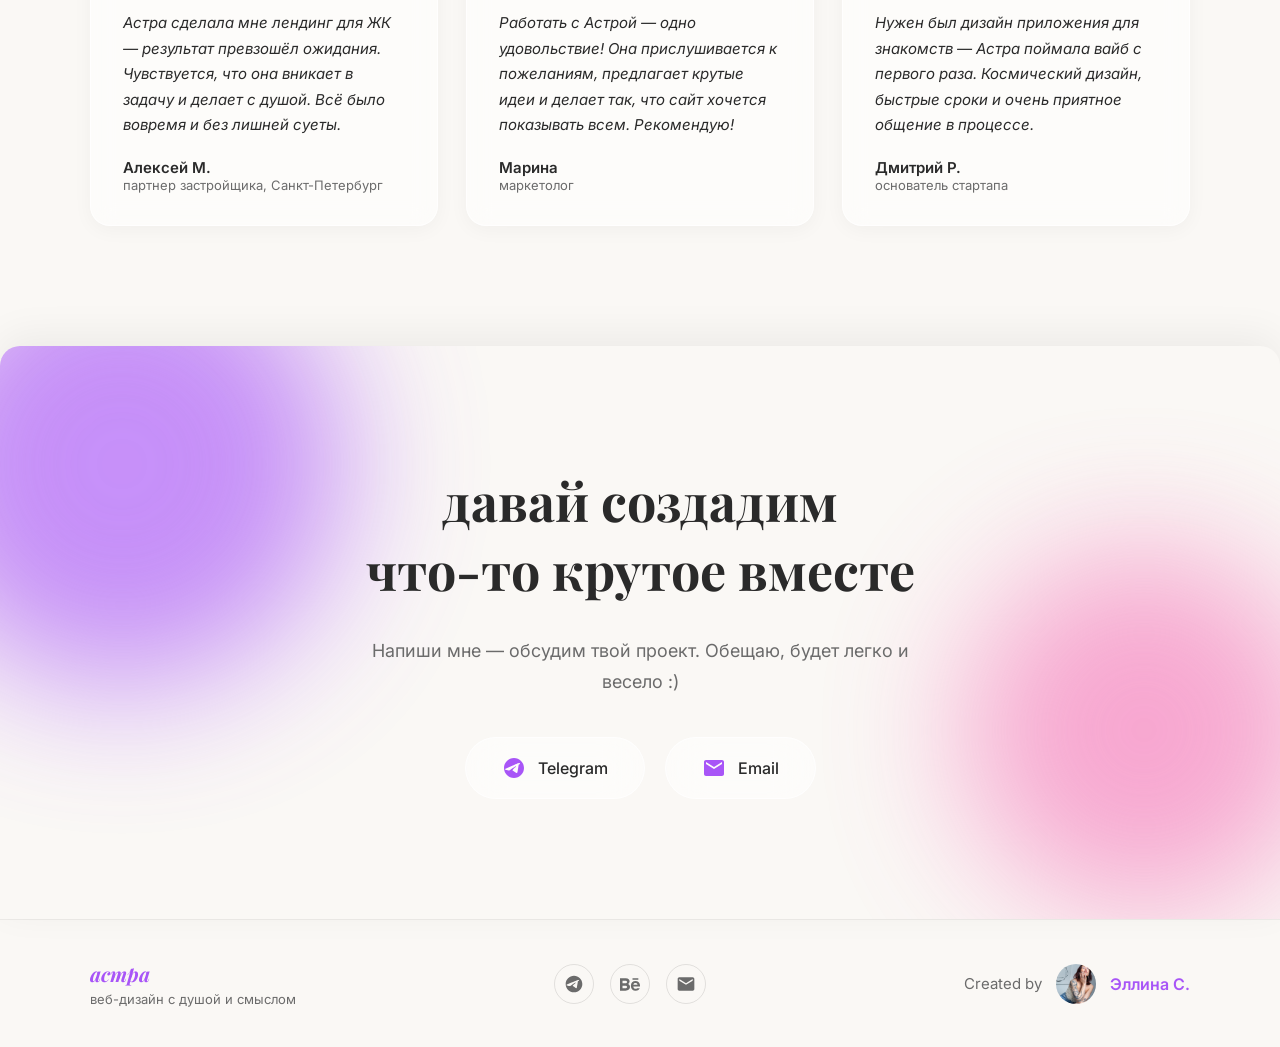
==== commit ee495cab: "Новая страница /marketplace/ — портфолио инфографики для маркетплейсов - 8 кейсов (31 карточка): гла" ====
--- a/index.html
+++ b/index.html
@@ -245,6 +245,42 @@
 
   </section>
 
+  <!-- Marketplace Preview Section -->
+  <section class="mp" id="marketplace">
+    <div class="mp__container">
+      <div class="mp__head">
+        <div>
+          <span class="mp__eyebrow reveal">новое направление</span>
+          <h2 class="section-title reveal">инфографика<br>для маркетплейсов</h2>
+        </div>
+        <p class="mp__lead reveal">Собираю наборы карточек для Wildberries и Ozon: главное фото, преимущества, состав и сценарии использования — в едином стиле и по требованиям площадки.</p>
+      </div>
+      <a href="marketplace/" class="mp__grid reveal-up" aria-label="Смотреть кейсы инфографики для маркетплейсов">
+        <div class="mp__card"><img src="marketplace/img/termokruzhka/web/1.jpg" alt="Карточка термокружки" loading="lazy"></div>
+        <div class="mp__card"><img src="marketplace/img/dukhi/web/1.jpg" alt="Карточка духов" loading="lazy"></div>
+        <div class="mp__card"><img src="marketplace/img/pylesos/web/1.jpg" alt="Карточка пылесоса" loading="lazy"></div>
+        <div class="mp__card"><img src="marketplace/img/syvorotka/web/1.jpg" alt="Карточка сыворотки" loading="lazy"></div>
+        <div class="mp__card mp__card--last">
+          <img src="marketplace/img/skrab/web/1.jpg" alt="Карточка скраба" loading="lazy">
+          <span class="mp__more">ещё 4 набора</span>
+        </div>
+      </a>
+      <div class="mp__stats reveal">
+        <div class="mp__stat"><b>8</b><span>наборов карточек</span></div>
+        <div class="mp__stat"><b>31</b><span>готовая карточка</span></div>
+        <div class="mp__stat"><b>6</b><span>категорий товаров</span></div>
+      </div>
+      <div class="mp__cta reveal">
+        <a href="marketplace/" class="mp__btn magnetic" data-strength="20">
+          <span>смотреть кейсы с разбором</span>
+          <svg width="20" height="20" viewBox="0 0 20 20" fill="none">
+            <path d="M4 16L16 4M16 4H6M16 4V14" stroke="currentColor" stroke-width="2" stroke-linecap="round" stroke-linejoin="round"/>
+          </svg>
+        </a>
+      </div>
+    </div>
+  </section>
+
   <!-- Tools Section -->
   <section class="tools">
     <h2 class="section-title section-title--center reveal">мои инструменты</h2>
--- a/style.css
+++ b/style.css
@@ -1819,3 +1819,164 @@
     font-size: 18px;
   }
 }
+
+/* ===== MARKETPLACE PREVIEW ===== */
+.mp {
+  padding: 120px 48px;
+  position: relative;
+}
+
+.mp__container {
+  max-width: 1240px;
+  margin: 0 auto;
+}
+
+.mp__head {
+  display: grid;
+  grid-template-columns: 1fr 1fr;
+  gap: 48px;
+  align-items: end;
+  margin-bottom: 48px;
+}
+
+.mp__eyebrow {
+  display: inline-block;
+  font-size: 12px;
+  font-weight: 600;
+  color: var(--accent);
+  background: rgba(168, 85, 247, 0.1);
+  padding: 7px 16px;
+  border-radius: 100px;
+  margin-bottom: 20px;
+}
+
+.mp__head .section-title {
+  margin-bottom: 0;
+}
+
+.mp__lead {
+  font-size: 16px;
+  line-height: 1.8;
+  color: var(--text-light);
+  padding-bottom: 6px;
+}
+
+.mp__grid {
+  display: grid;
+  grid-template-columns: repeat(5, 1fr);
+  gap: 16px;
+  align-items: center;
+  margin-bottom: 48px;
+}
+
+.mp__card {
+  position: relative;
+  line-height: 0;
+  transition: transform var(--transition);
+}
+
+.mp__card img {
+  width: 100%;
+  height: auto;
+  display: block;
+}
+
+.mp__grid:hover .mp__card {
+  transform: translateY(-6px);
+}
+
+.mp__card--last::after {
+  content: '';
+  position: absolute;
+  inset: 0;
+  background: linear-gradient(180deg, rgba(28, 26, 25, 0.15), rgba(28, 26, 25, 0.72));
+}
+
+.mp__more {
+  position: absolute;
+  inset: 0;
+  z-index: 2;
+  display: flex;
+  align-items: center;
+  justify-content: center;
+  text-align: center;
+  padding: 0 12px;
+  color: #fff;
+  font-size: 15px;
+  font-weight: 600;
+}
+
+.mp__stats {
+  display: flex;
+  gap: 48px;
+  flex-wrap: wrap;
+  padding-top: 32px;
+  border-top: 1px solid rgba(0, 0, 0, 0.08);
+}
+
+.mp__stat b {
+  font-family: 'Playfair Display', serif;
+  font-size: 38px;
+  font-weight: 700;
+  color: var(--accent);
+  display: block;
+  line-height: 1.1;
+}
+
+.mp__stat span {
+  font-size: 14px;
+  color: var(--text-light);
+}
+
+.mp__cta {
+  margin-top: 44px;
+  text-align: center;
+}
+
+.mp__btn {
+  display: inline-flex;
+  align-items: center;
+  gap: 10px;
+  padding: 16px 32px;
+  border-radius: 100px;
+  font-size: 15px;
+  font-weight: 500;
+  color: #fff;
+  background: linear-gradient(135deg, #a855f7, #ec4899);
+  transition: transform var(--transition), box-shadow var(--transition);
+}
+
+.mp__btn:hover {
+  transform: translateY(-3px);
+  box-shadow: 0 14px 34px rgba(168, 85, 247, 0.28);
+}
+
+@media (max-width: 900px) {
+  .mp {
+    padding: 80px 24px;
+  }
+  .mp__head {
+    grid-template-columns: 1fr;
+    gap: 20px;
+    align-items: start;
+  }
+  .mp__grid {
+    grid-template-columns: repeat(3, 1fr);
+    gap: 10px;
+  }
+  .mp__card:nth-child(4) {
+    display: none;
+  }
+  .mp__stats {
+    gap: 28px;
+  }
+  .mp__stat b {
+    font-size: 30px;
+  }
+}
+
+@media (max-width: 560px) {
+  .mp__grid {
+    grid-template-columns: repeat(2, 1fr);
+  }
+}
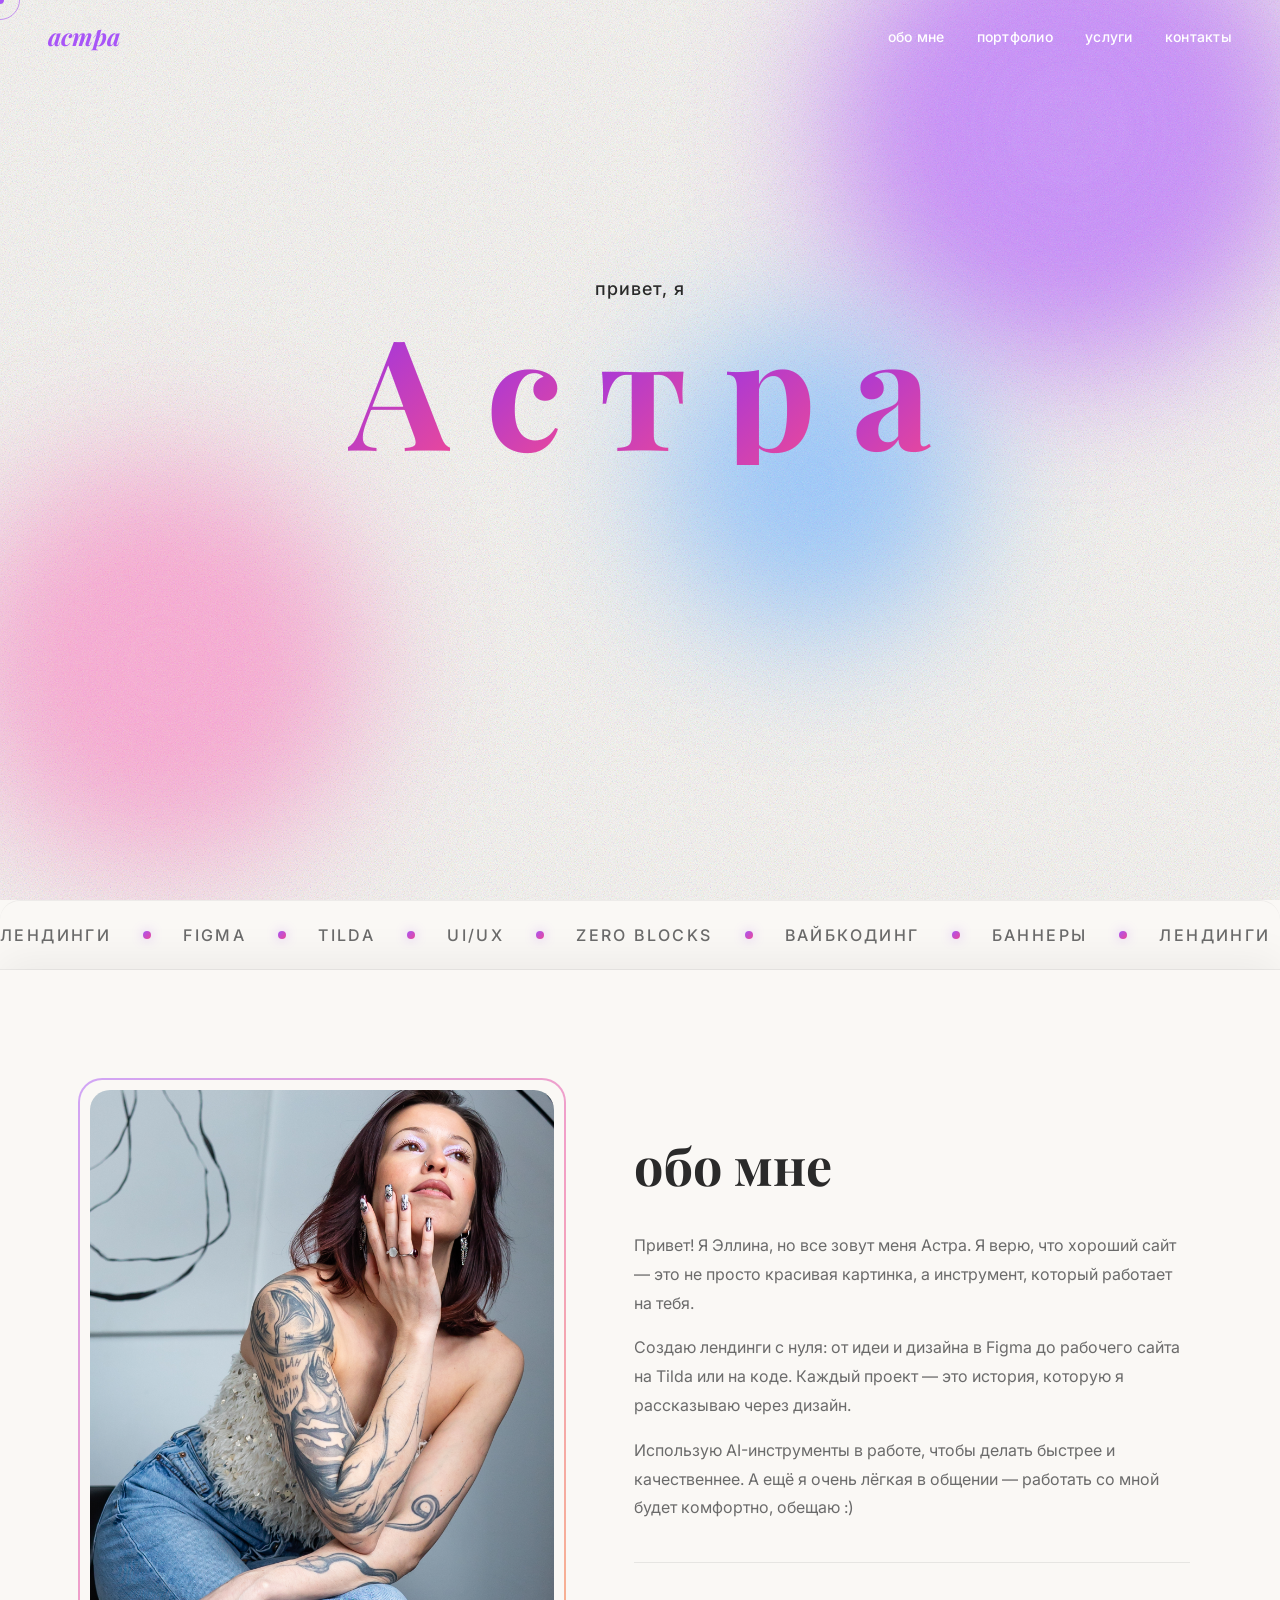
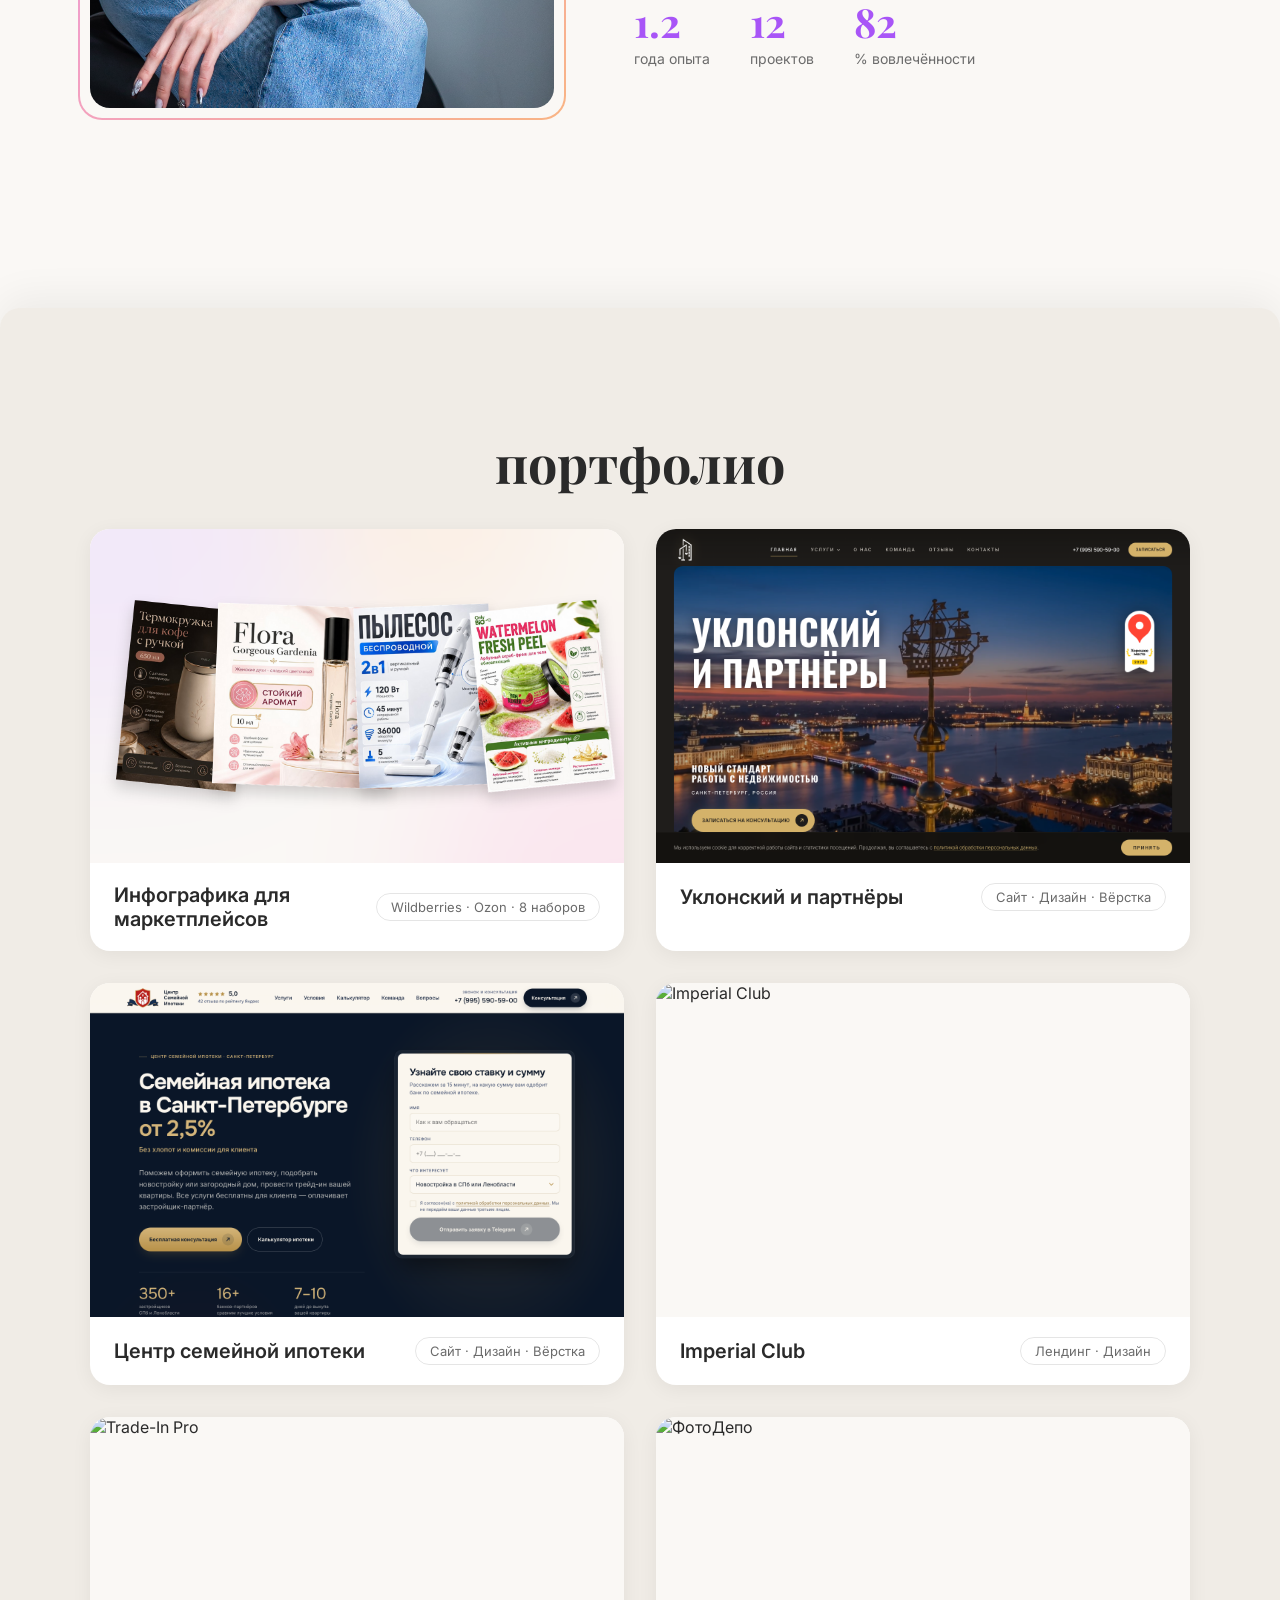
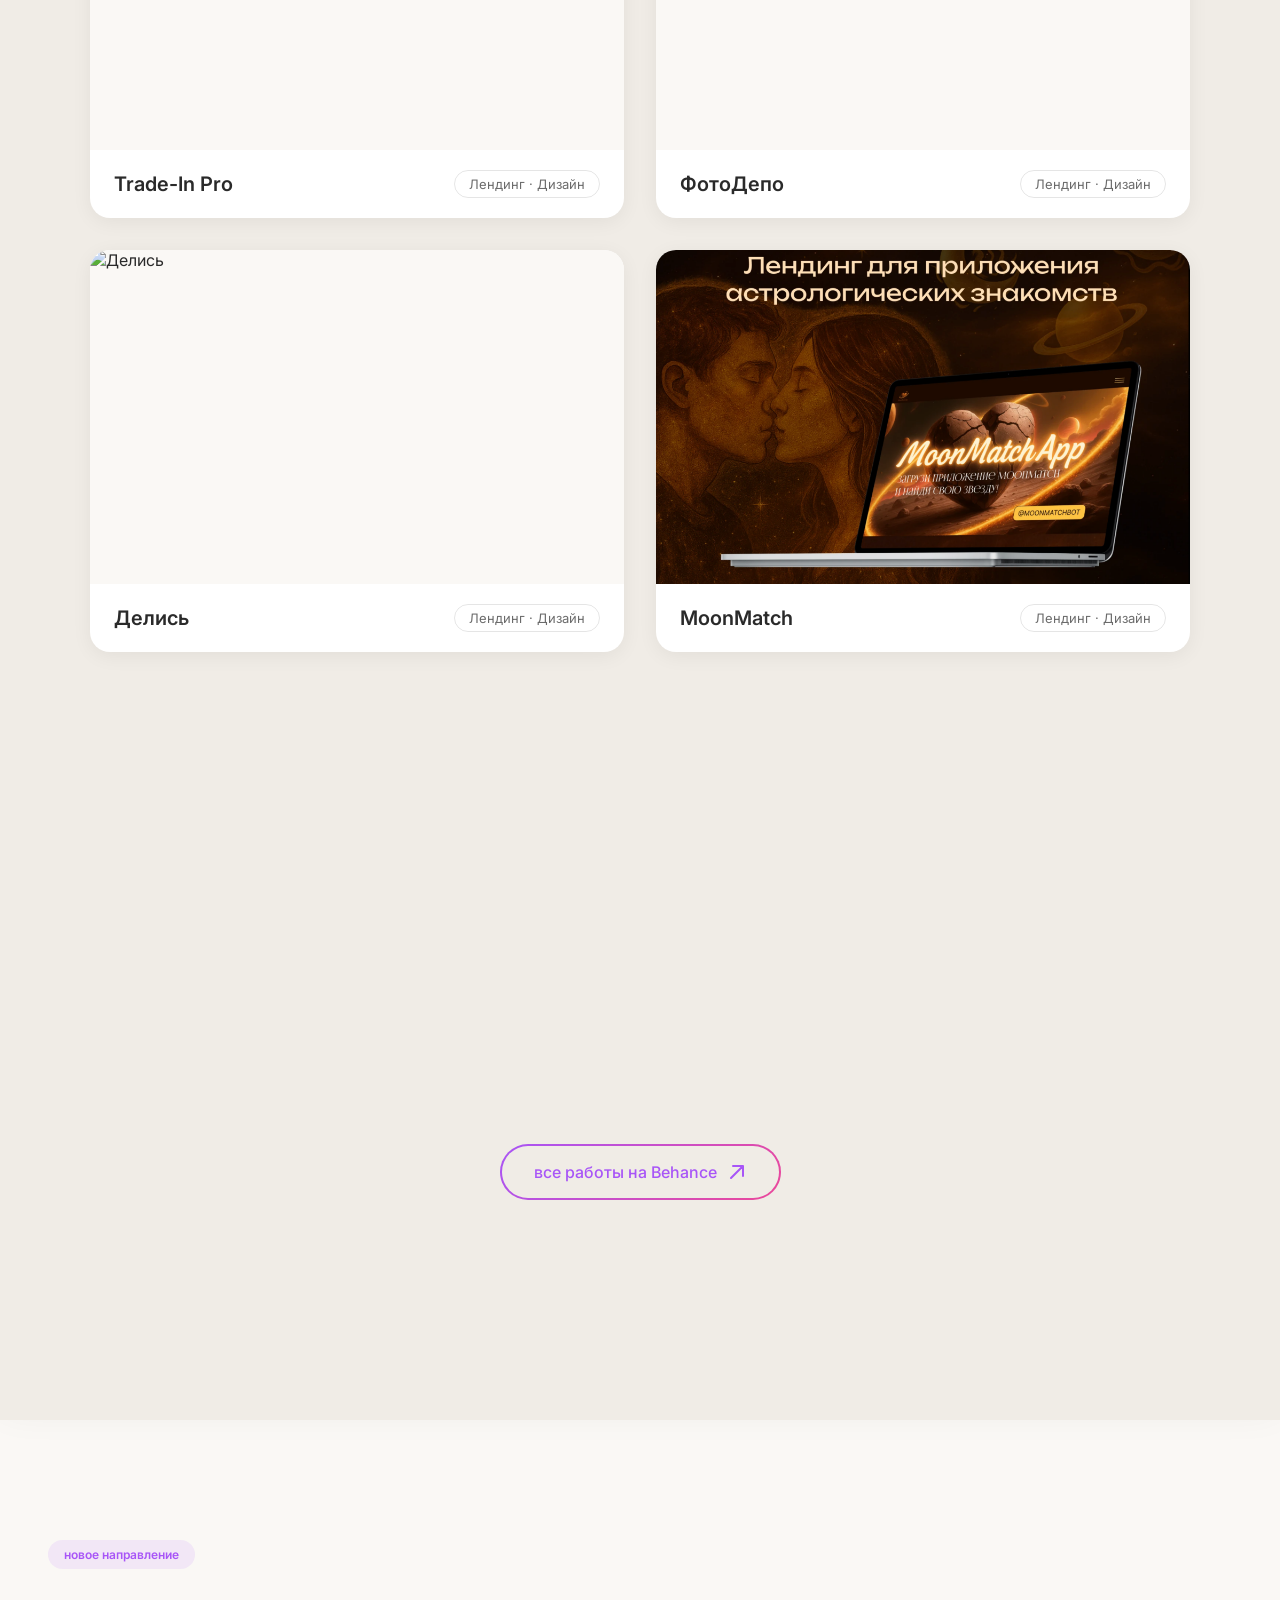
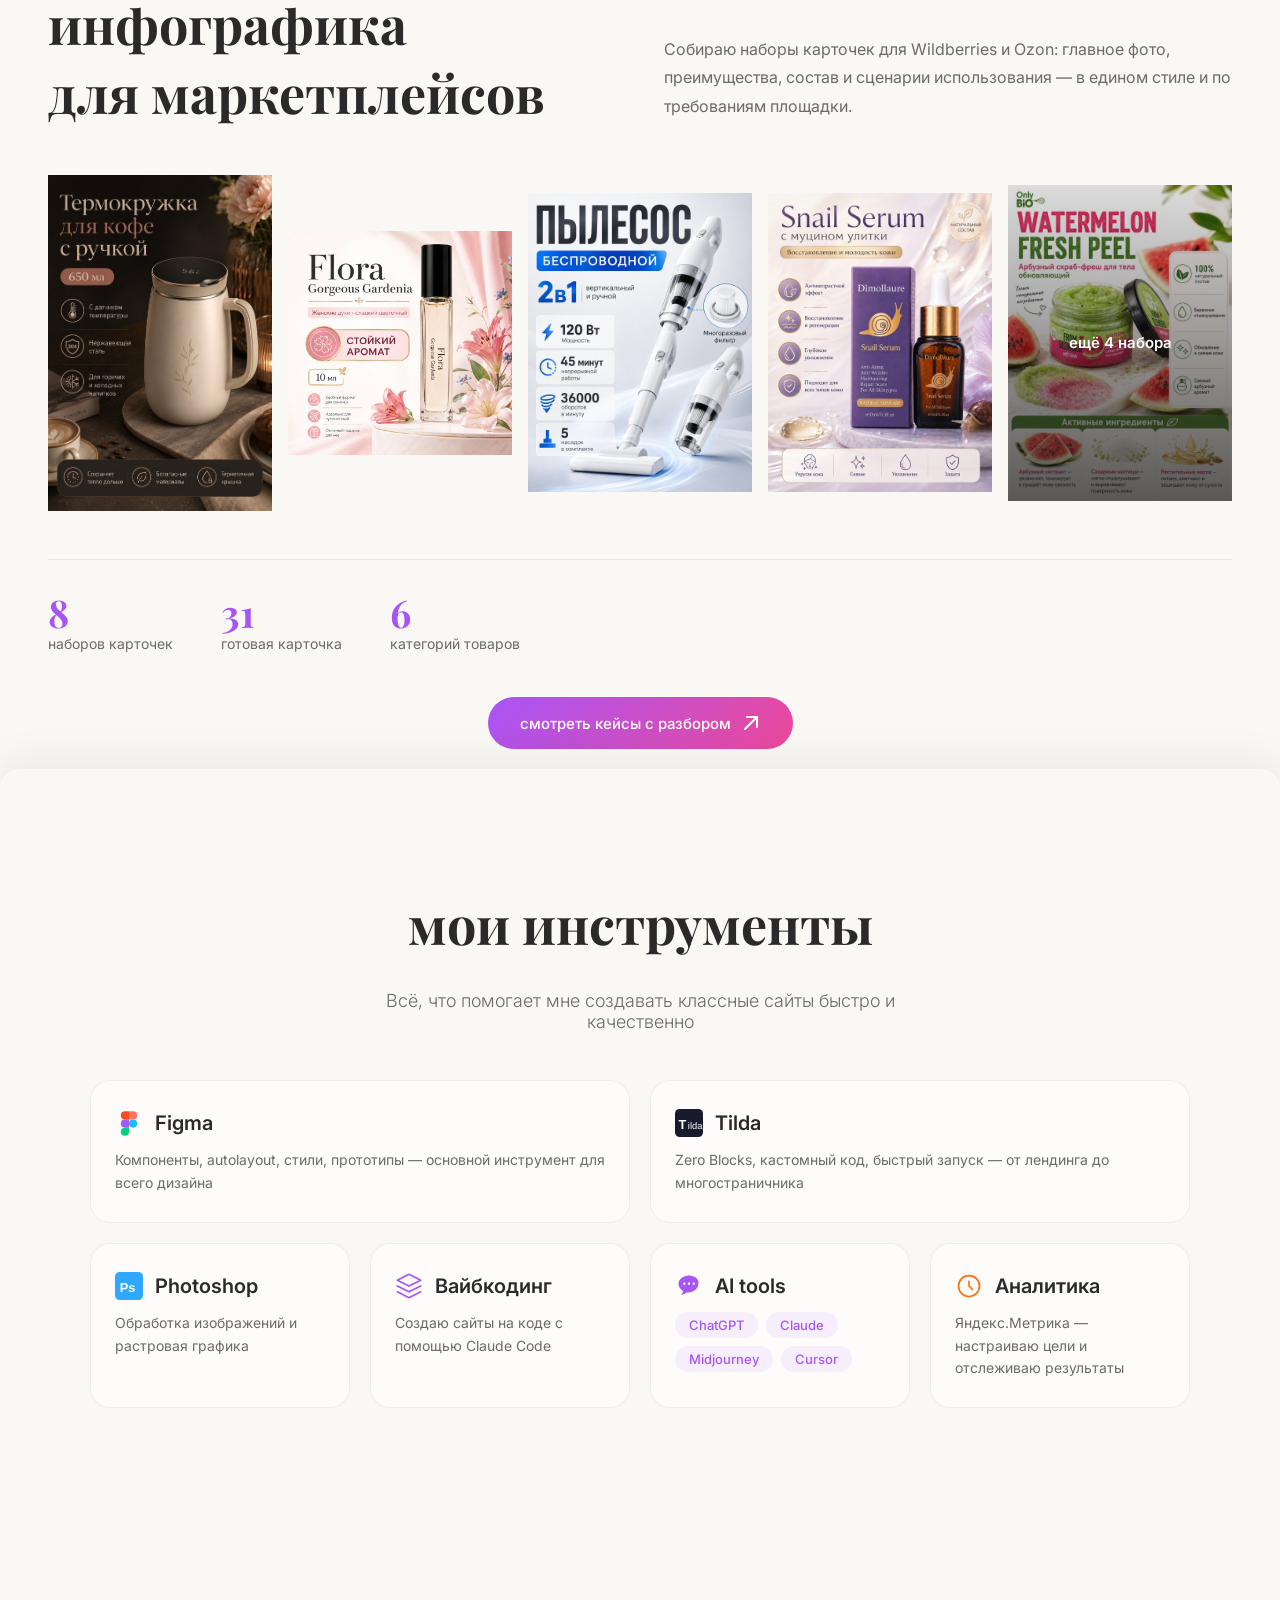
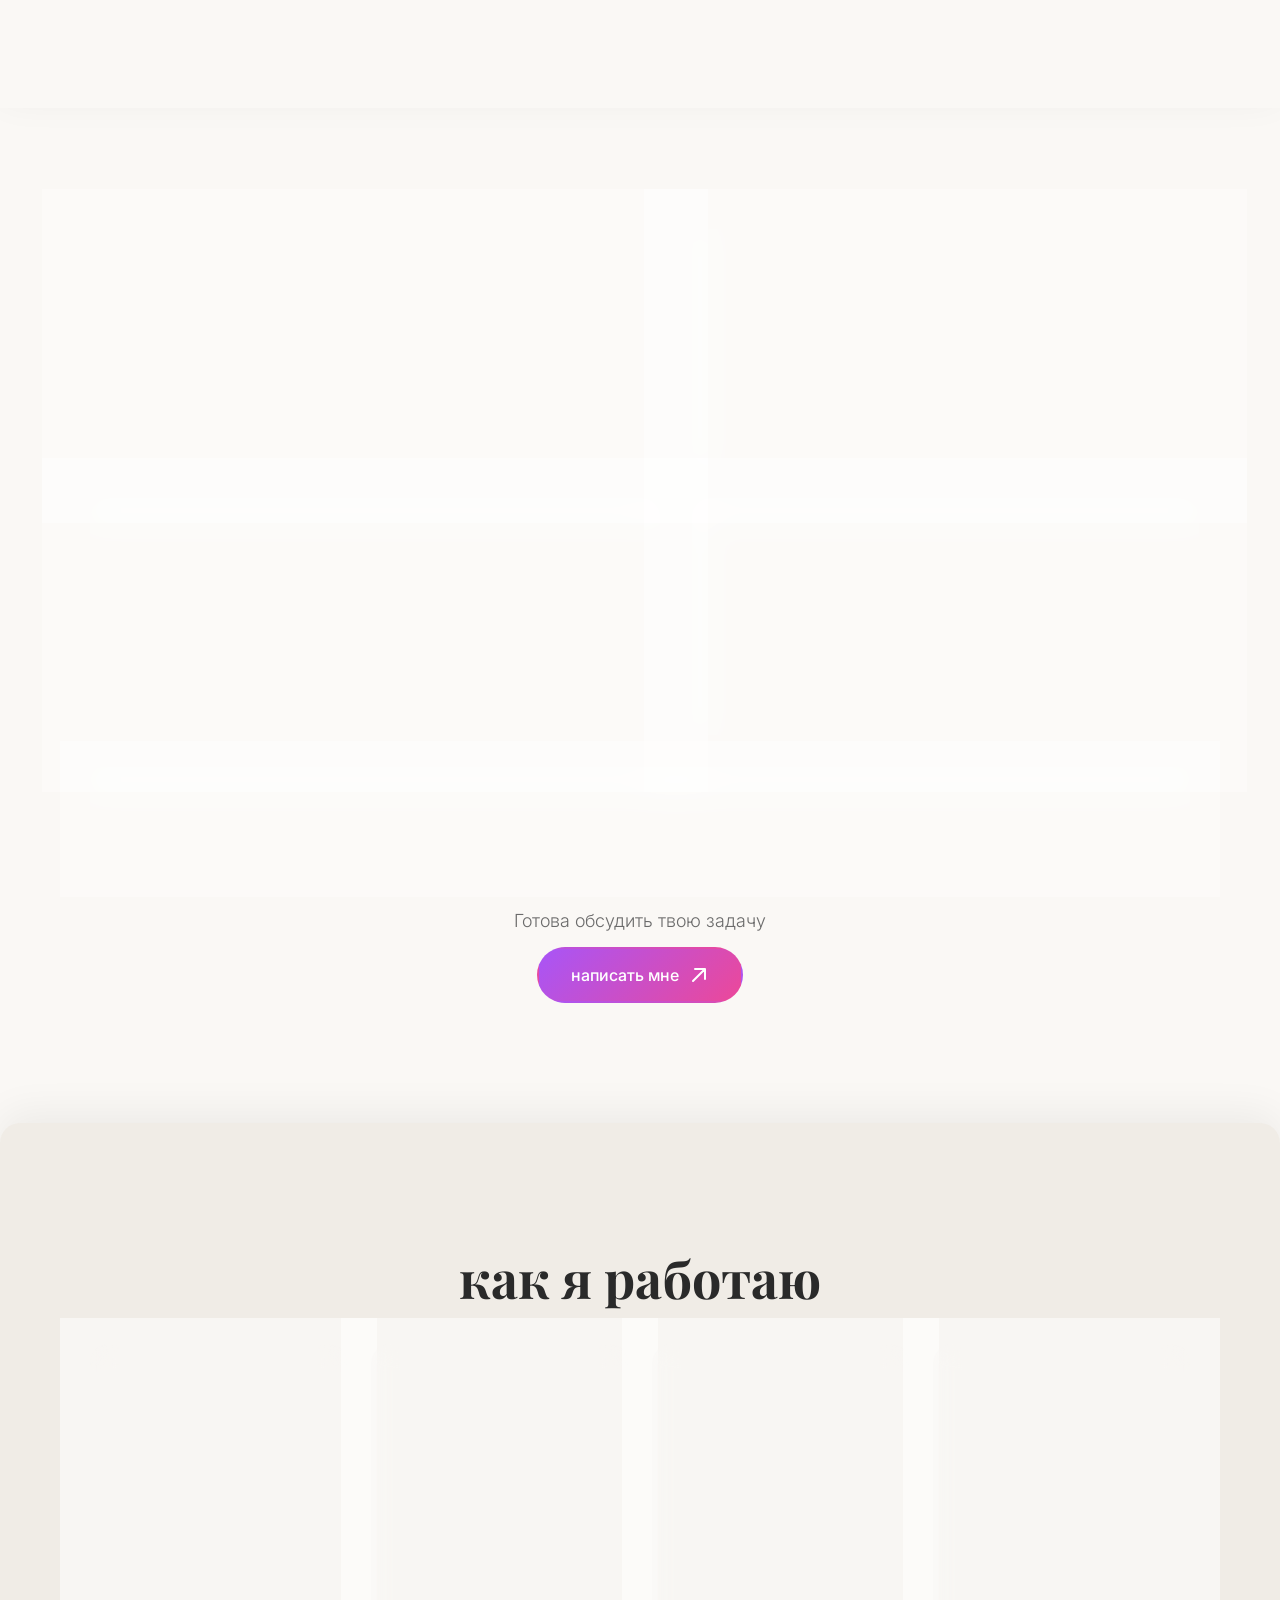
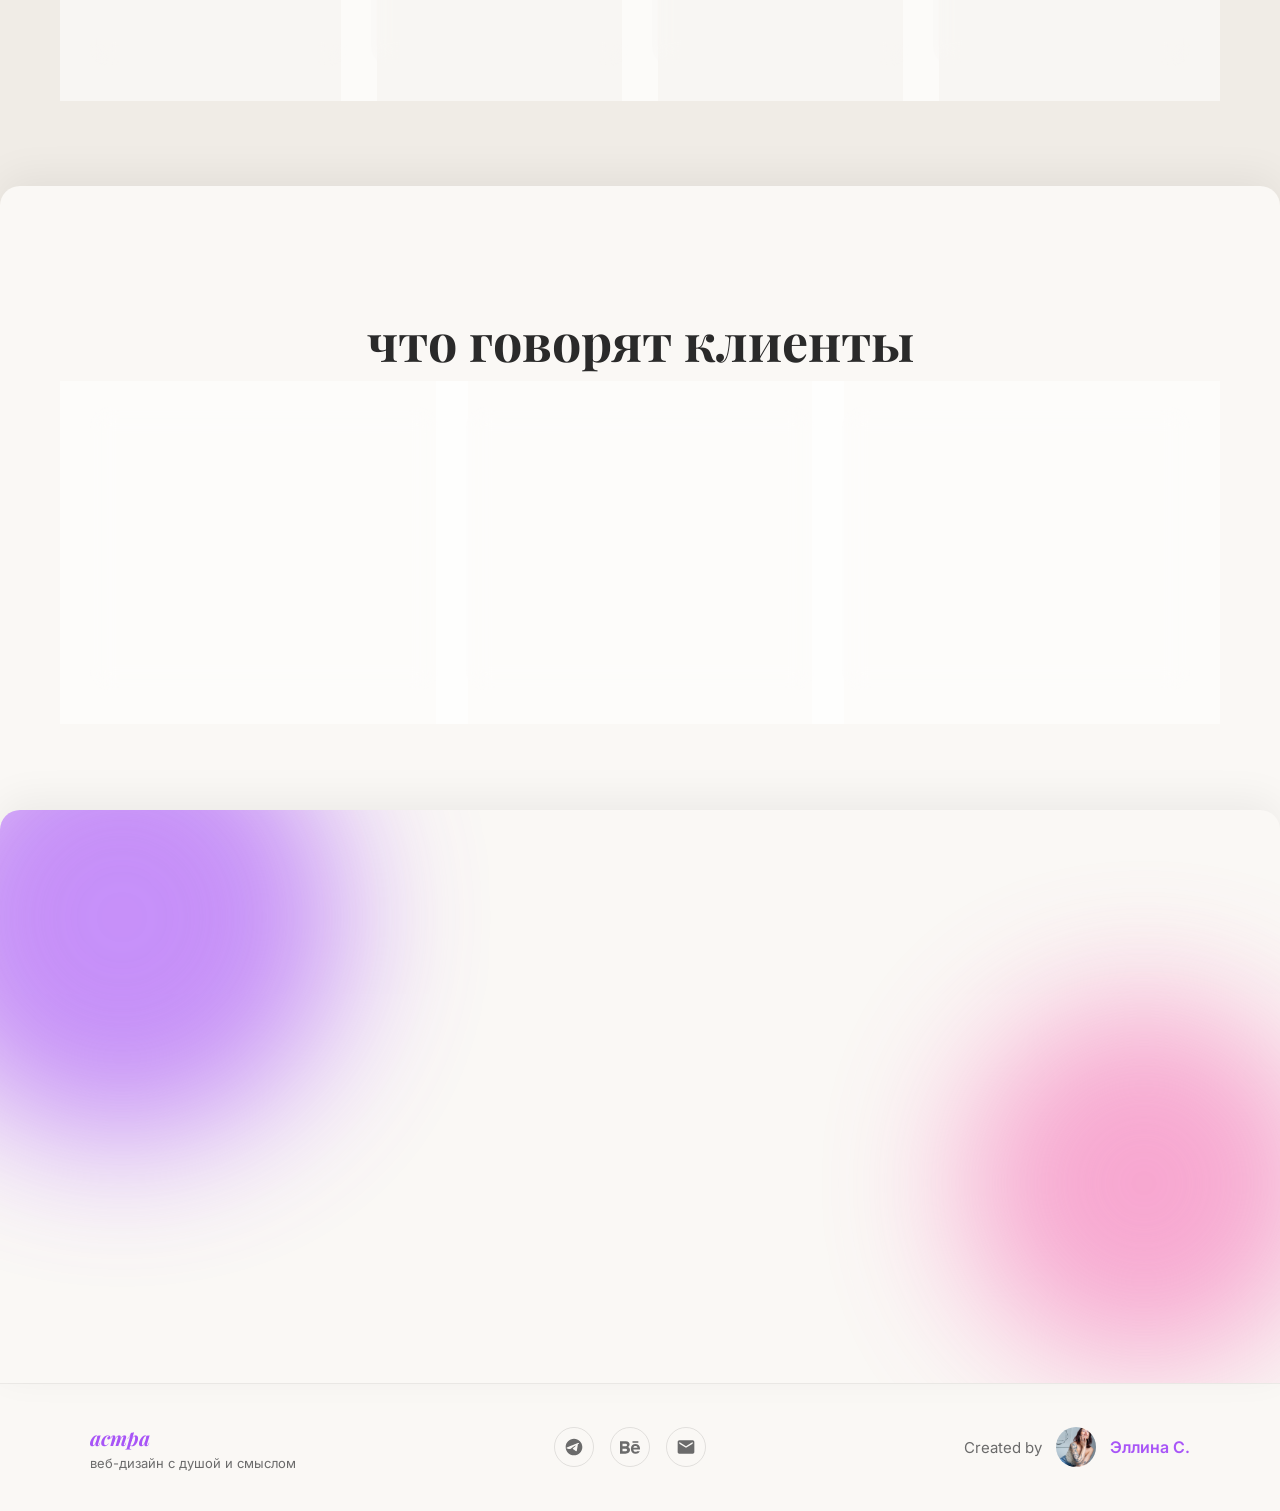
==== commit 62a232b4: "Карточка «Инфографика для маркетплейсов» в сетке портфолио на главной Co-Authored-By: Claude Opus 5 " ====
--- a/index.html
+++ b/index.html
@@ -160,6 +160,15 @@
   <section class="portfolio" id="portfolio">
     <h2 class="section-title section-title--center reveal">портфолио</h2>
     <div class="portfolio__grid">
+      <a href="marketplace/" class="portfolio__card reveal-up">
+        <div class="portfolio__card-img">
+          <img src="img/project-marketplace.png" alt="Инфографика для маркетплейсов" loading="lazy">
+        </div>
+        <div class="portfolio__card-info">
+          <span class="portfolio__card-name">Инфографика для маркетплейсов</span>
+          <span class="portfolio__card-tag">Wildberries &middot; Ozon &middot; 8 наборов</span>
+        </div>
+      </a>
       <a href="cases/uklonsky/" class="portfolio__card reveal-up">
         <div class="portfolio__card-img">
           <img src="img/project-uklonsky.png" alt="Уклонский и партнёры" loading="lazy">
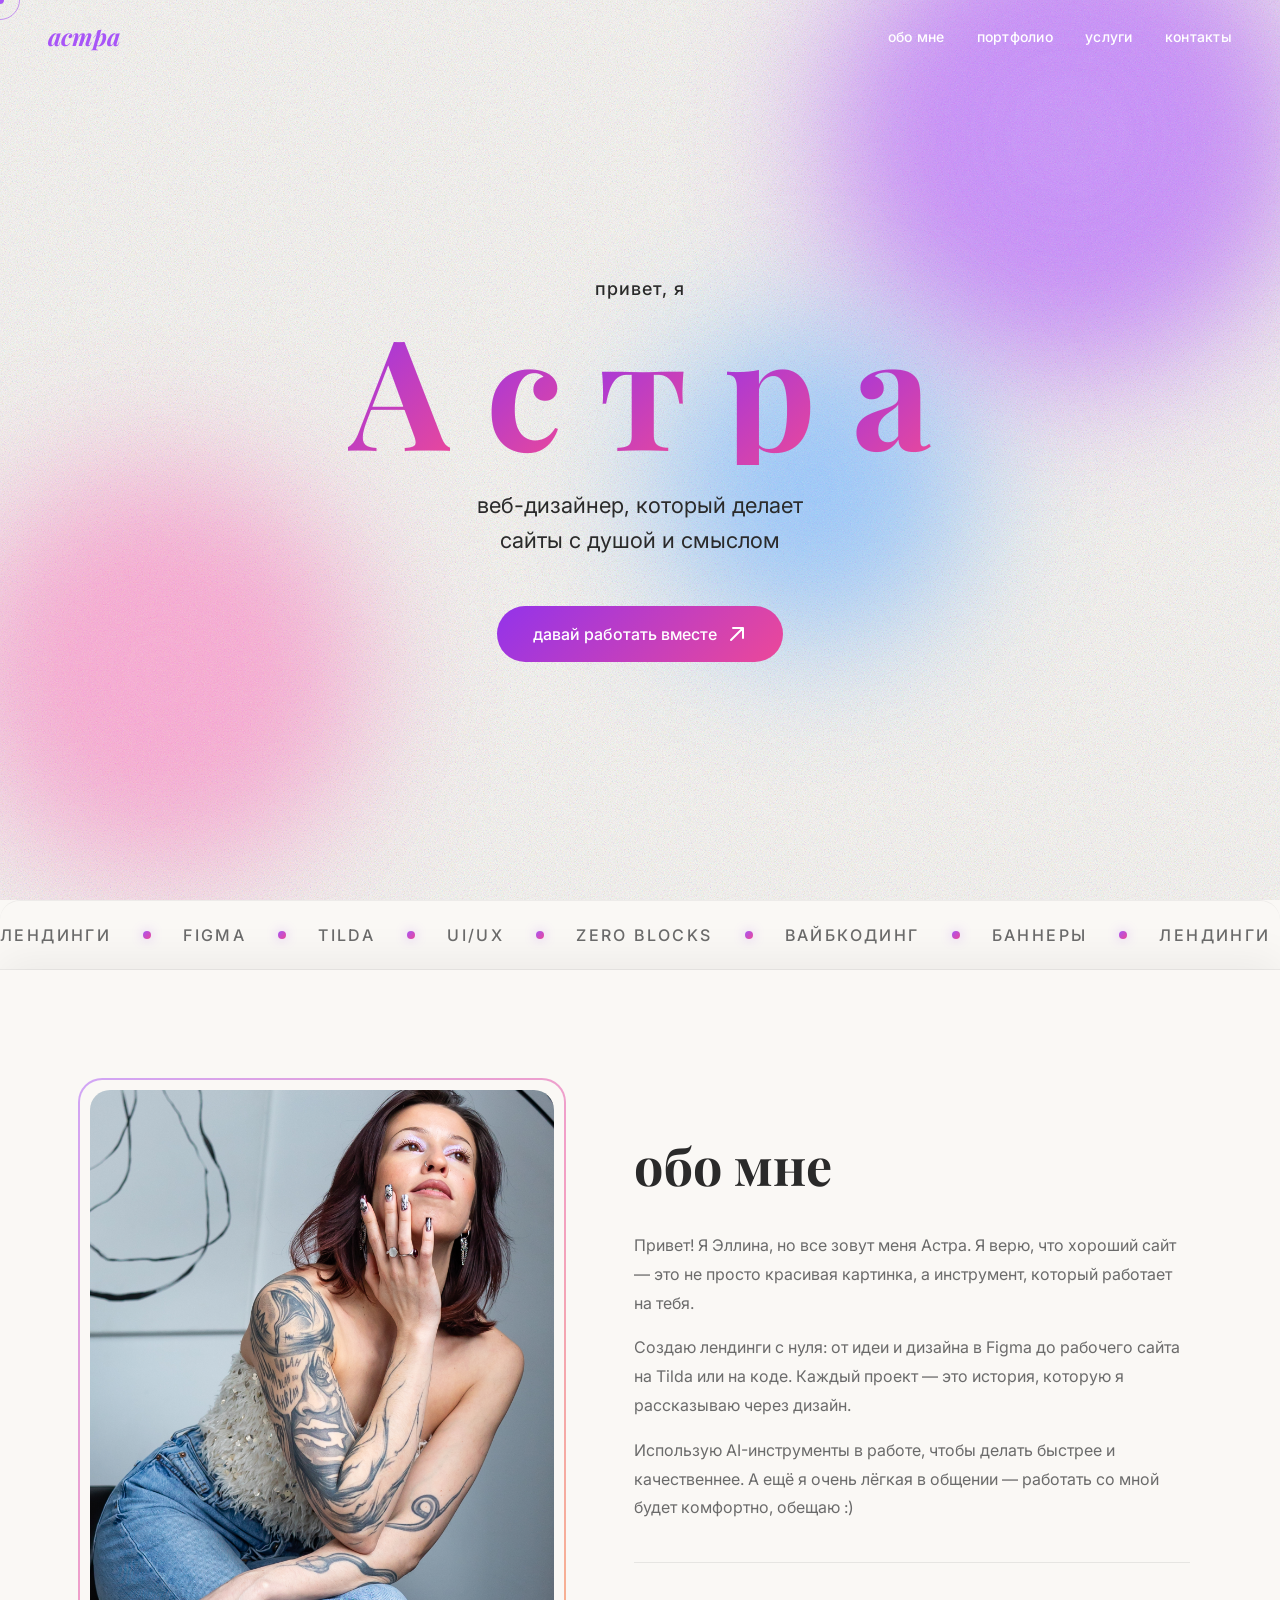
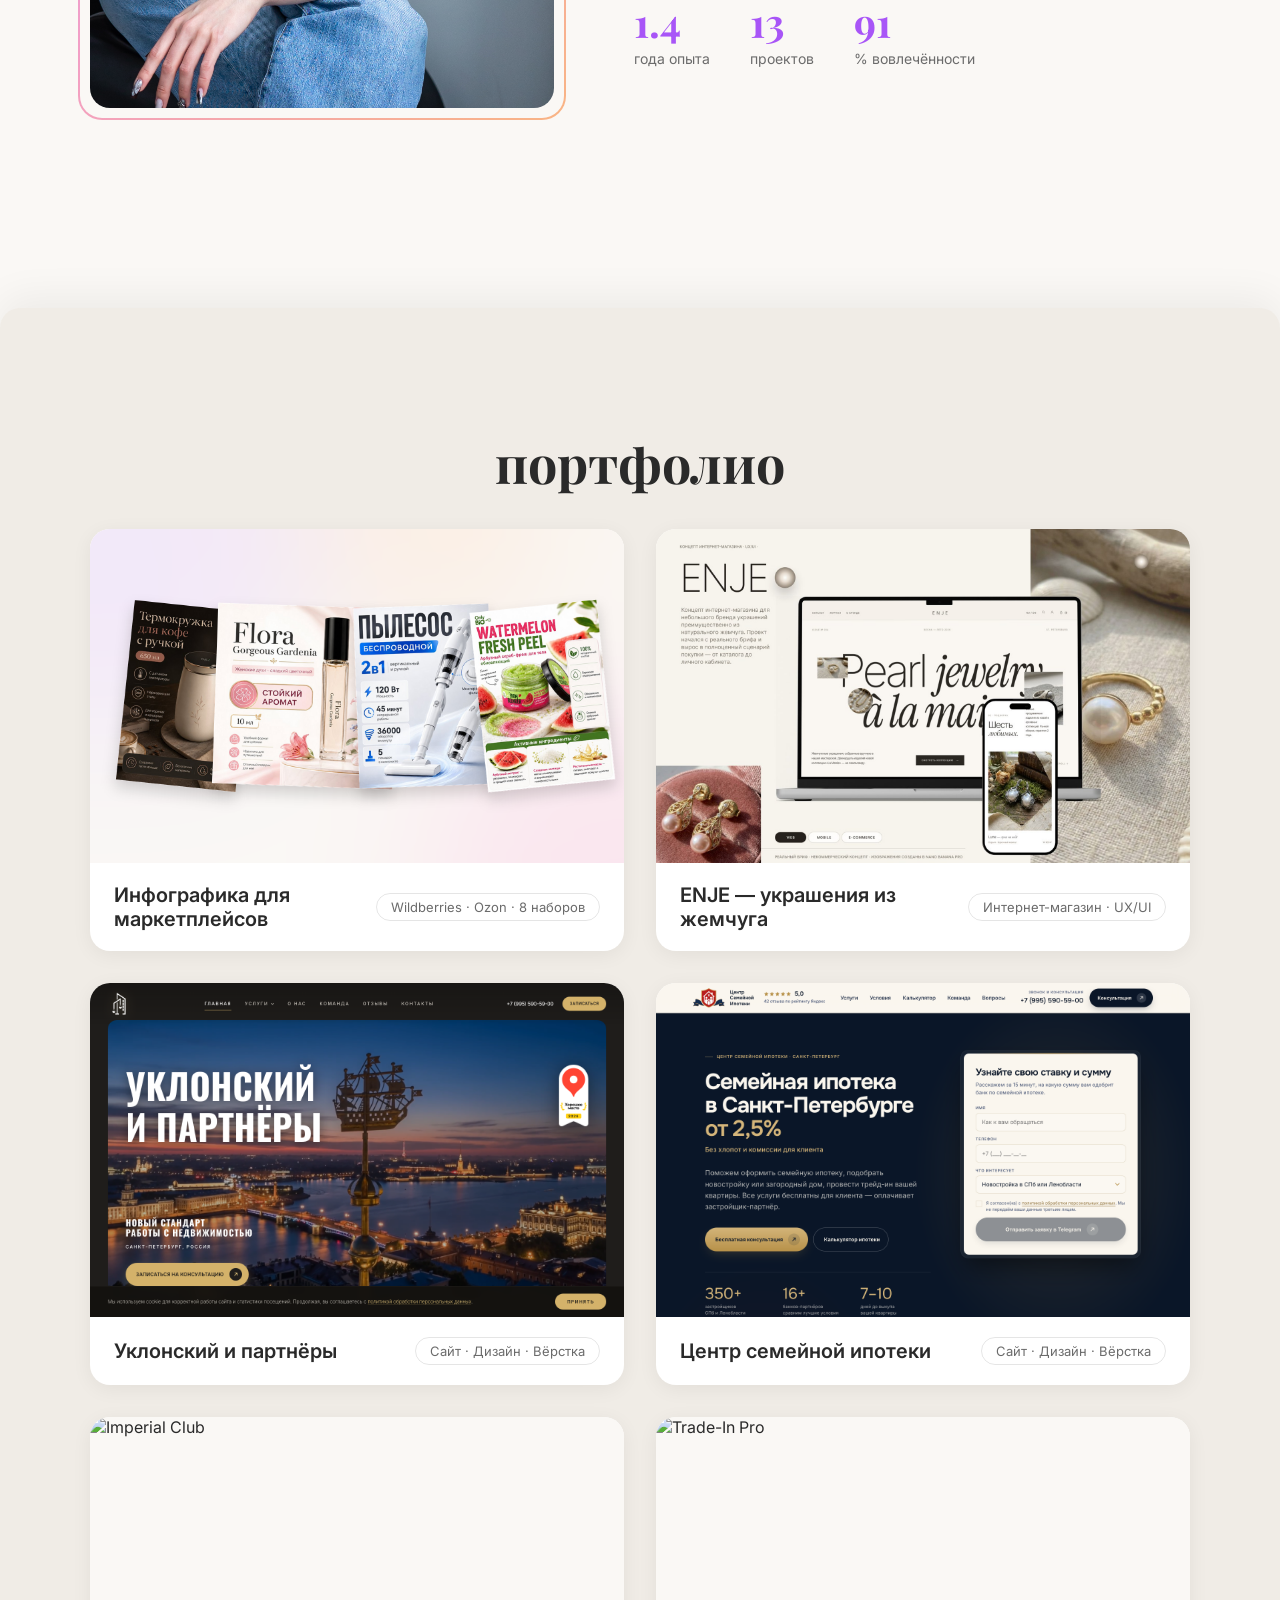
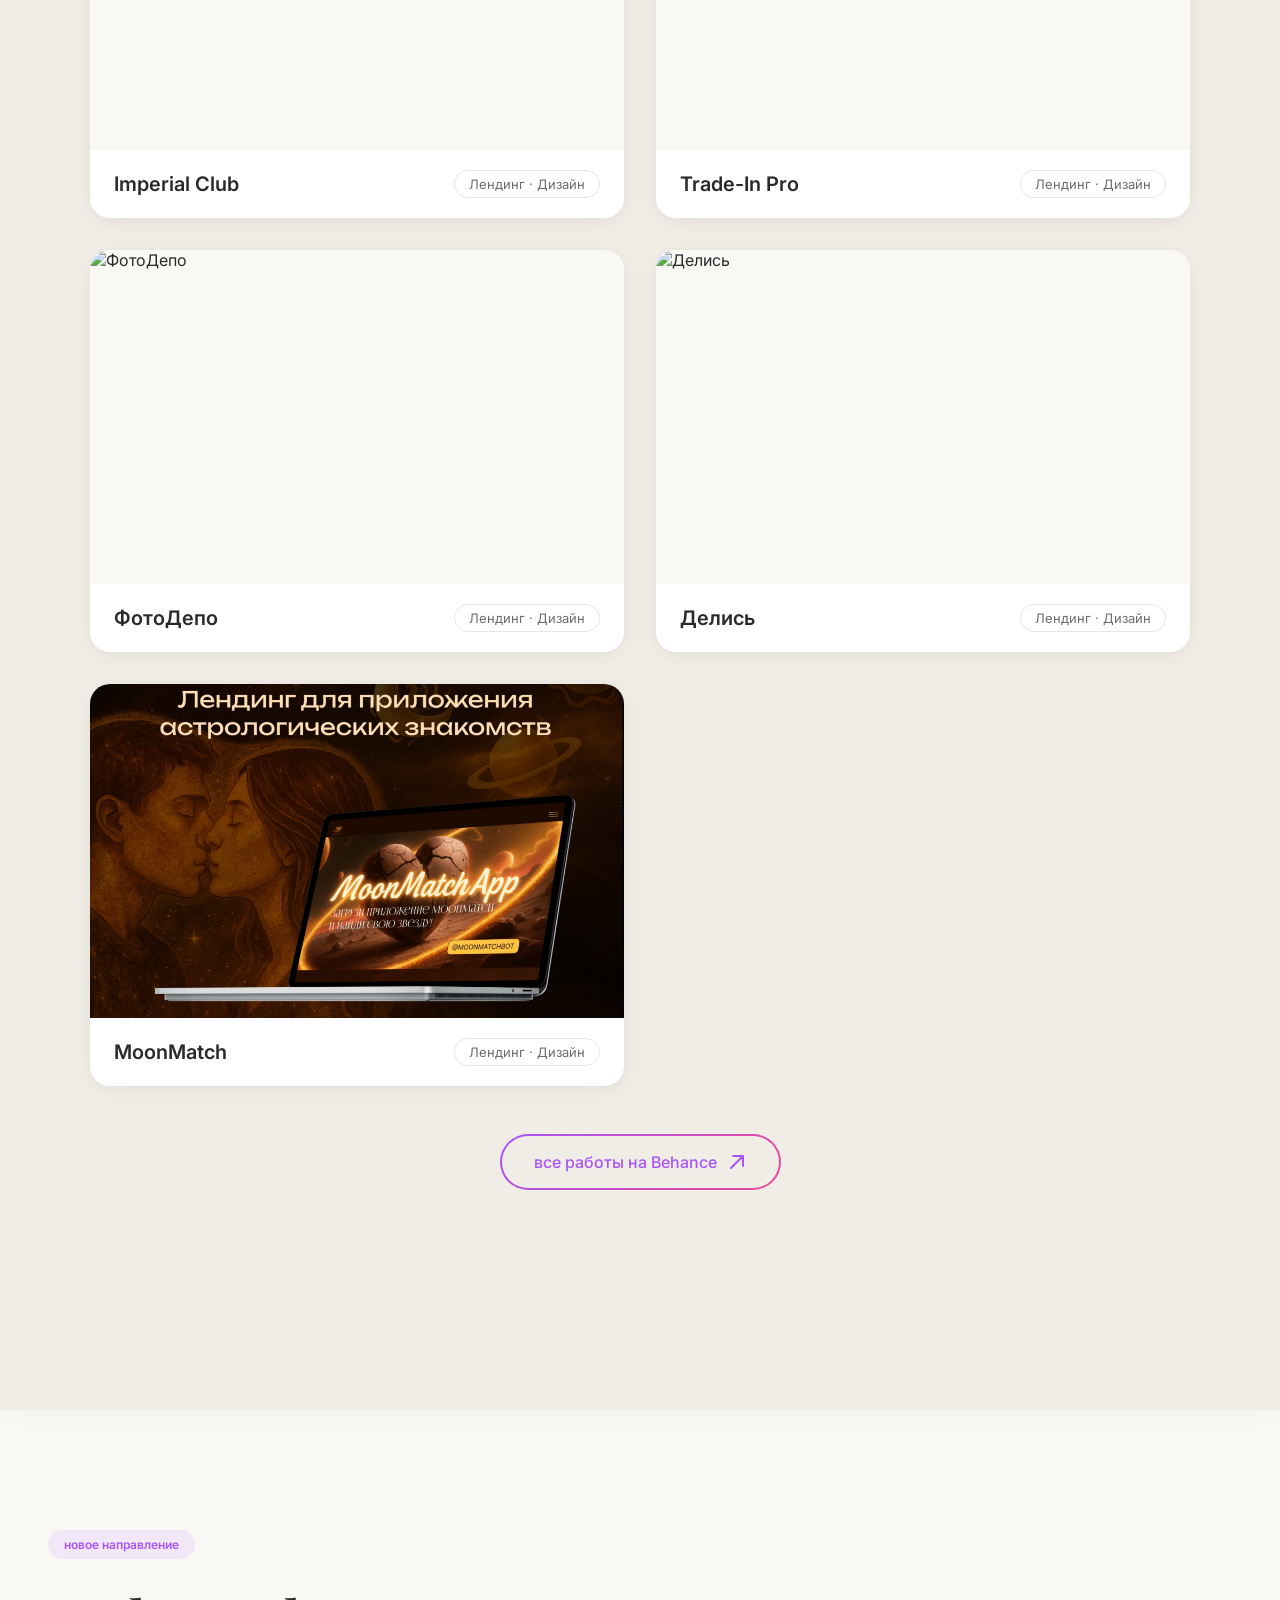
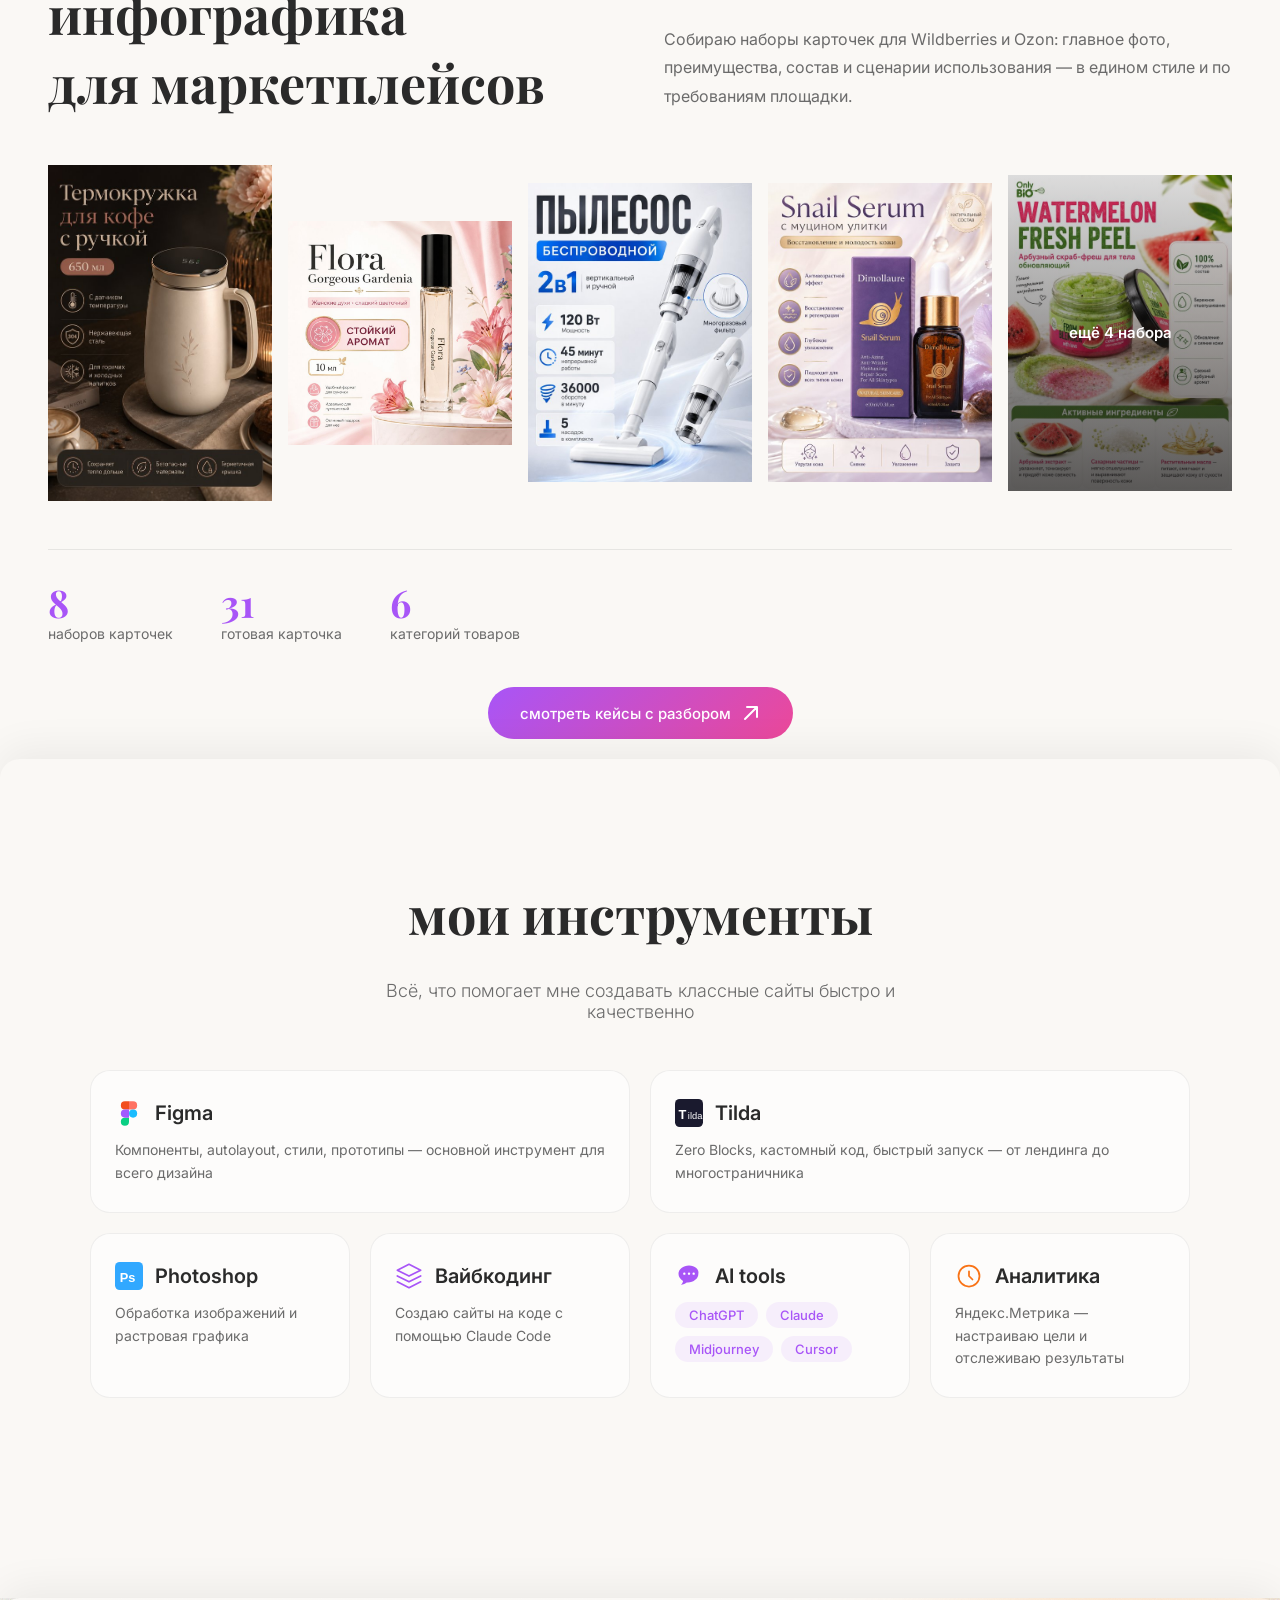
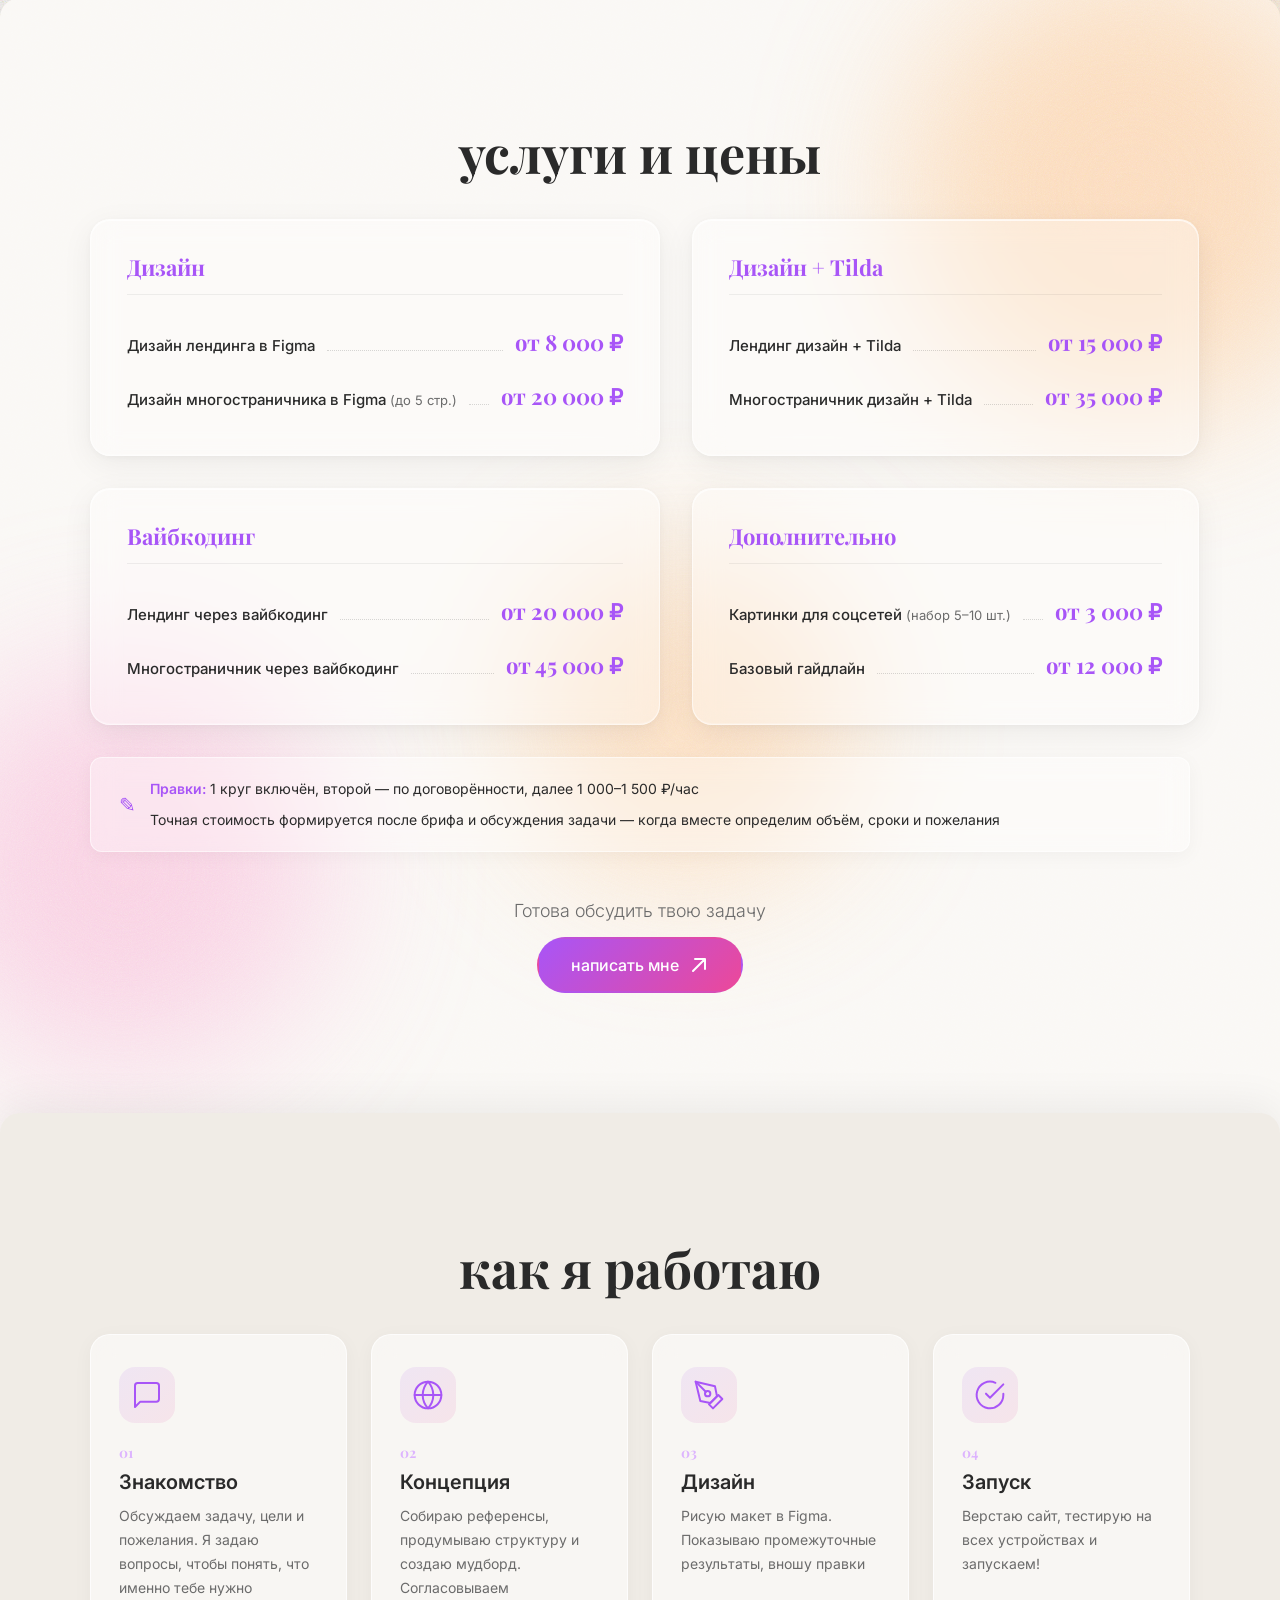
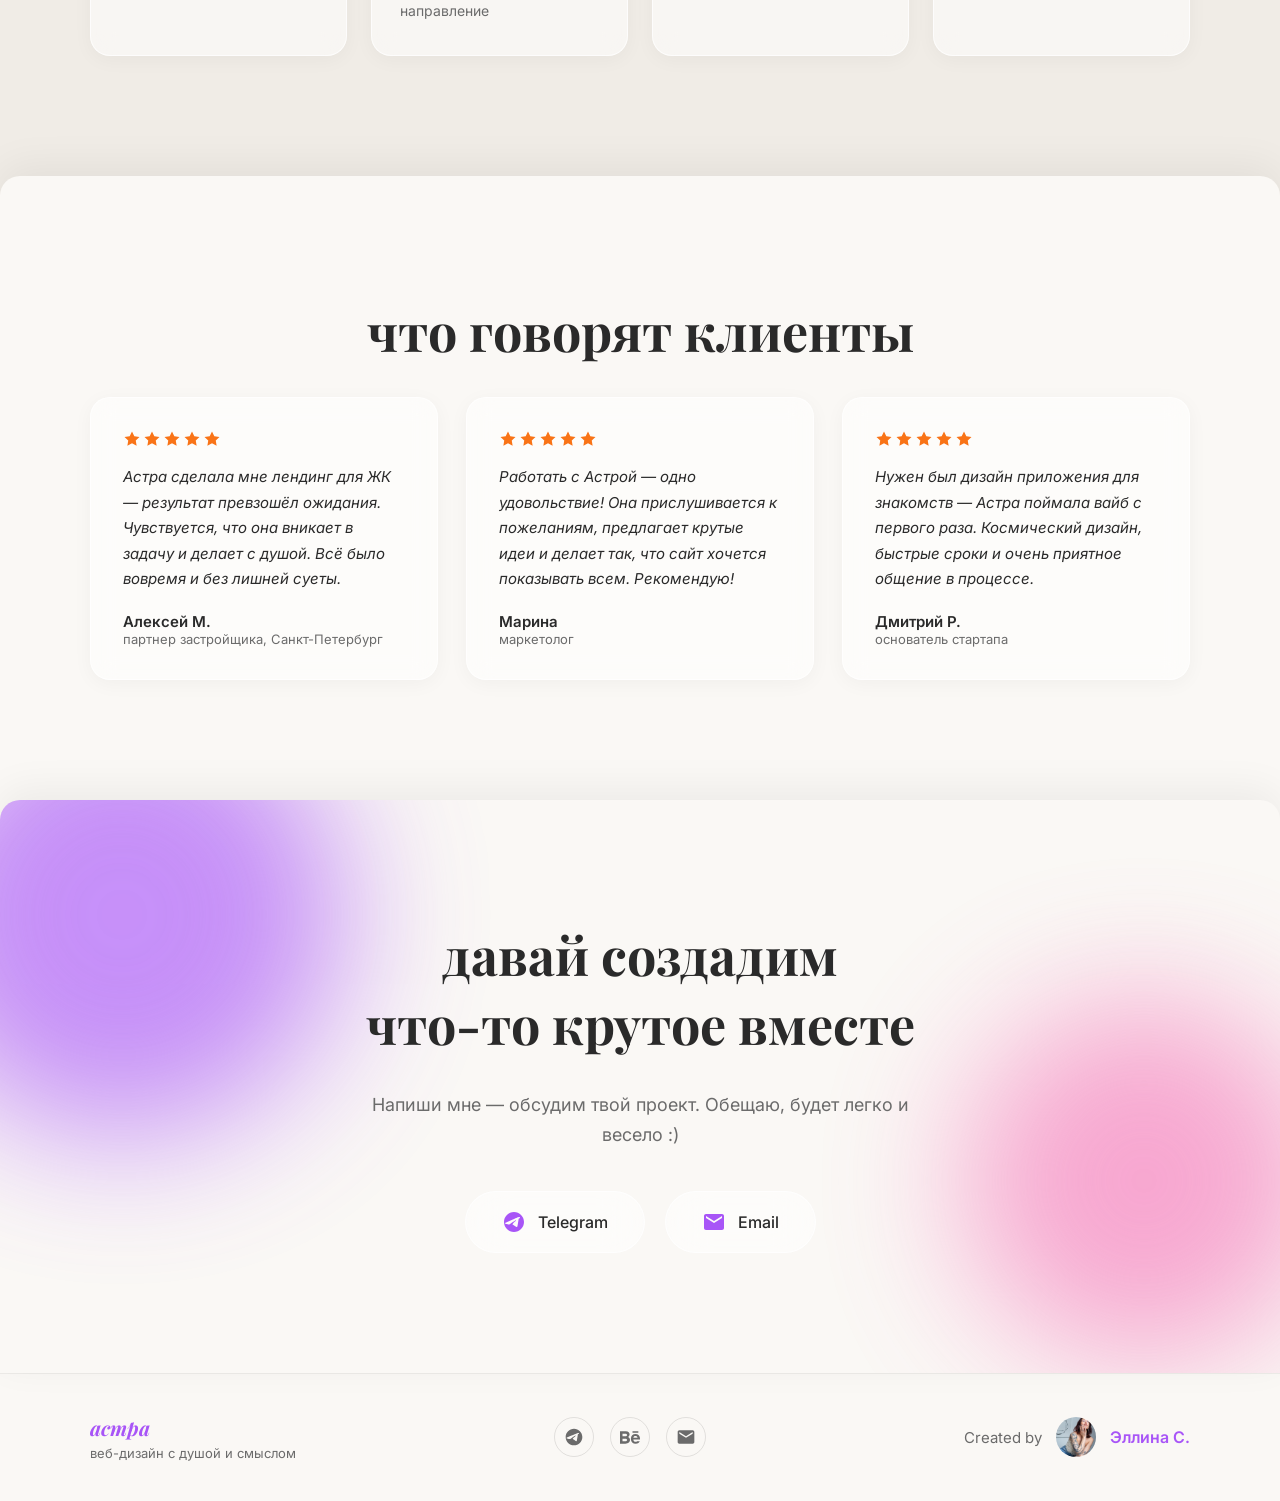
==== commit 86c4aff2: "Кейс ENJE: отдельная страница /cases/enje/ + превью в портфолио на главной 11 разделов сценария поку" ====
--- a/index.html
+++ b/index.html
@@ -169,6 +169,15 @@
           <span class="portfolio__card-tag">Wildberries &middot; Ozon &middot; 8 наборов</span>
         </div>
       </a>
+      <a href="cases/enje/" class="portfolio__card reveal-up">
+        <div class="portfolio__card-img">
+          <img src="img/project-enje.png" alt="ENJE — интернет-магазин украшений" loading="lazy">
+        </div>
+        <div class="portfolio__card-info">
+          <span class="portfolio__card-name">ENJE &mdash; украшения из жемчуга</span>
+          <span class="portfolio__card-tag">Интернет-магазин &middot; UX/UI</span>
+        </div>
+      </a>
       <a href="cases/uklonsky/" class="portfolio__card reveal-up">
         <div class="portfolio__card-img">
           <img src="img/project-uklonsky.png" alt="Уклонский и партнёры" loading="lazy">
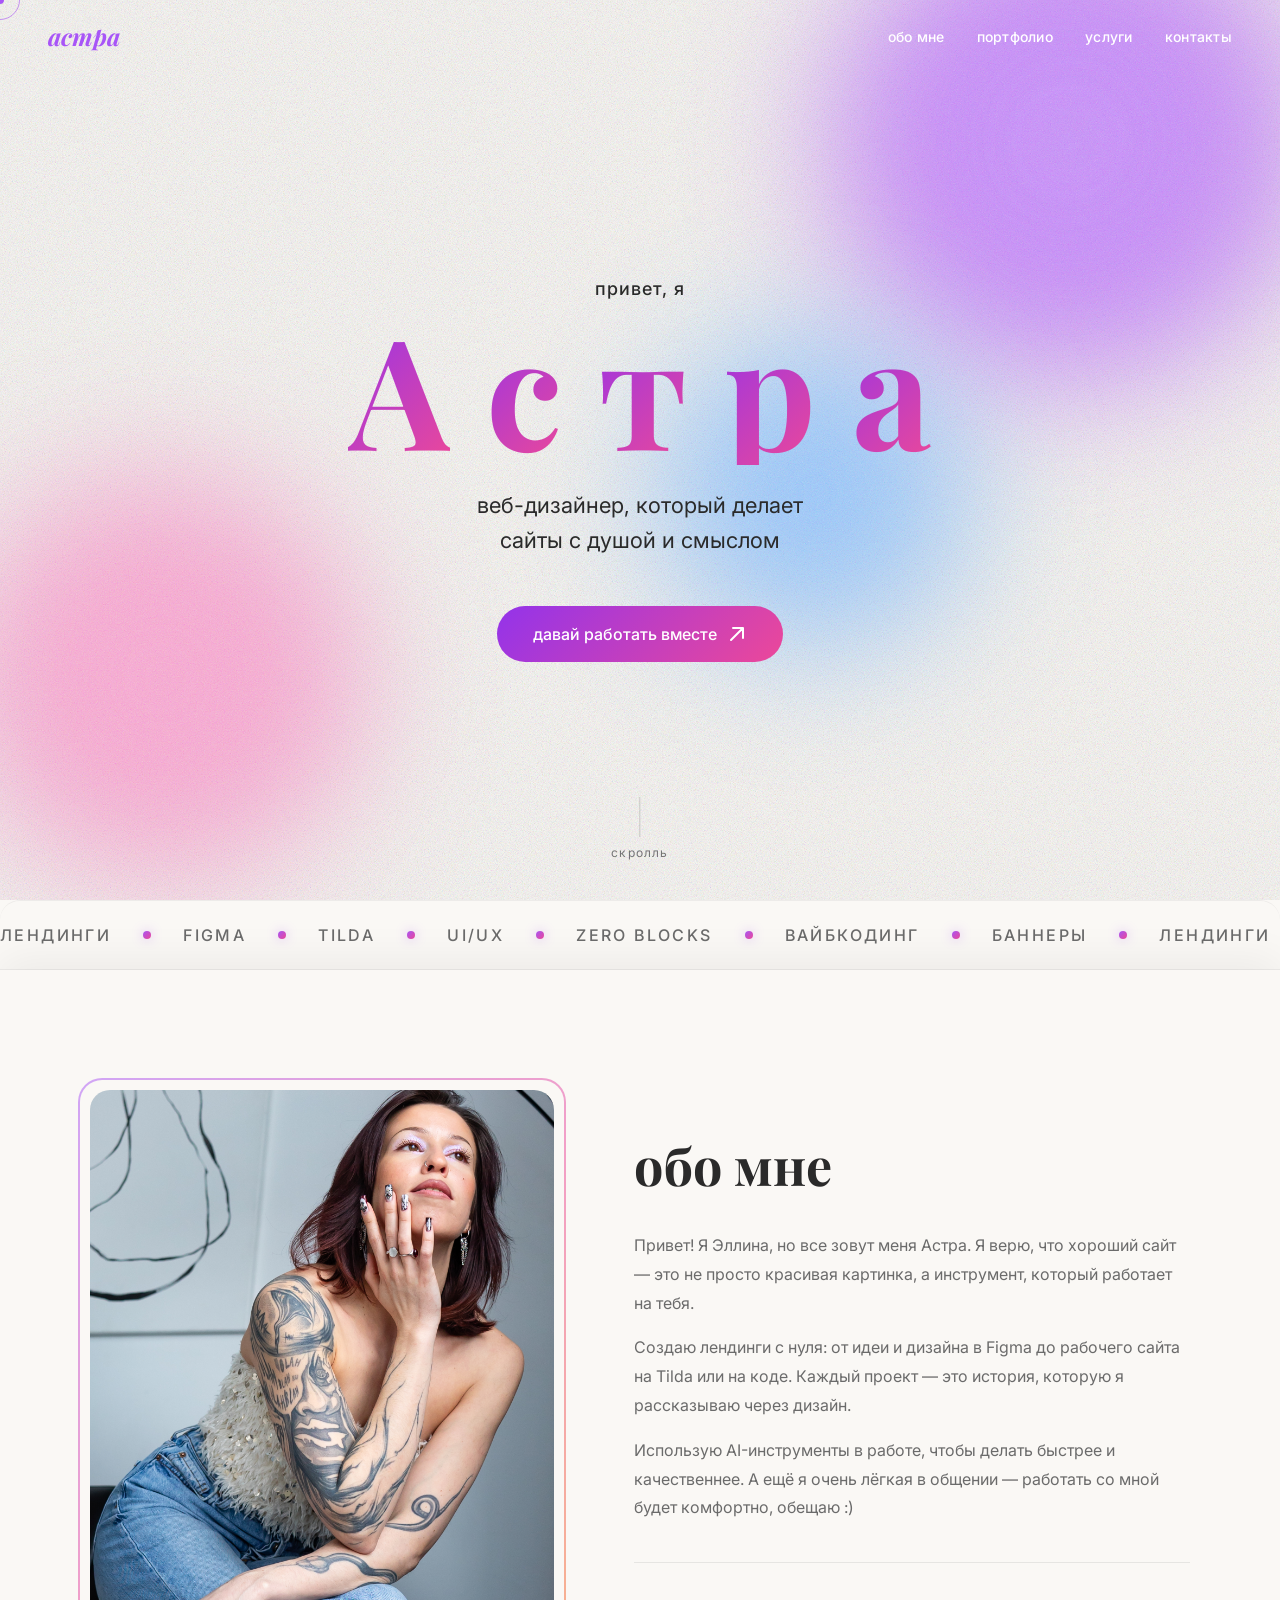
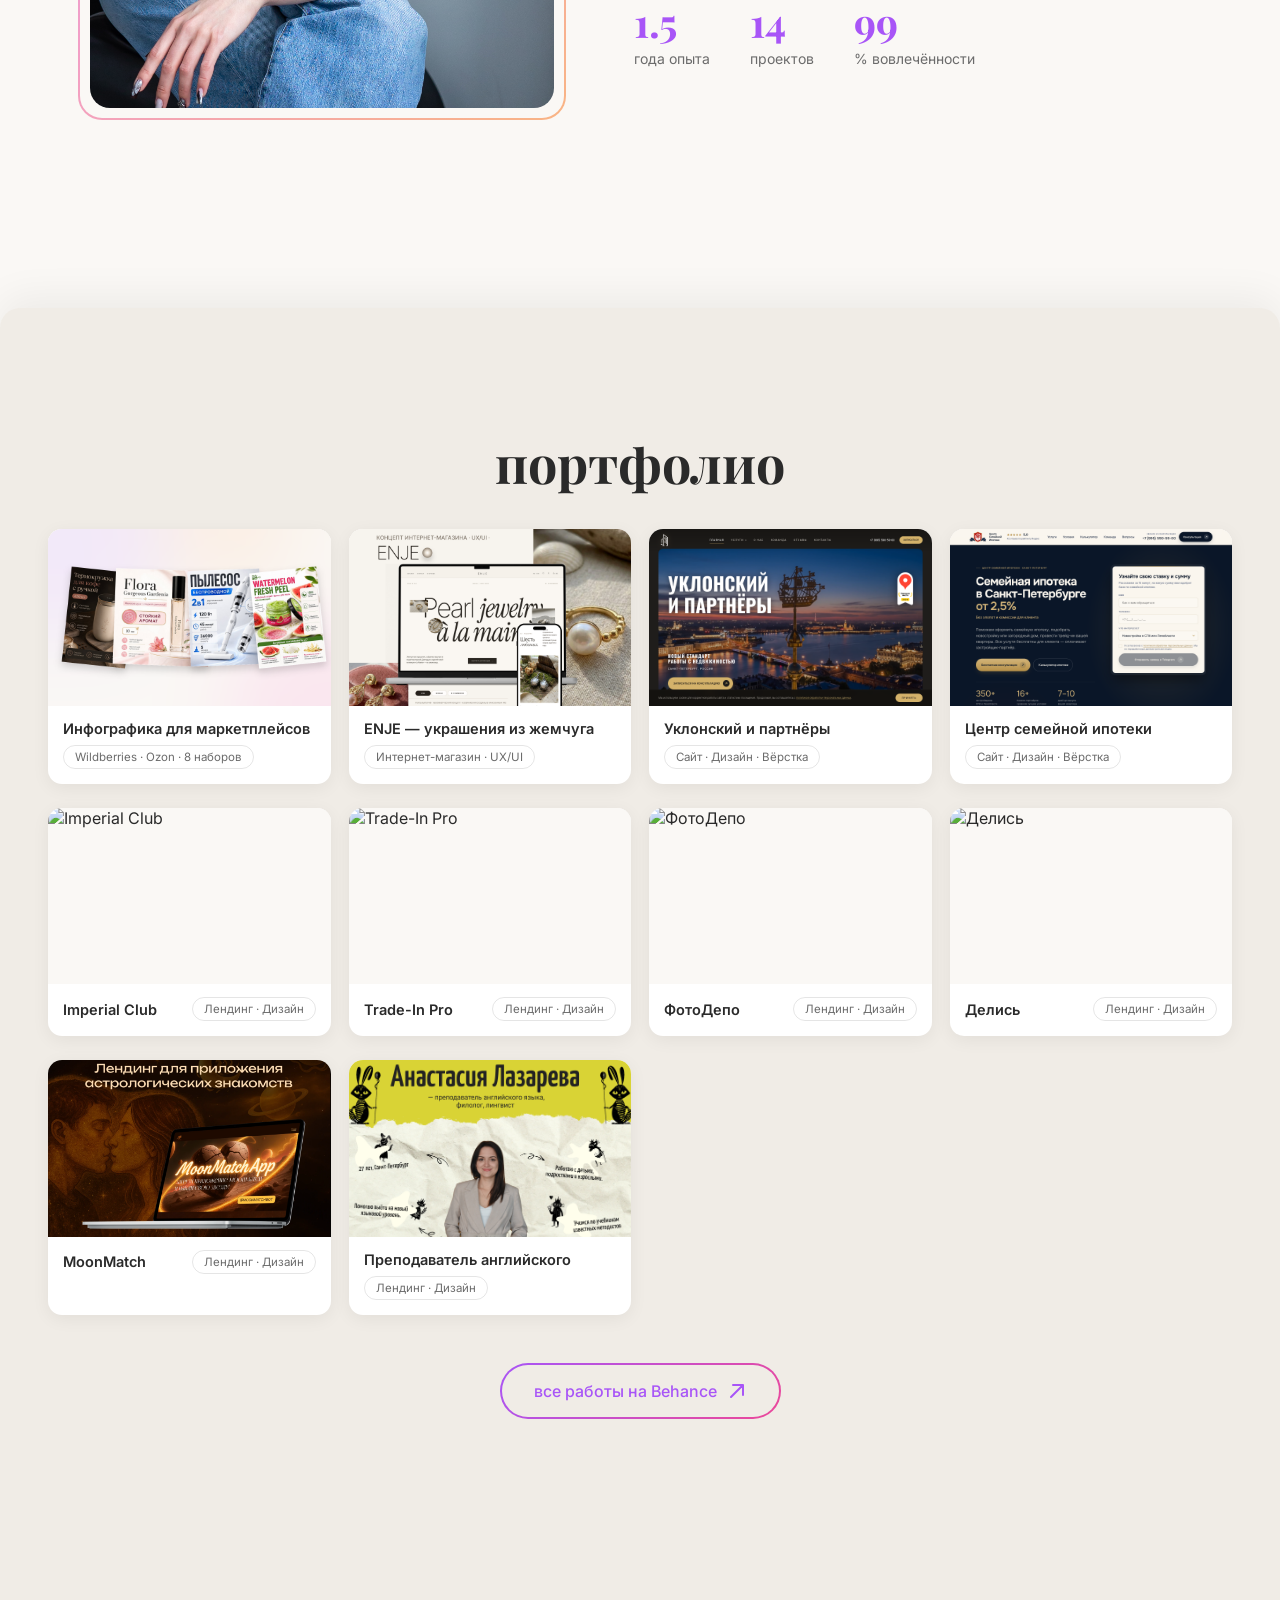
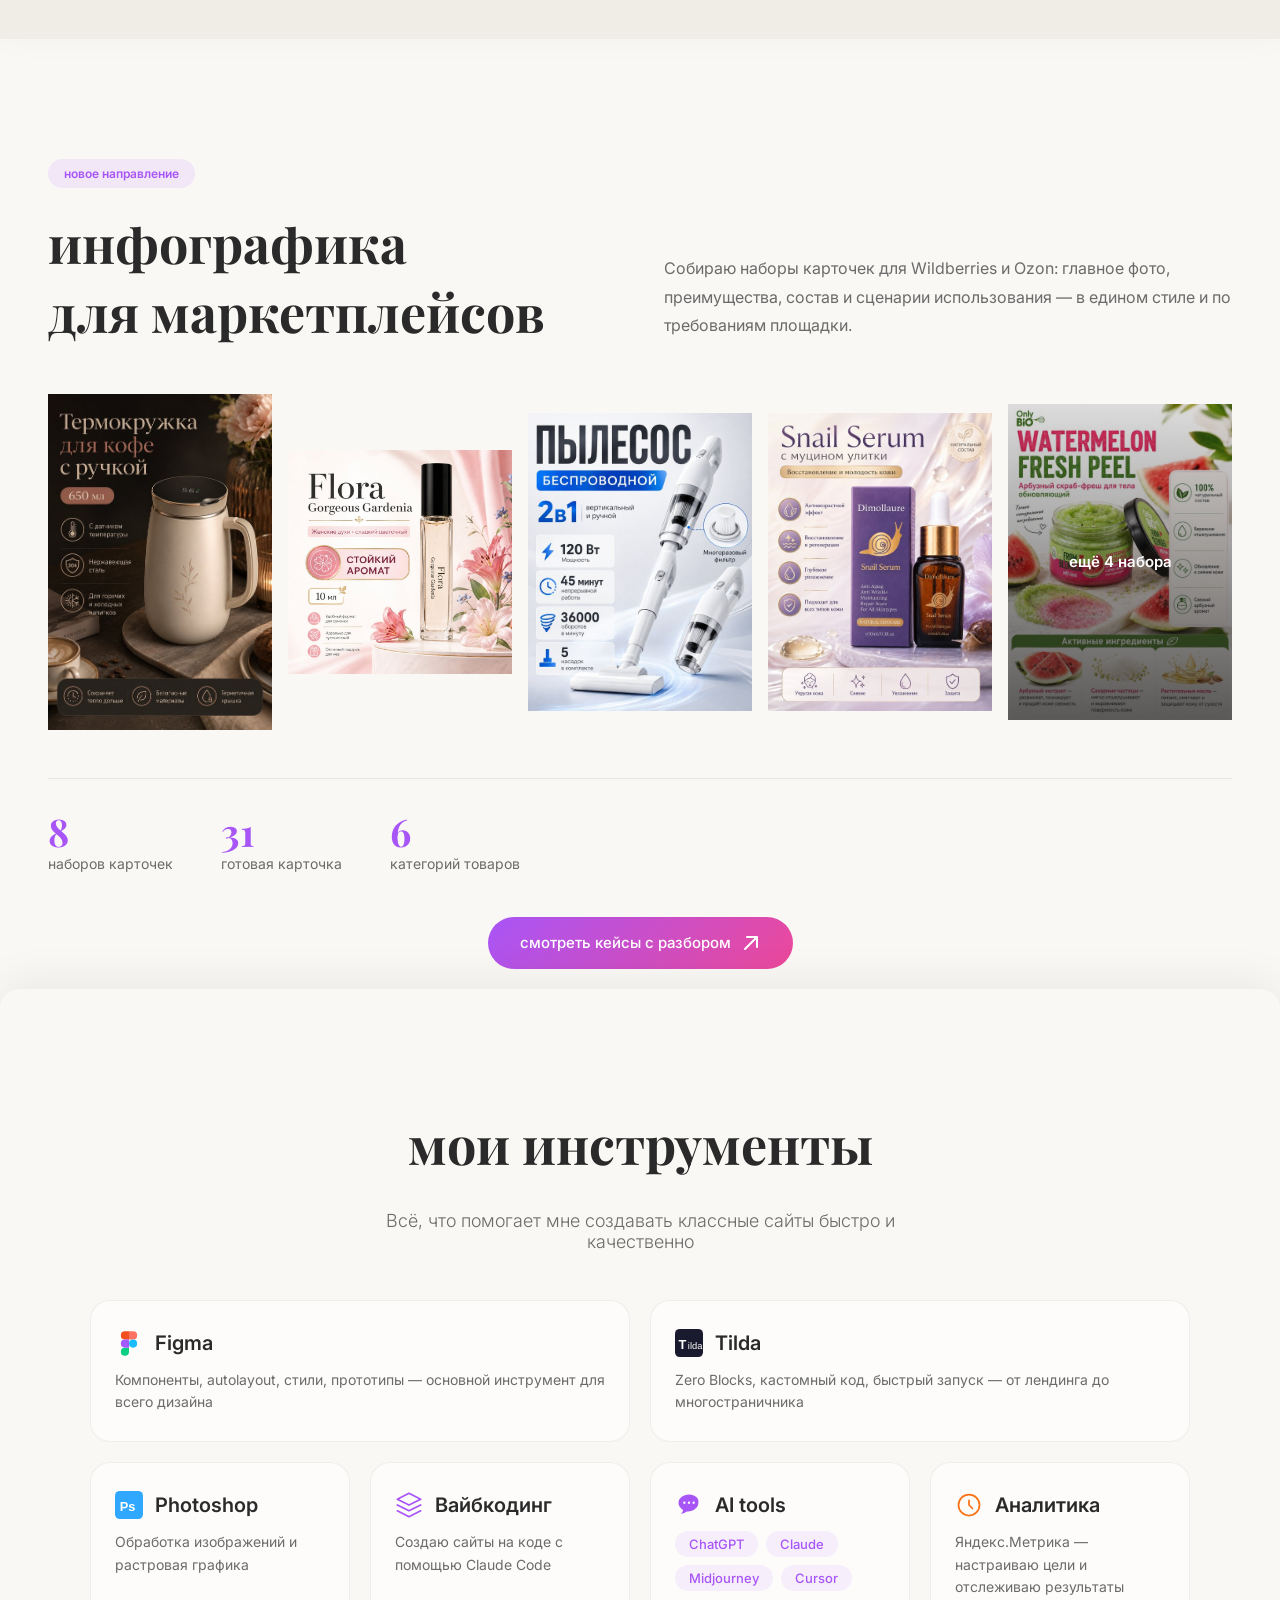
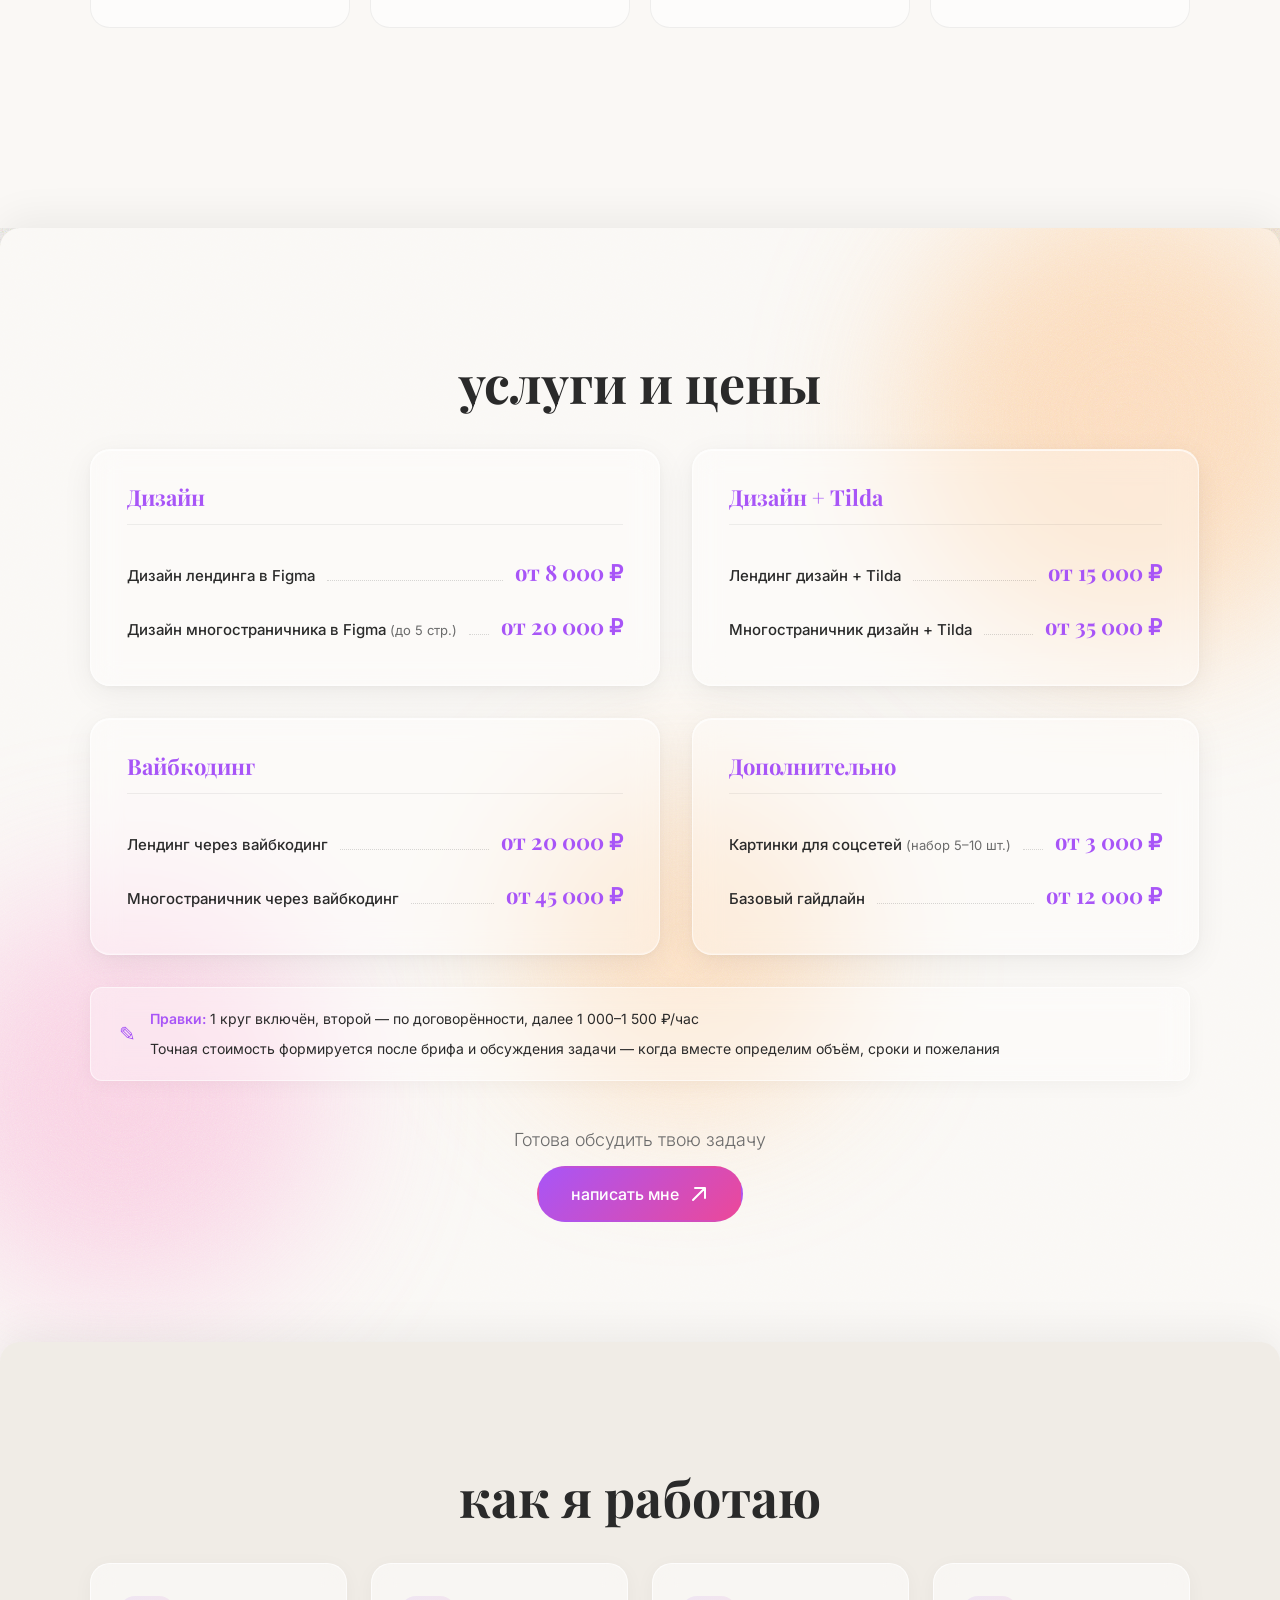
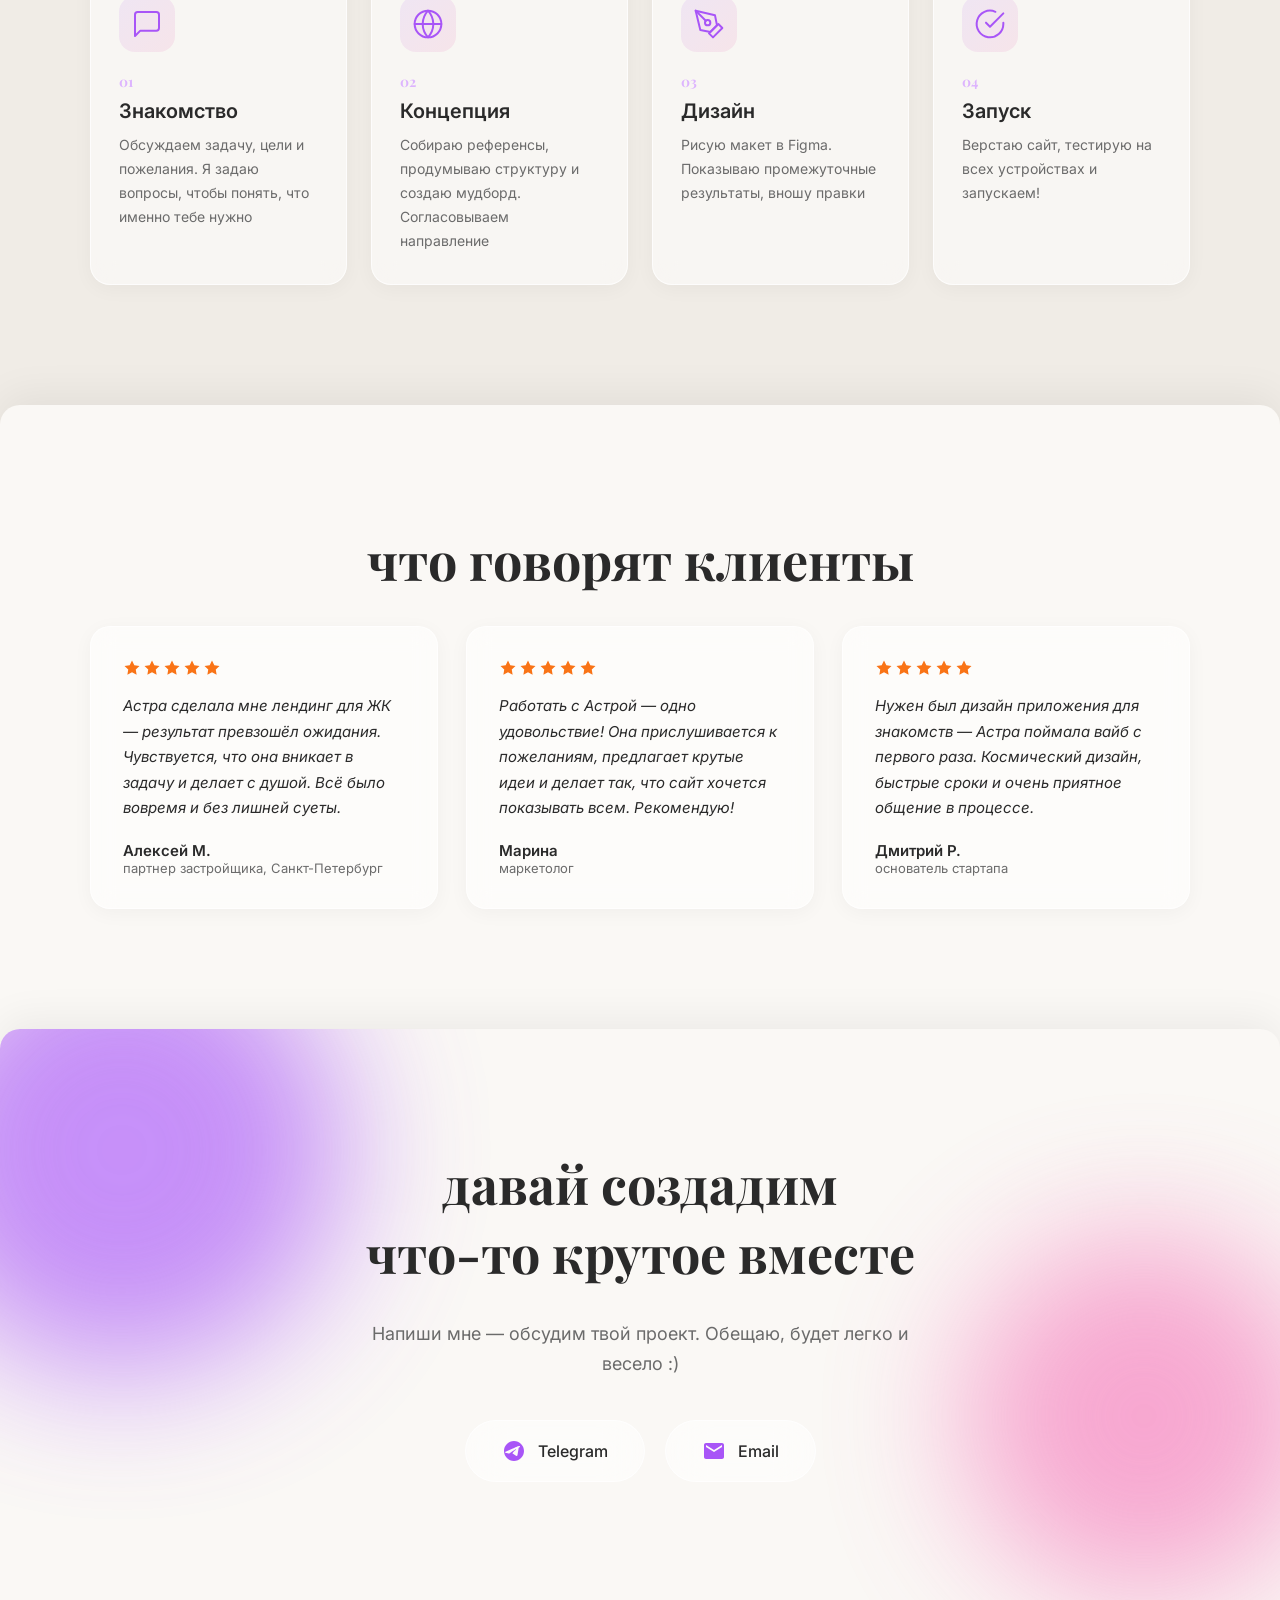
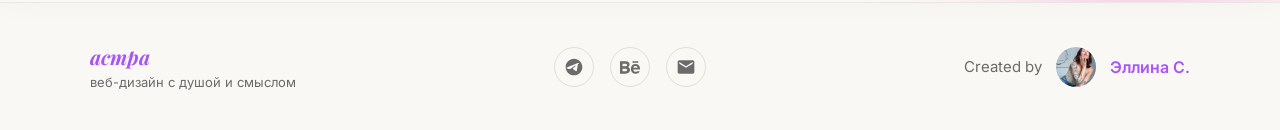
==== commit 938819a9: "Версия у стилей, чтобы браузеры не держали старый кеш Co-Authored-By: Claude Opus 5 <noreply@anthrop" ====
--- a/index.html
+++ b/index.html
@@ -10,7 +10,7 @@
   <meta property="og:type" content="website">
   <meta property="og:image" content="img/photo.jpg">
   <link rel="icon" type="image/svg+xml" href="data:image/svg+xml,<svg xmlns='http://www.w3.org/2000/svg' viewBox='0 0 100 100'><text y='.9em' font-size='90'>&#9734;</text></svg>">
-  <link rel="stylesheet" href="style.css">
+  <link rel="stylesheet" href="style.css?v=2">
   <link rel="preconnect" href="https://fonts.googleapis.com">
   <link rel="preconnect" href="https://fonts.gstatic.com" crossorigin>
   <link href="https://fonts.googleapis.com/css2?family=Inter:wght@300;400;500;600;700&family=Playfair+Display:ital,wght@0,400;0,700;1,400&display=swap" rel="stylesheet">
--- a/style.css
+++ b/style.css
@@ -1114,25 +1114,25 @@
 
 /* ===== PORTFOLIO CARDS GRID ===== */
 .portfolio__grid {
-  max-width: 1100px;
+  max-width: 1500px;
   margin: 0 auto;
   display: grid;
-  grid-template-columns: 1fr 1fr;
-  gap: 32px;
+  grid-template-columns: repeat(4, 1fr);
+  gap: 24px 18px;
 }
 
 .portfolio__card {
   display: block;
-  border-radius: var(--radius);
+  border-radius: 14px;
   overflow: hidden;
   background: white;
-  box-shadow: 0 4px 20px rgba(0, 0, 0, 0.06);
+  box-shadow: 0 4px 18px rgba(0, 0, 0, 0.06);
   transition: transform var(--transition), box-shadow var(--transition);
 }
 
 .portfolio__card:hover {
-  transform: translateY(-6px);
-  box-shadow: 0 20px 50px rgba(0, 0, 0, 0.12);
+  transform: translateY(-5px);
+  box-shadow: 0 18px 44px rgba(0, 0, 0, 0.12);
 }
 
 .portfolio__card-img {
@@ -1155,32 +1155,50 @@
 }
 
 .portfolio__card-info {
-  padding: 20px 24px;
+  padding: 13px 15px 15px;
   display: flex;
   justify-content: space-between;
   align-items: center;
+  flex-wrap: wrap;
+  gap: 7px 10px;
 }
 
 .portfolio__card-name {
-  font-size: 20px;
+  font-size: 14.5px;
   font-weight: 600;
+  line-height: 1.32;
 }
 
 .portfolio__card-tag {
-  font-size: 13px;
+  font-size: 11.5px;
   color: var(--text-light);
-  padding: 5px 14px;
+  padding: 4px 11px;
   border: 1px solid rgba(0,0,0,0.1);
   border-radius: 100px;
   white-space: nowrap;
 }
 
-.portfolio__card:last-child:nth-child(odd) {
-  grid-column: 1 / -1;
-}
-
-.portfolio__card:last-child:nth-child(odd) .portfolio__card-img {
-  aspect-ratio: 32/10;
+@media (max-width: 1000px) {
+  .portfolio__grid {
+    grid-template-columns: repeat(3, 1fr);
+    gap: 20px 14px;
+  }
+  .portfolio__card-info { padding: 12px 13px 14px; }
+  .portfolio__card-name { font-size: 13.5px; }
+  .portfolio__card-tag  { font-size: 11px; padding: 4px 9px; }
+}
+
+@media (max-width: 700px) {
+  .portfolio__grid {
+    grid-template-columns: repeat(2, 1fr);
+    gap: 18px 12px;
+  }
+}
+
+@media (max-width: 440px) {
+  .portfolio__grid {
+    grid-template-columns: 1fr;
+  }
 }
 
 /* ===== PROCESS SECTION ===== */
@@ -1585,13 +1603,7 @@
   }
 
   .portfolio {
-    padding: 80px 20px 60px;
-  }
-
-  .portfolio__grid {
-    grid-template-columns: 1fr;
-    max-width: 500px;
-    gap: 20px;
+    padding: 80px 16px 60px;
   }
 
   .portfolio__card:last-child:nth-child(odd) {
@@ -1603,18 +1615,16 @@
   }
 
   .portfolio__card-info {
-    padding: 16px 18px;
-    flex-wrap: wrap;
-    gap: 8px;
+    padding: 14px 16px 16px;
+    gap: 7px 10px;
   }
 
   .portfolio__card-name {
-    font-size: 16px;
+    font-size: 15px;
   }
 
   .portfolio__card-tag {
     font-size: 12px;
-    padding: 4px 10px;
   }
 
   .tools {
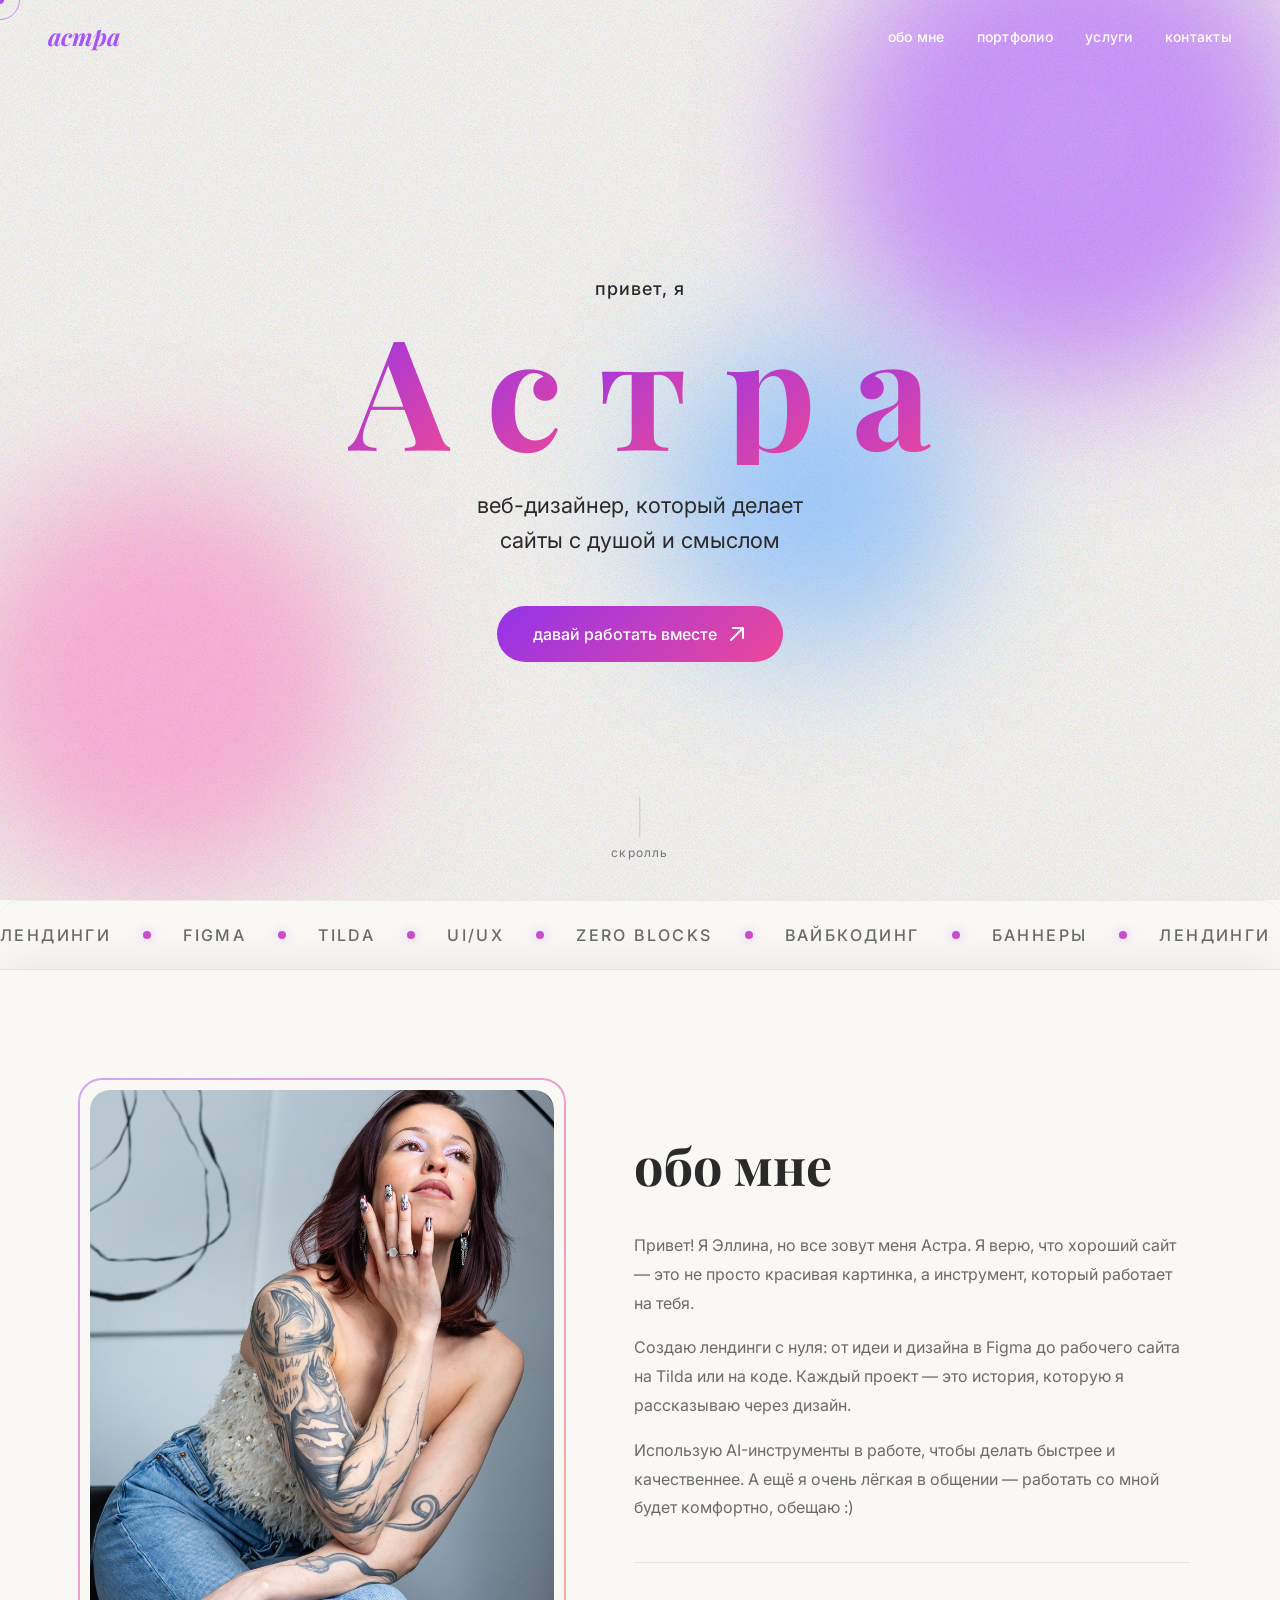
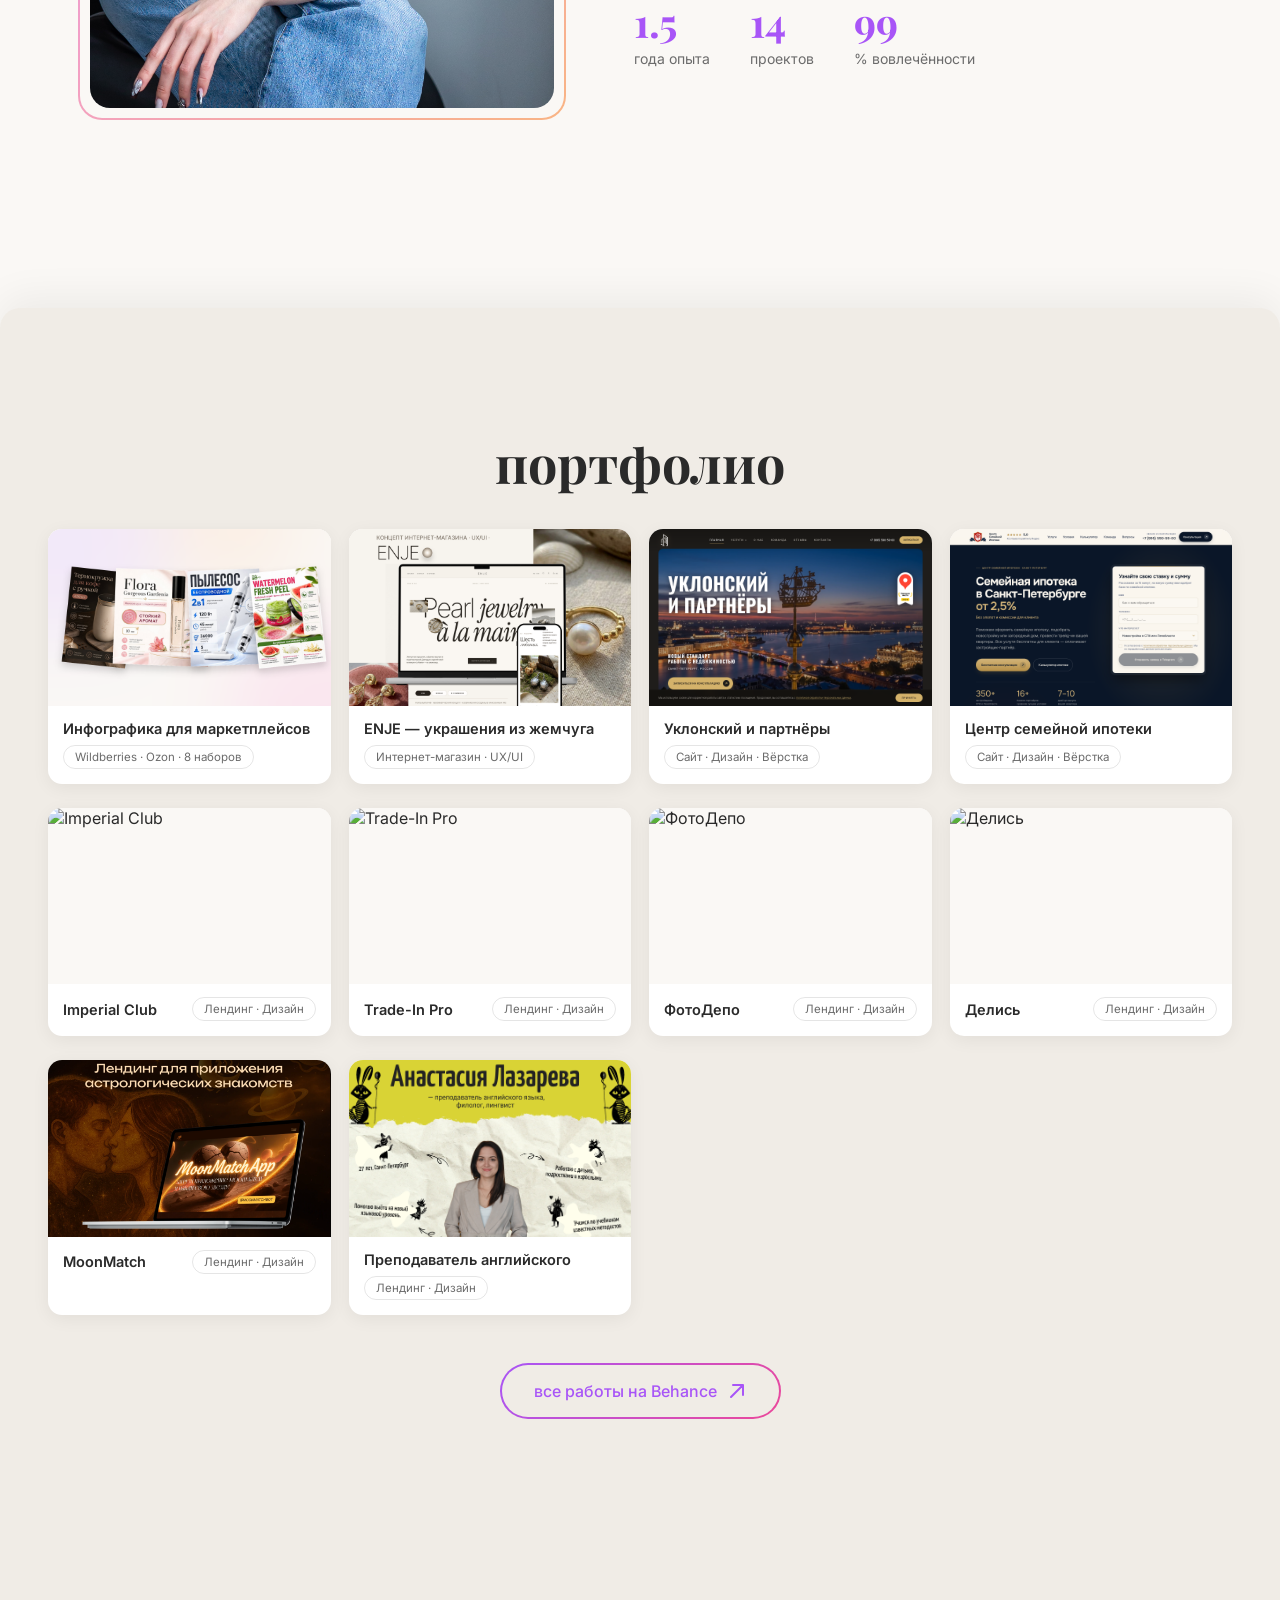
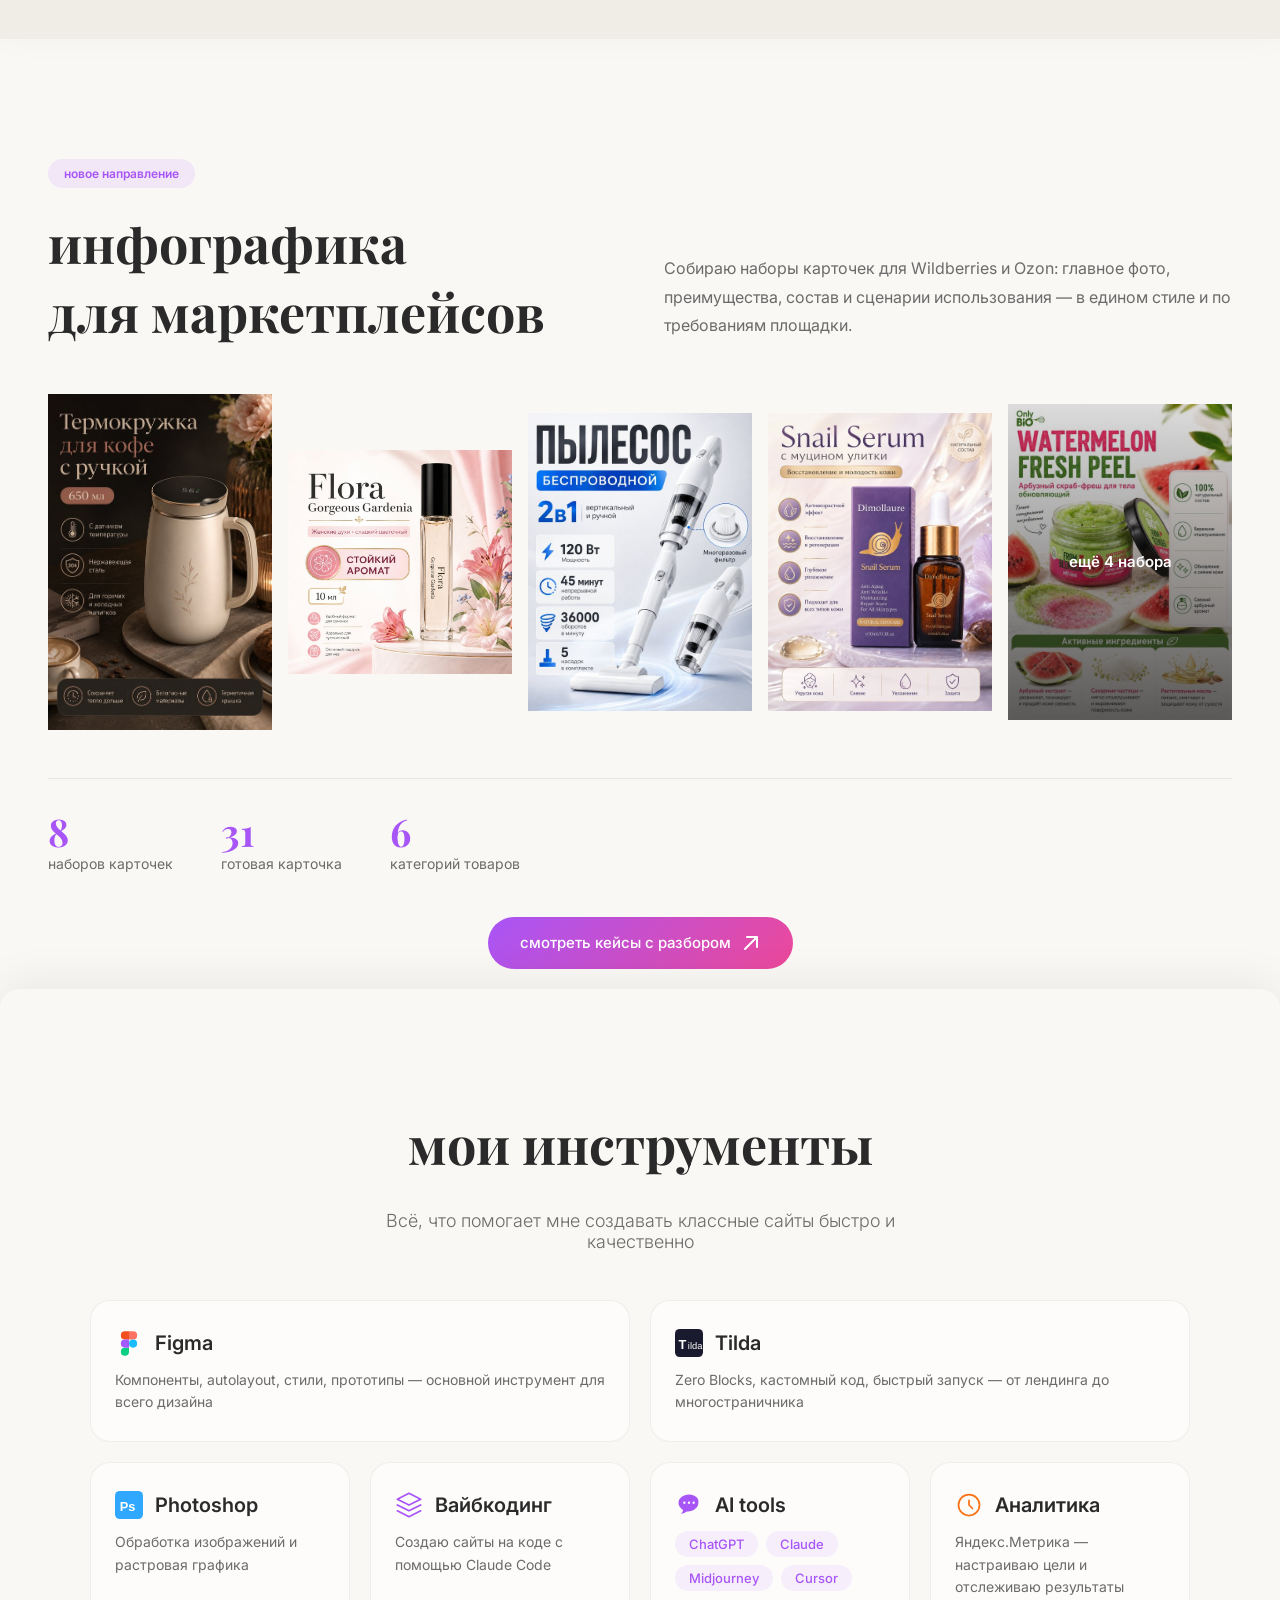
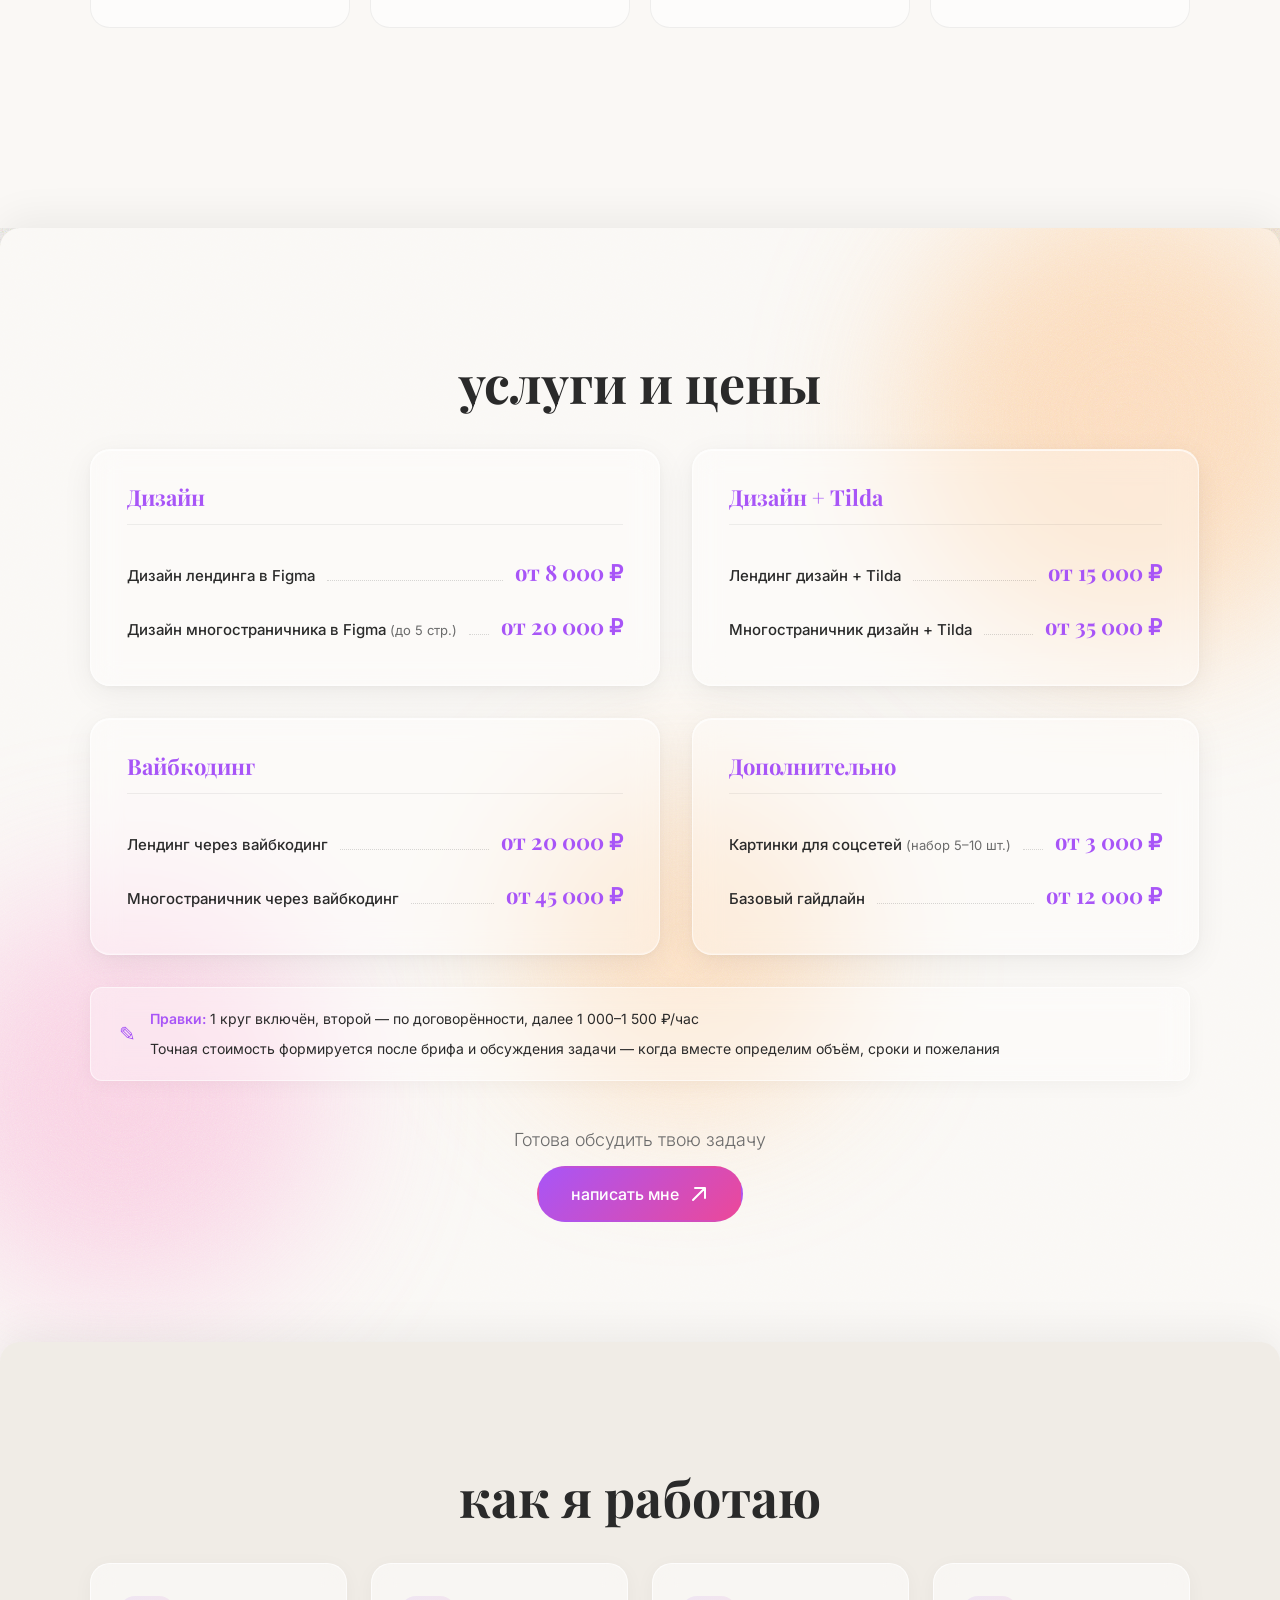
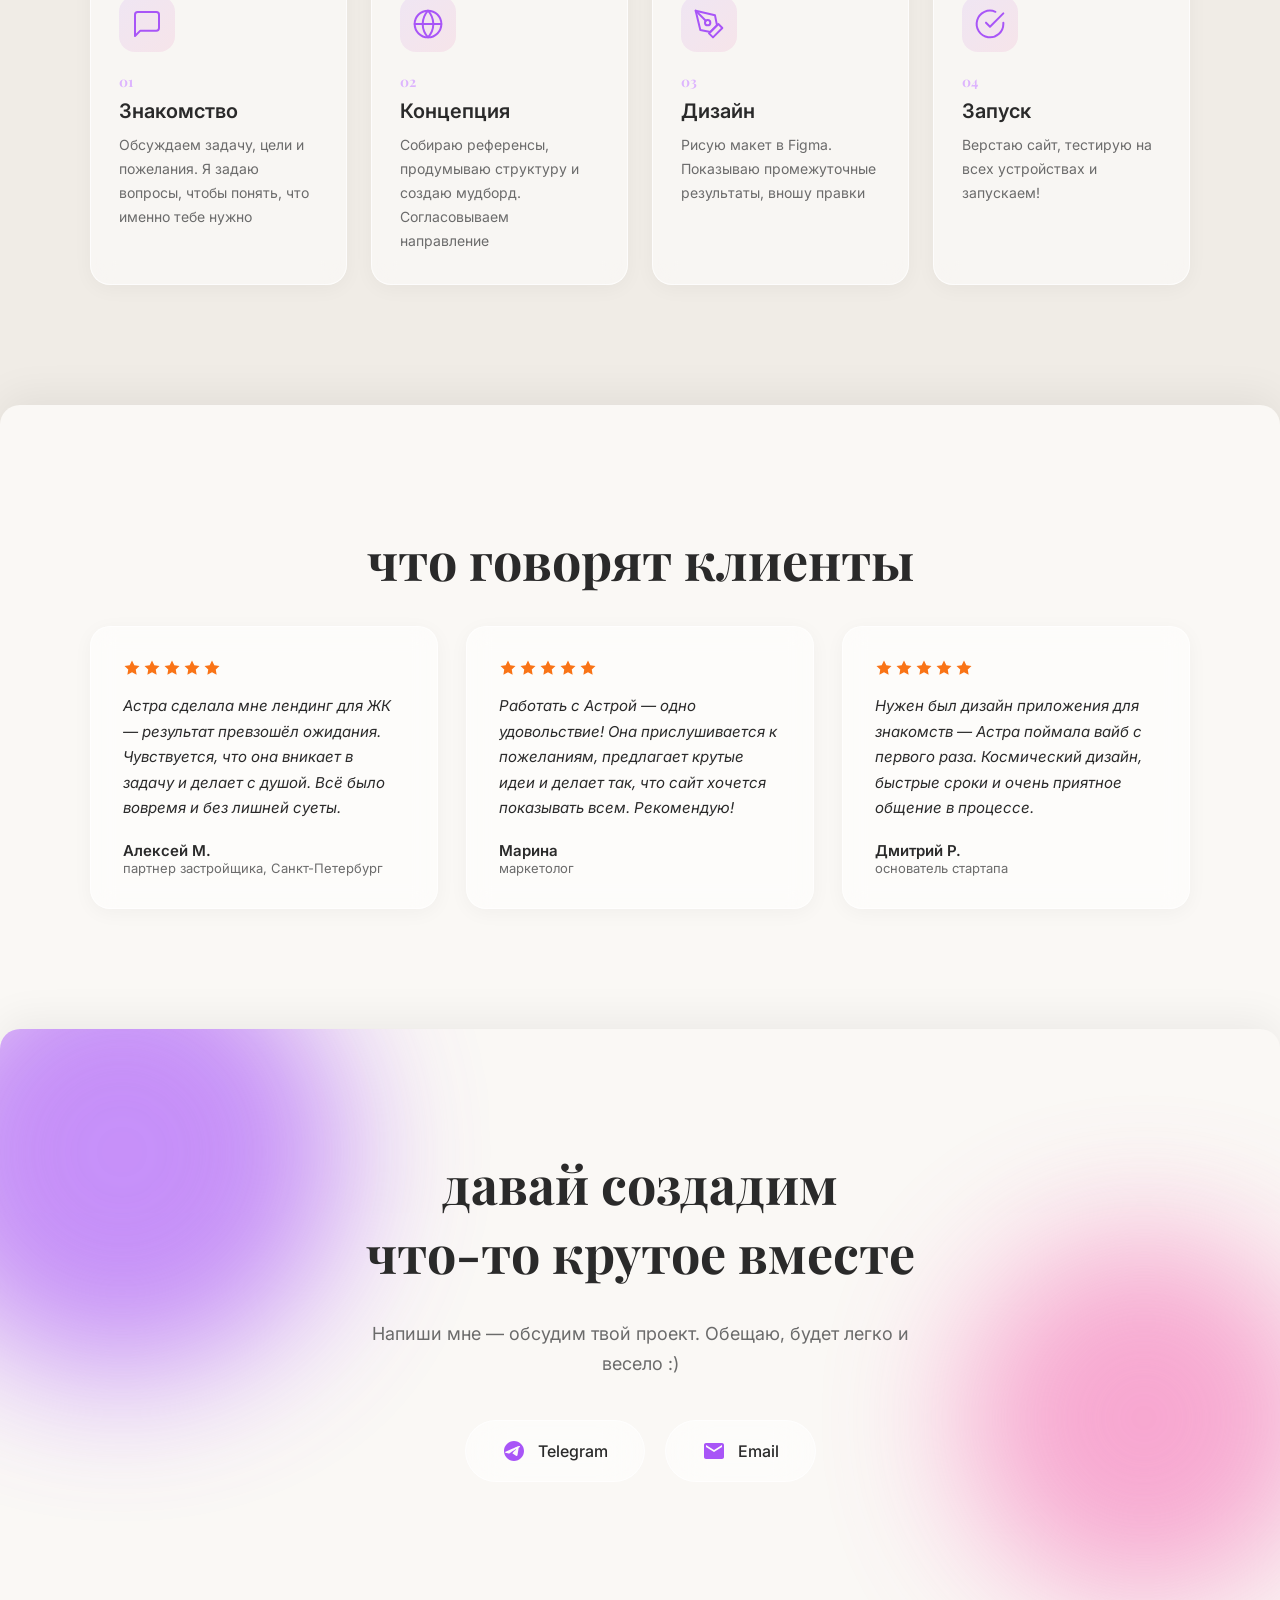
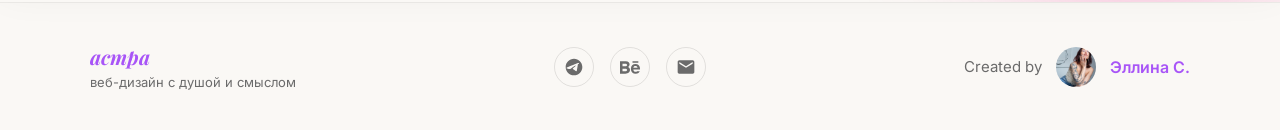
==== commit 3027caa9: "Стили: версия v3 — пробиваем кеш публикации" ====
--- a/index.html
+++ b/index.html
@@ -10,7 +10,7 @@
   <meta property="og:type" content="website">
   <meta property="og:image" content="img/photo.jpg">
   <link rel="icon" type="image/svg+xml" href="data:image/svg+xml,<svg xmlns='http://www.w3.org/2000/svg' viewBox='0 0 100 100'><text y='.9em' font-size='90'>&#9734;</text></svg>">
-  <link rel="stylesheet" href="style.css?v=2">
+  <link rel="stylesheet" href="style.css?v=3">
   <link rel="preconnect" href="https://fonts.googleapis.com">
   <link rel="preconnect" href="https://fonts.gstatic.com" crossorigin>
   <link href="https://fonts.googleapis.com/css2?family=Inter:wght@300;400;500;600;700&family=Playfair+Display:ital,wght@0,400;0,700;1,400&display=swap" rel="stylesheet">
